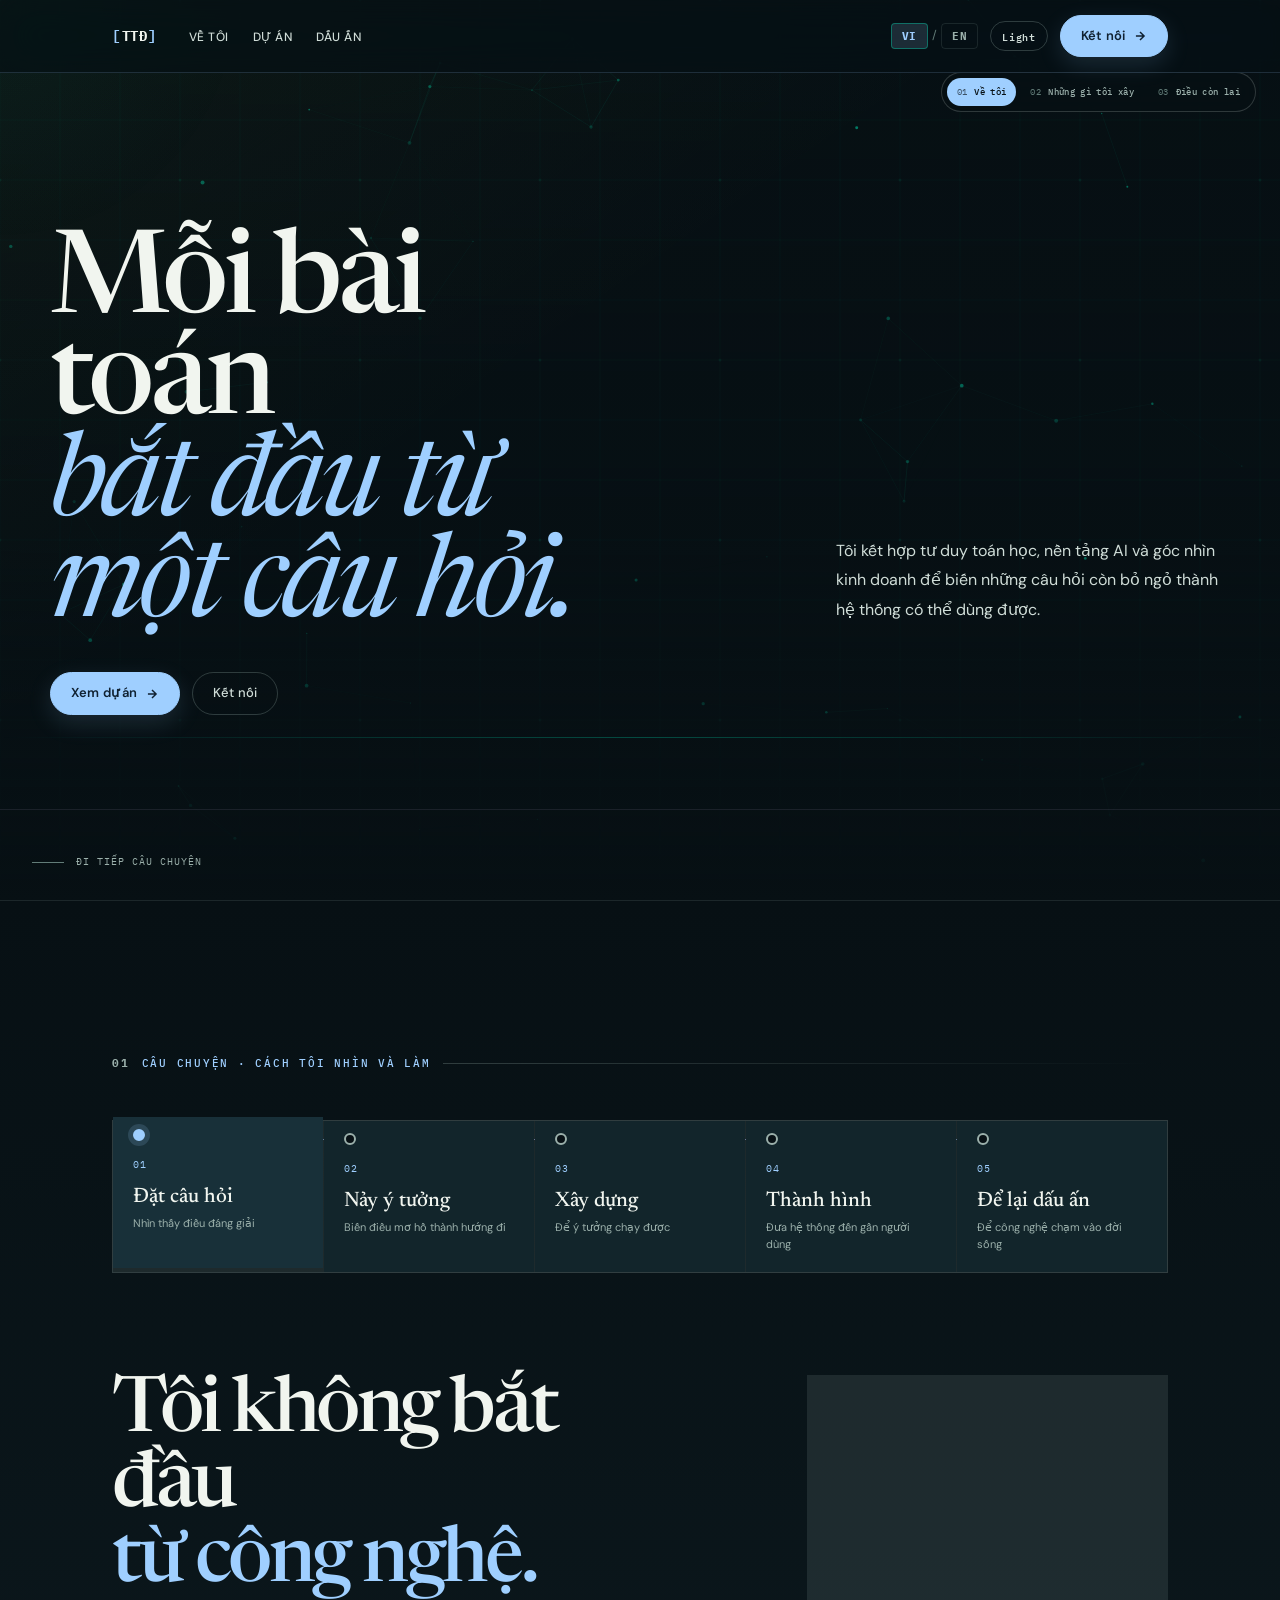
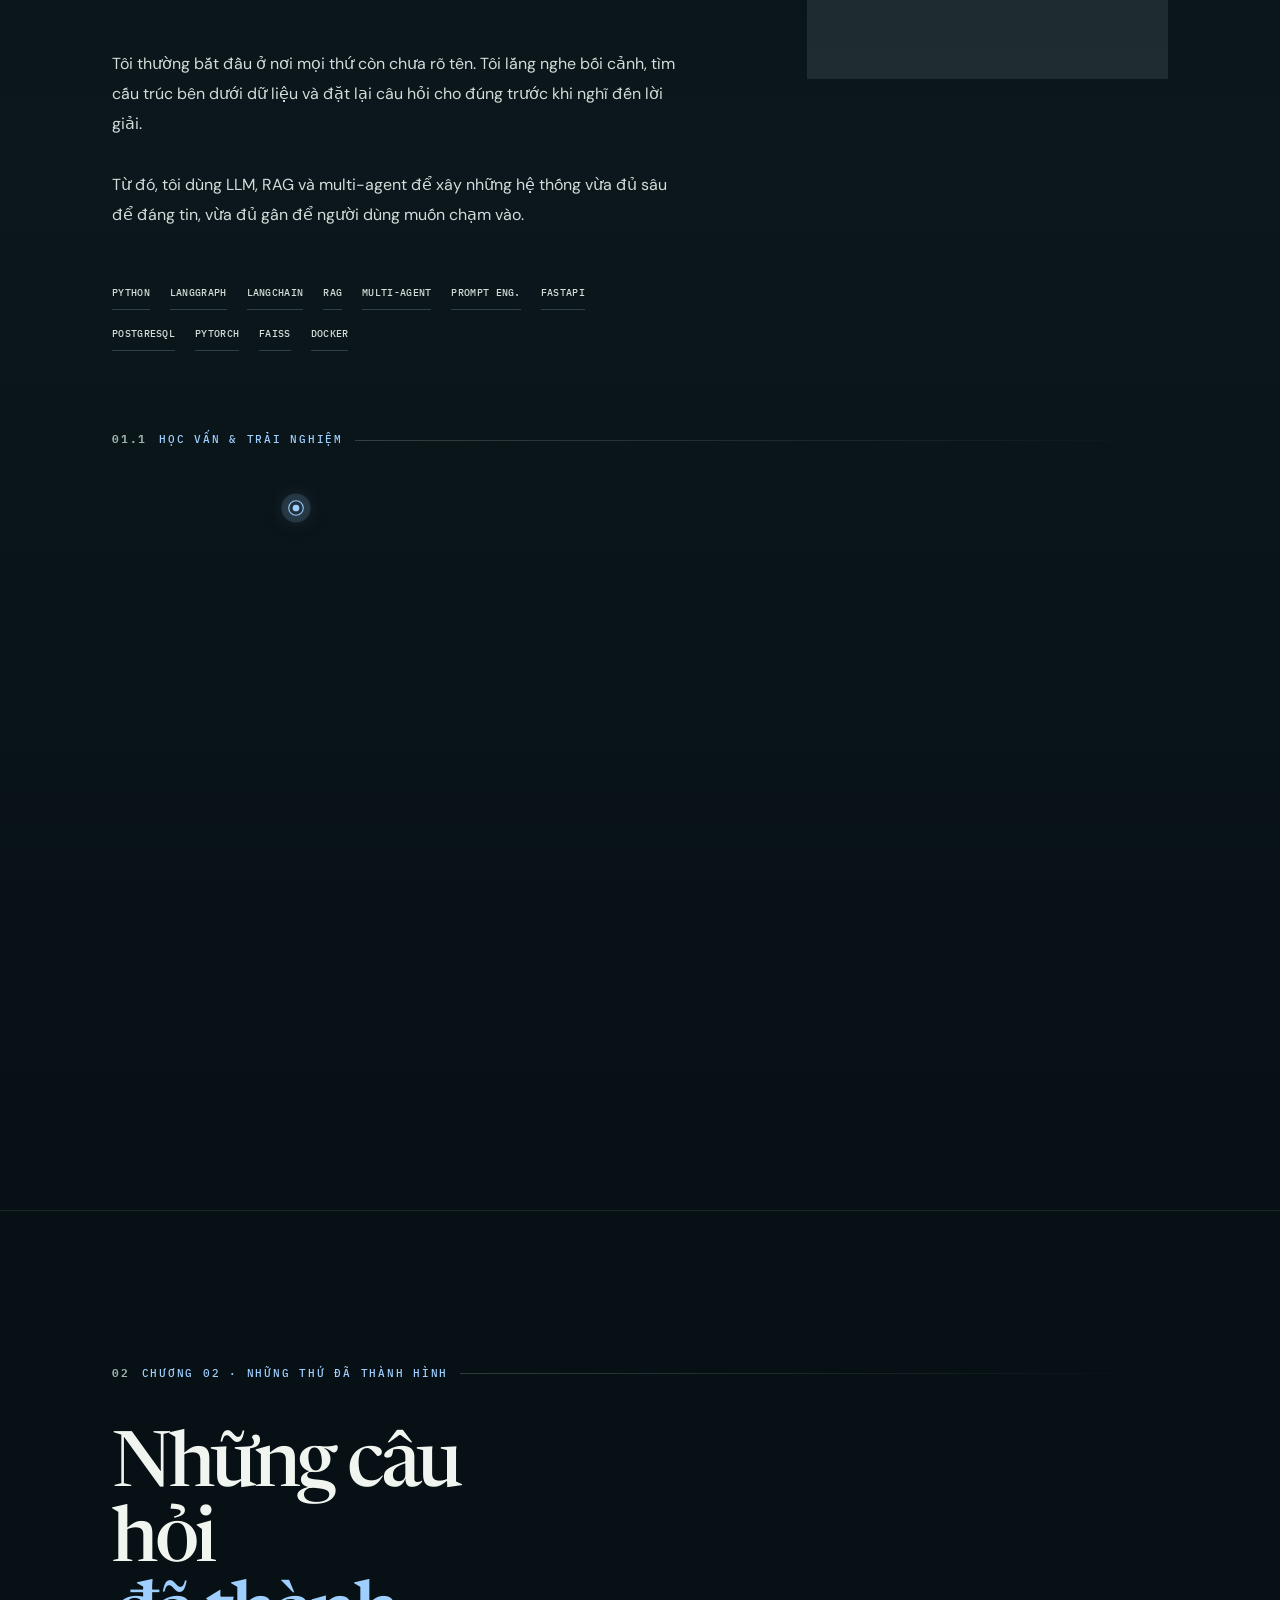
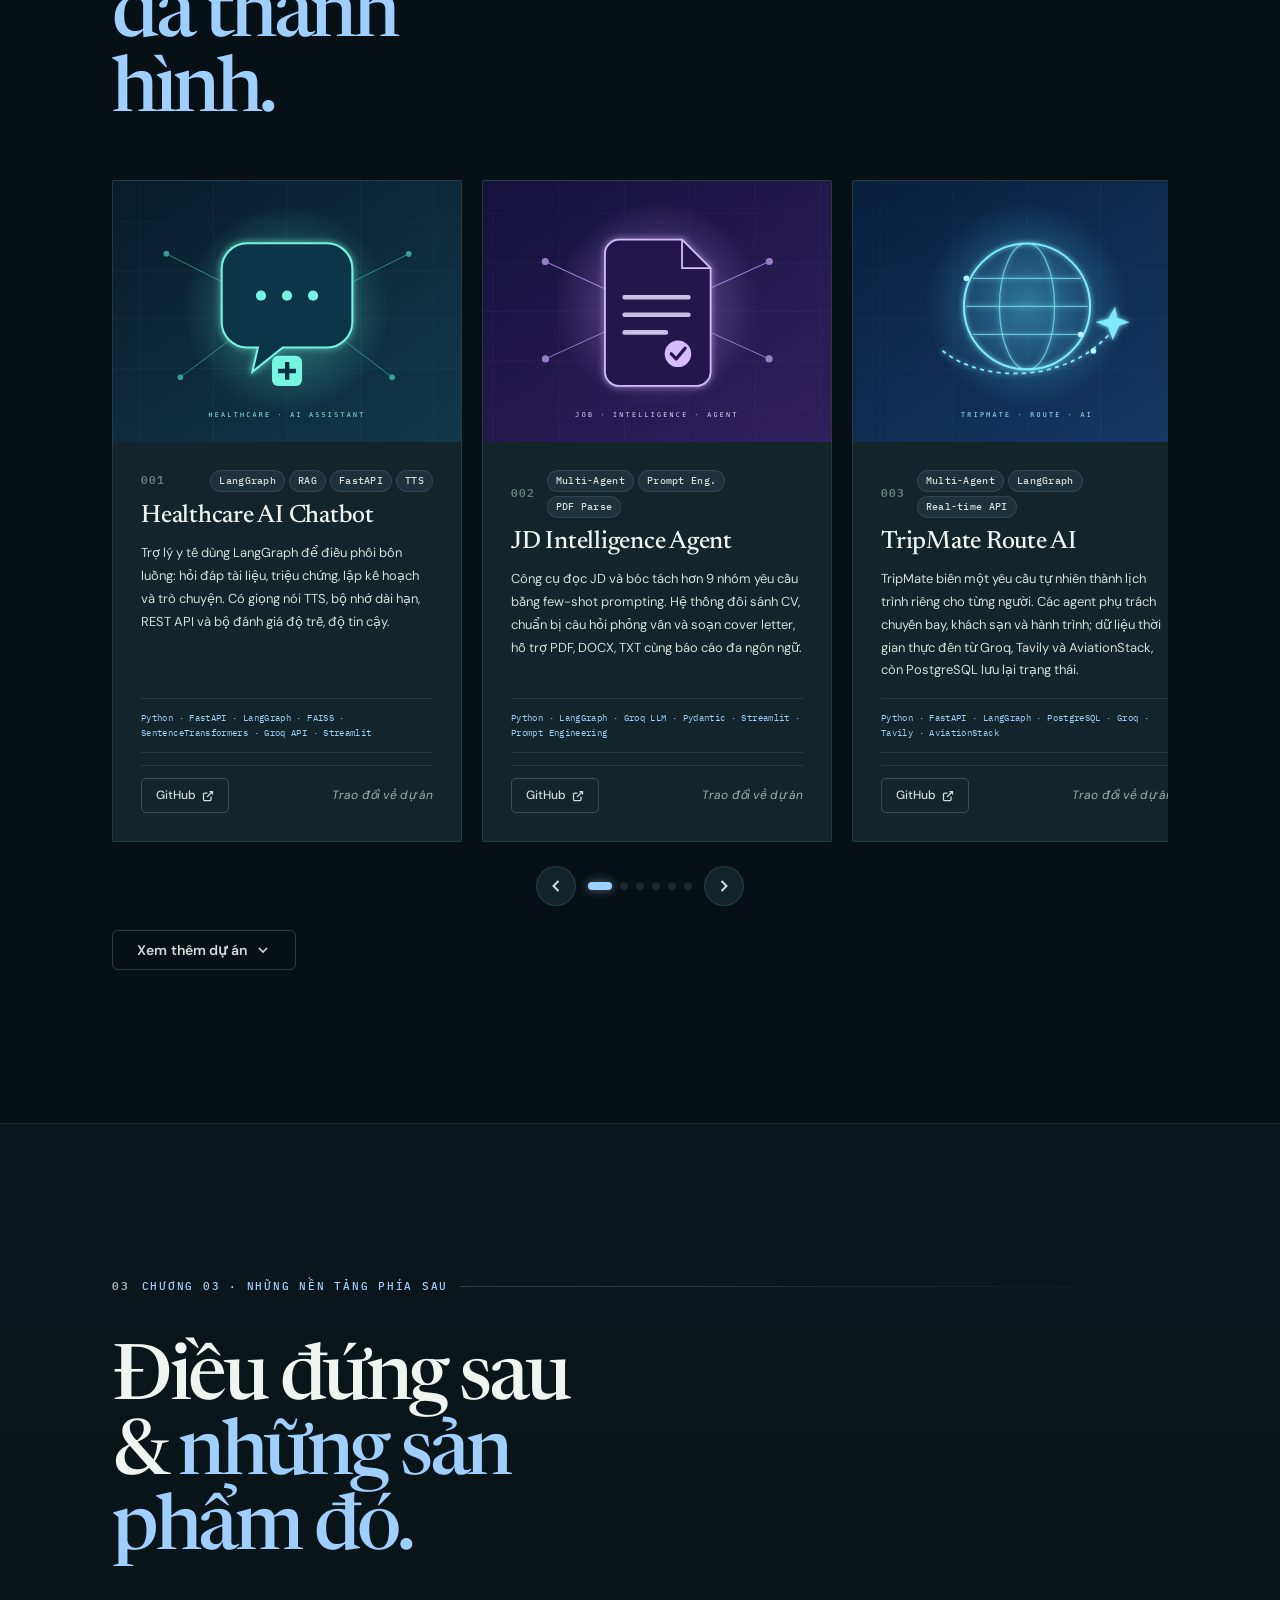
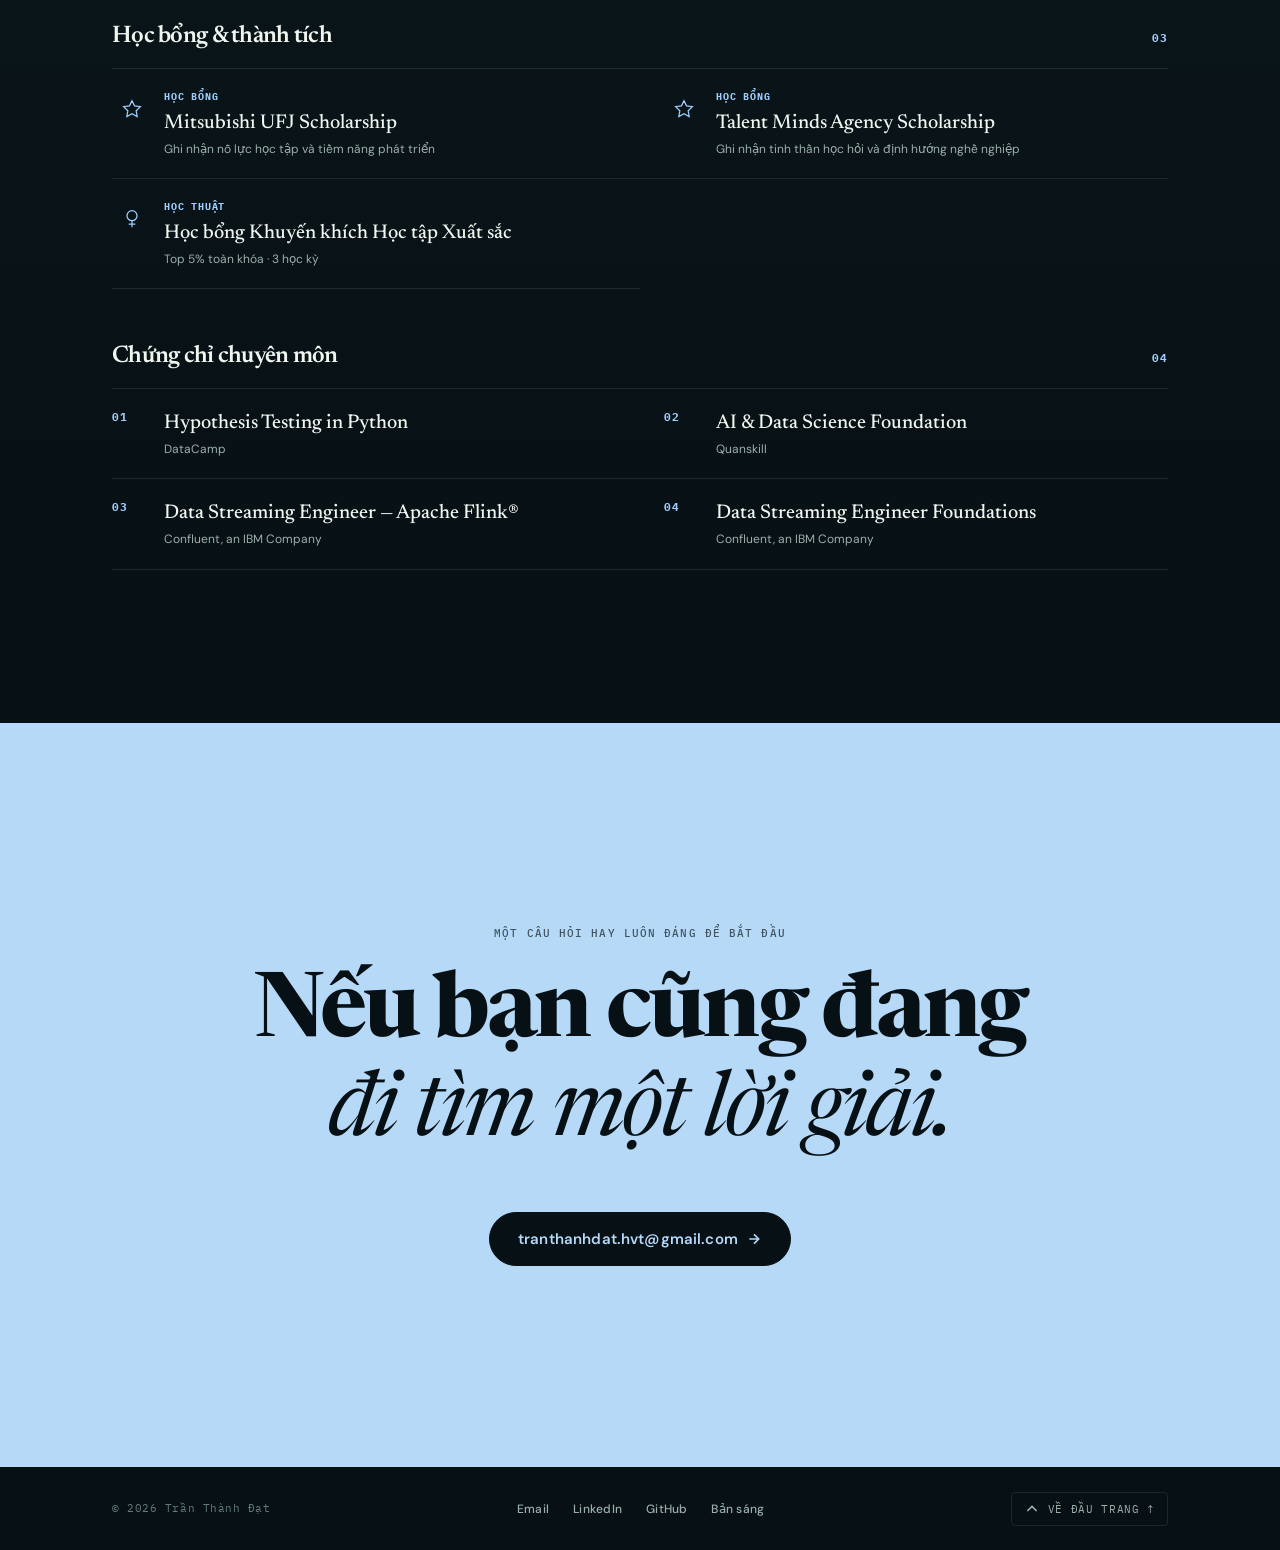
==== dark.html @ eae0ea0d "feat: make light CV the default page" ====
<!doctype html>
<html lang="vi" data-theme="dark">
  <head>
    <meta charset="UTF-8" />
    <meta name="viewport" content="width=device-width, initial-scale=1.0" />
    <meta name="description" content="Trần Thành Đạt — AI Engineer & Quantitative Researcher. Portfolio." />
    <title>Trần Thành Đạt — AI Engineer</title>
    <link rel="preconnect" href="https://fonts.googleapis.com" />
    <link rel="preconnect" href="https://fonts.gstatic.com" crossorigin />
    <link href="https://fonts.googleapis.com/css2?family=DM+Sans:wght@400;500;600;700&family=Newsreader:opsz,wght@6..72,400;6..72,500;6..72,600&family=IBM+Plex+Mono:wght@400;500;600;700&display=swap" rel="stylesheet" />
    <link rel="stylesheet" href="styles.css" />
  </head>
  <body>
    <!--
      THESIS: Một portfolio có thể được nhớ như một câu chuyện, không chỉ như một bảng thành tích.
      OWN-WORLD: Sân khấu đêm với các đường chân trời dữ liệu, chữ sáng rõ và những nhịp chuyển có chủ đích.
      STORY: Người xem đi từ câu hỏi, qua tư duy và hệ thống, đến bằng chứng rồi chủ động kết nối.
      FIRST VIEWPORT: Câu mở đầu lớn ở trung tâm, CTA rõ ràng và đường dây ba nhịp Hỏi đúng / Xây chắc / Tạo ích ngay bên dưới.
      FORM: Experience / story-led horizon, seed 5c033070.
      FINISH: unreviewed and undocumented is unfinished; this build ends with the finish review, the verdict, and DESIGN.md
    -->

    <!-- Background canvas -->
    <canvas id="bgCanvas" aria-hidden="true"></canvas>
    <div class="cursor-glow" id="cursorGlow" aria-hidden="true"></div>

    <!-- Navigation -->
    <nav class="nav" id="nav" role="navigation" aria-label="Main navigation">
      <div class="nav-inner">
        <a class="nav-logo" href="#top" aria-label="Trần Thành Đạt — trang chủ">
          <span class="logo-bracket" aria-hidden="true">[</span>
          <span class="logo-text">TTĐ</span>
          <span class="logo-bracket" aria-hidden="true">]</span>
        </a>
        <ul class="nav-links" role="list">
          <li><a class="nav-link" href="#about" data-i18n="navAbout">Về tôi</a></li>
          <li><a class="nav-link" href="#projects" data-i18n="navProjects">Dự án</a></li>
          <li><a class="nav-link" href="#recognition" data-i18n="navRecognition">Dấu ấn</a></li>
        </ul>
        <div class="nav-actions">
          <div class="language-switcher" aria-label="Language selector">
            <button class="lang-btn active" data-lang="vi" aria-pressed="true">VI</button>
            <span class="lang-sep" aria-hidden="true">/</span>
            <button class="lang-btn" data-lang="en" aria-pressed="false">EN</button>
          </div>
          <a class="theme-link" href="index.html" data-i18n="lightMode" aria-label="Mở phiên bản nền sáng">Light</a>
          <a class="btn-primary" href="mailto:tranthanhdat.hvt@gmail.com" aria-label="Liên hệ qua email">
            <span data-i18n="headerCta">Kết nối</span>
            <svg width="14" height="14" viewBox="0 0 24 24" fill="none" stroke="currentColor" stroke-width="2.5" aria-hidden="true"><path d="M5 12h14M12 5l7 7-7 7"/></svg>
          </a>
        </div>
      </div>
    </nav>
    <div class="nav-story-progress" aria-label="Vị trí trong câu chuyện">
      <a href="#about" class="story-progress-item active" data-progress-target="about"><span>01</span><strong data-i18n="progressAbout">Về tôi</strong></a>
      <a href="#projects" class="story-progress-item" data-progress-target="projects"><span>02</span><strong data-i18n="progressProjects">Những gì tôi xây</strong></a>
      <a href="#recognition" class="story-progress-item" data-progress-target="recognition"><span>03</span><strong data-i18n="progressRecognition">Điều còn lại</strong></a>
    </div>

    <!-- Hero -->
    <section class="hero" id="top" aria-labelledby="heroHeading">
      <div class="hero-inner">
        <h1 class="hero-title reveal" id="heroHeading">
          <span data-i18n-html="heroTitle">Mỗi bài toán<br><em>bắt đầu từ một câu hỏi.</em></span>
        </h1>
        <p class="hero-desc reveal" data-i18n="heroDescription">Tôi học song song Toán – Tin (GPA 9.14) và Quản trị Kinh doanh (GPA 3.55) tại VNUHCM-US và NEU. Tôi xây hệ thống AI từ LLM, RAG đến multi-agent, để dữ liệu trở thành những quyết định sáng rõ hơn.</p>
        <div class="hero-cta reveal">
          <a class="btn-primary" href="#projects" aria-label="Xem dự án">
            <span data-i18n="viewProjects">Xem dự án</span>
            <svg width="14" height="14" viewBox="0 0 24 24" fill="none" stroke="currentColor" stroke-width="2.5" aria-hidden="true"><path d="M5 12h14M12 5l7 7-7 7"/></svg>
          </a>
          <a class="btn-ghost" href="mailto:tranthanhdat.hvt@gmail.com">
            <span data-i18n="headerCta">Liên hệ</span>
          </a>
        </div>
      </div>
      <div class="hero-scroll" aria-hidden="true">
        <div class="scroll-line"></div>
        <span class="scroll-text" data-i18n="scroll">Đi tiếp câu chuyện</span>
      </div>
    </section>

    <!-- About -->
    <section class="about section" id="about" aria-labelledby="aboutHeading">
      <div class="container">
        <div class="section-label reveal">
          <span class="label-num" aria-hidden="true">01</span>
          <span data-i18n="aboutLabel">Câu chuyện · Cách tôi nhìn và làm</span>
        </div>
        <div class="integrated-story reveal" aria-label="Các chặng trong câu chuyện">
          <div class="integrated-story-line" aria-hidden="true"></div>
          <article class="integrated-step integrated-step--active">
            <span class="integrated-step-index">01</span>
            <h3 data-i18n="storyQuestion">Đặt câu hỏi</h3>
            <p data-i18n="storyQuestionDetail">Nhìn thấy điều đáng giải</p>
          </article>
          <article class="integrated-step">
            <span class="integrated-step-index">02</span>
            <h3 data-i18n="storyIdea">Nảy ý tưởng</h3>
            <p data-i18n="storyIdeaDetail">Biến điều mơ hồ thành hướng đi</p>
          </article>
          <article class="integrated-step">
            <span class="integrated-step-index">03</span>
            <h3 data-i18n="storyBuild">Xây dựng</h3>
            <p data-i18n="storyBuildDetail">Để ý tưởng chạy được</p>
          </article>
          <article class="integrated-step">
            <span class="integrated-step-index">04</span>
            <h3 data-i18n="storyProduct">Thành hình</h3>
            <p data-i18n="storyProductDetail">Đưa hệ thống đến gần người dùng</p>
          </article>
          <article class="integrated-step">
            <span class="integrated-step-index">05</span>
            <h3 data-i18n="storyImpact">Để lại dấu ấn</h3>
            <p data-i18n="storyImpactDetail">Để công nghệ chạm vào đời sống</p>
          </article>
        </div>
        <div class="about-grid">
          <div class="about-text">
            <h2 class="section-heading reveal" id="aboutHeading" data-i18n-html="aboutHeading">Tôi không bắt đầu<br><span>từ công nghệ.</span></h2>
            <p class="about-para reveal" data-i18n="aboutText1">Tôi học Toán – Khoa học máy tính cùng Quản trị Kinh doanh để nhìn một bài toán trọn vẹn hơn: từ dữ liệu, thuật toán đến giá trị tạo ra cho con người và tổ chức.</p>
            <p class="about-para reveal" data-i18n="aboutText2">Tôi theo đuổi AI Engineering và Quantitative Research, tập trung vào những hệ thống LLM mạch lạc, RAG đáng tin cậy và multi-agent giải quyết được việc thật.</p>
            <div class="tech-stack reveal" aria-label="Tech stack">
              <span class="tech-tag">Python</span>
              <span class="tech-tag">LangGraph</span>
              <span class="tech-tag">LangChain</span>
              <span class="tech-tag">RAG</span>
              <span class="tech-tag">Multi-Agent</span>
              <span class="tech-tag">Prompt Eng.</span>
              <span class="tech-tag">FastAPI</span>
              <span class="tech-tag">PostgreSQL</span>
              <span class="tech-tag">PyTorch</span>
              <span class="tech-tag">FAISS</span>
              <span class="tech-tag">Docker</span>
            </div>
          </div>
          <div class="stats-grid reveal">
            <div class="stat-card">
              <span class="stat-value">4</span>
              <span class="stat-label" data-i18n="statAgents">Agent phối hợp để tạo một hành trình</span>
            </div>
            <div class="stat-card">
              <span class="stat-value">9+</span>
              <span class="stat-label" data-i18n="statDimensions">Tín hiệu được đọc từ một JD</span>
            </div>
            <div class="stat-card">
              <span class="stat-value">3</span>
              <span class="stat-label" data-i18n="statBba">Luồng xử lý trong trợ lý tài chính</span>
            </div>
            <div class="stat-card">
              <span class="stat-value">1→1</span>
              <span class="stat-label" data-i18n="statLlms">Biến câu hỏi thành hướng giải quyết</span>
            </div>
          </div>
        </div>

        <!-- Education & Experience -->
        <div class="section-label reveal" style="margin-top: 80px;">
          <span class="label-num" aria-hidden="true">01.1</span>
          <span data-i18n="educationLabel">Học vấn & trải nghiệm</span>
        </div>
        <div class="timeline reveal">
          <div class="timeline-item">
            <div class="timeline-dot active" aria-hidden="true"></div>
            <div class="timeline-content">
              <div class="timeline-meta">
                <span class="timeline-year">3/2026 — 5/2026</span>
                <span class="timeline-org" data-i18n="consultingOrg">VinaSoftware Co., Ltd. (VNS)</span>
              </div>
              <h3 class="timeline-title" data-i18n="roleConsulting">Software Consulting Intern</h3>
              <p class="timeline-desc" data-i18n="consultingText">Tôi hỗ trợ tư vấn website doanh nghiệp, landing page và hệ thống quản lý. Công việc bắt đầu từ việc nghe đúng nhu cầu, làm rõ yêu cầu rồi đưa chúng về một giải pháp kỹ thuật khả thi.</p>
            </div>
          </div>
          <div class="timeline-item">
            <div class="timeline-dot" aria-hidden="true"></div>
            <div class="timeline-content">
              <div class="timeline-meta">
                <span class="timeline-year">2022 — 2026</span>
                <span class="timeline-org" data-i18n="vnuhcm">ĐH Khoa học Tự nhiên – ĐHQG TP.HCM</span>
                <span class="timeline-gpa">GPA 9.14 / 10.00</span>
              </div>
              <h3 class="timeline-title" data-i18n="degreeCs">Cử nhân Toán học & Khoa học máy tính</h3>
              <p class="timeline-desc" data-i18n="vnuhcmText">Nơi tôi đặt nền móng cho tư duy toán học và AI</p>
              <div class="coursework-tags" aria-label="Relevant coursework">
                <span class="course-tag" data-i18n="vnuhcmCourse1">Cấu trúc dữ liệu & Giải thuật</span>
                <span class="course-tag" data-i18n="vnuhcmCourse2">Cơ sở dữ liệu & Lập trình Web</span>
                <span class="course-tag" data-i18n="vnuhcmCourse3">Khai thác dữ liệu và ứng dụng</span>
                <span class="course-tag" data-i18n="vnuhcmCourse4">Machine Learning & Deep Learning</span>
              </div>
            </div>
          </div>
          <div class="timeline-item">
            <div class="timeline-dot" aria-hidden="true"></div>
            <div class="timeline-content">
              <div class="timeline-meta">
                <span class="timeline-year">2023 — <span data-i18n="present">NAY</span></span>
                <span class="timeline-org" data-i18n="neu">Đại học Kinh tế Quốc dân</span>
                <span class="timeline-gpa">GPA 3.55 / 4.00</span>
              </div>
              <h3 class="timeline-title" data-i18n="degreeBba">Cử nhân Quản trị Kinh doanh</h3>
              <p class="timeline-desc" data-i18n="neuText">Kinh doanh dạy tôi nhìn xa hơn lời giải kỹ thuật: công nghệ cần tạo ra giá trị mà người dùng có thể cảm nhận.</p>
              <div class="coursework-tags" aria-label="Relevant coursework">
                <span class="course-tag" data-i18n="neuCourse1">Toán cho các nhà kinh tế</span>
                <span class="course-tag" data-i18n="neuCourse2">Thống kê trong kinh doanh</span>
                <span class="course-tag" data-i18n="neuCourse3">Kinh tế vi mô & vĩ mô</span>
                <span class="course-tag" data-i18n="neuCourse4">Quản trị kinh doanh</span>
              </div>
            </div>
          </div>
        </div>
      </div>
    </section>

    <!-- Projects -->
    <section class="projects section" id="projects" aria-labelledby="projectsHeading">
      <div class="container">
        <div class="section-label reveal">
          <span class="label-num" aria-hidden="true">02</span>
          <span data-i18n="workLabel">Chương 02 · Những thứ đã thành hình</span>
        </div>
        <h2 class="section-heading reveal" id="projectsHeading" data-i18n-html="projectHeading">Những câu hỏi<br><span>đã thành hình.</span></h2>

        <div class="projects-carousel" id="projectsCarousel">
          <div class="projects-track" id="projectsTrack">
            <article class="project-card reveal" aria-labelledby="p1Title">
              <div class="project-image">
                <img src="assets/healthcare-chatbot.svg" alt="Healthcare AI Chatbot" loading="lazy" width="1536" height="1024" />
              </div>
              <div class="project-body">
                <div class="project-meta">
                  <span class="project-num" aria-hidden="true">001</span>
                  <div class="project-tags">
                    <span class="project-tag">LangGraph</span>
                    <span class="project-tag">RAG</span>
                    <span class="project-tag">FastAPI</span>
                    <span class="project-tag">TTS</span>
                  </div>
                </div>
                <h3 class="project-title" id="p1Title">Healthcare AI Chatbot</h3>
                <p class="project-desc" data-i18n="project1">Trợ lý y tế dùng LangGraph để điều phối bốn luồng: hỏi đáp tài liệu, triệu chứng, lập kế hoạch và trò chuyện. Có giọng nói TTS, bộ nhớ dài hạn, REST API và bộ đánh giá độ trễ, độ tin cậy.</p>
                <div class="project-stack" aria-hidden="true">
                  Python · FastAPI · LangGraph · FAISS · SentenceTransformers · Groq API · Streamlit
                </div>
                <div class="project-actions">
                  <a class="btn-ghost-sm" href="https://github.com/Dartrint/Healthcare-chatbot" target="_blank" rel="noopener noreferrer" aria-label="Xem Healthcare AI Chatbot trên GitHub">
                    GitHub
                    <svg width="12" height="12" viewBox="0 0 24 24" fill="none" stroke="currentColor" stroke-width="2.5" aria-hidden="true"><path d="M18 13v6a2 2 0 0 1-2 2H5a2 2 0 0 1-2-2V8a2 2 0 0 1 2-2h6M15 3h6v6M10 14 21 3"/></svg>
                  </a>
                  <span class="discuss-link" data-i18n="discuss">Cùng trao đổi</span>
                </div>
              </div>
            </article>

            <article class="project-card reveal" aria-labelledby="p2Title">
              <div class="project-image">
                <img src="assets/jd-agent.svg" alt="JD Intelligence Agent" loading="lazy" width="1536" height="1024" />
              </div>
              <div class="project-body">
                <div class="project-meta">
                  <span class="project-num" aria-hidden="true">002</span>
                  <div class="project-tags">
                    <span class="project-tag">Multi-Agent</span>
                    <span class="project-tag">Prompt Eng.</span>
                    <span class="project-tag">PDF Parse</span>
                  </div>
                </div>
                <h3 class="project-title" id="p2Title">JD Intelligence Agent</h3>
                <p class="project-desc" data-i18n="project2">Công cụ đọc JD và bóc tách hơn 9 nhóm yêu cầu bằng few-shot prompting. Hệ thống đối sánh CV, chuẩn bị câu hỏi phỏng vấn và soạn cover letter, hỗ trợ PDF, DOCX, TXT cùng báo cáo đa ngôn ngữ.</p>
                <div class="project-stack" aria-hidden="true">
                  Python · LangGraph · Groq LLM · Pydantic · Streamlit · Prompt Engineering
                </div>
                <div class="project-actions">
                  <a class="btn-ghost-sm" href="https://github.com/Dartrint/Job-Application-Agent" target="_blank" rel="noopener noreferrer" aria-label="Xem JD Agent trên GitHub">
                    GitHub
                    <svg width="12" height="12" viewBox="0 0 24 24" fill="none" stroke="currentColor" stroke-width="2.5" aria-hidden="true"><path d="M18 13v6a2 2 0 0 1-2 2H5a2 2 0 0 1-2-2V8a2 2 0 0 1 2-2h6M15 3h6v6M10 14 21 3"/></svg>
                  </a>
                  <span class="discuss-link" data-i18n="discuss">Cùng trao đổi</span>
                </div>
              </div>
            </article>

            <article class="project-card reveal" aria-labelledby="p3Title">
              <div class="project-image">
                <img src="assets/tripmate-ai.svg" alt="TripMate Route AI" loading="lazy" width="1536" height="1024" />
              </div>
              <div class="project-body">
                <div class="project-meta">
                  <span class="project-num" aria-hidden="true">003</span>
                  <div class="project-tags">
                    <span class="project-tag">Multi-Agent</span>
                    <span class="project-tag">LangGraph</span>
                    <span class="project-tag">Real-time API</span>
                  </div>
                </div>
                <h3 class="project-title" id="p3Title">TripMate Route AI</h3>
                <p class="project-desc" data-i18n="project3">TripMate biến một yêu cầu tự nhiên thành lịch trình riêng cho từng người. Các agent phụ trách chuyến bay, khách sạn và hành trình; dữ liệu thời gian thực đến từ Groq, Tavily và AviationStack, còn PostgreSQL lưu lại trạng thái.</p>
                <div class="project-stack" aria-hidden="true">
                  Python · FastAPI · LangGraph · PostgreSQL · Groq · Tavily · AviationStack
                </div>
                <div class="project-actions">
                  <a class="btn-ghost-sm" href="https://github.com/Dartrint/TripMate" target="_blank" rel="noopener noreferrer" aria-label="Xem TripMate AI trên GitHub">
                    GitHub
                    <svg width="12" height="12" viewBox="0 0 24 24" fill="none" stroke="currentColor" stroke-width="2.5" aria-hidden="true"><path d="M18 13v6a2 2 0 0 1-2 2H5a2 2 0 0 1-2-2V8a2 2 0 0 1 2-2h6M15 3h6v6M10 14 21 3"/></svg>
                  </a>
                  <span class="discuss-link" data-i18n="discuss">Cùng trao đổi</span>
                </div>
              </div>
            </article>

            <article class="project-card project-card--quant reveal" aria-labelledby="p4Title">
              <div class="project-image project-image--quant">
                <svg viewBox="0 0 1536 1024" preserveAspectRatio="xMidYMid slice" role="img" aria-label="MA Crossover Strategy quantitative chart">
                  <defs>
                    <linearGradient id="bgQ4" x1="0" y1="0" x2="0" y2="1">
                      <stop offset="0%" stop-color="#0d1219"/>
                      <stop offset="100%" stop-color="#080c10"/>
                    </linearGradient>
                    <linearGradient id="priceQ4" x1="0" y1="0" x2="0" y2="1">
                      <stop offset="0%" stop-color="#00d4aa" stop-opacity="0.35"/>
                      <stop offset="100%" stop-color="#00d4aa" stop-opacity="0"/>
                    </linearGradient>
                  </defs>
                  <rect width="1536" height="1024" fill="url(#bgQ4)"/>
                  <g opacity="0.06" stroke="#00d4aa" stroke-width="1">
                    <line x1="0" y1="256" x2="1536" y2="256"/>
                    <line x1="0" y1="512" x2="1536" y2="512"/>
                    <line x1="0" y1="768" x2="1536" y2="768"/>
                    <line x1="384" y1="0" x2="384" y2="1024"/>
                    <line x1="768" y1="0" x2="768" y2="1024"/>
                    <line x1="1152" y1="0" x2="1152" y2="1024"/>
                  </g>
                  <path d="M 60 720 L 180 680 L 300 700 L 420 600 L 540 580 L 660 520 L 780 540 L 900 420 L 1020 380 L 1140 320 L 1260 280 L 1380 240 L 1476 200 L 1476 760 L 60 760 Z" fill="url(#priceQ4)"/>
                  <path d="M 60 720 L 180 680 L 300 700 L 420 600 L 540 580 L 660 520 L 780 540 L 900 420 L 1020 380 L 1140 320 L 1260 280 L 1380 240 L 1476 200" fill="none" stroke="#00d4aa" stroke-width="2.5"/>
                  <path d="M 60 700 L 180 720 L 300 690 L 420 660 L 540 640 L 660 600 L 780 580 L 900 540 L 1020 510 L 1140 480 L 1260 440 L 1380 420 L 1476 400" fill="none" stroke="#7c6dfa" stroke-width="2" opacity="0.85" stroke-dasharray="6 4"/>
                  <circle cx="900" cy="420" r="6" fill="#00d4aa"/>
                  <circle cx="1020" cy="380" r="6" fill="#00d4aa"/>
                  <circle cx="540" cy="580" r="5" fill="#ff5c8a"/>
                  <circle cx="660" cy="520" r="5" fill="#ff5c8a"/>
                  <text x="80" y="940" fill="#6a7e94" font-family="IBM Plex Mono" font-size="22" font-weight="500">SMA_50</text>
                  <text x="1180" y="940" fill="#6a7e94" font-family="IBM Plex Mono" font-size="22" font-weight="500">SMA_200</text>
                  <text x="80" y="100" fill="#00d4aa" font-family="IBM Plex Mono" font-size="24" font-weight="700">+24.8%</text>
                  <text x="80" y="140" fill="#6a7e94" font-family="IBM Plex Mono" font-size="18">Sharpe 1.62 · MaxDD -11.3%</text>
                </svg>
              </div>
              <div class="project-body">
                <div class="project-meta">
                  <span class="project-num" aria-hidden="true">004</span>
                  <span class="project-category" data-i18n="catQuant">Quantitative Research</span>
                </div>
                <h3 class="project-title" id="p4Title">MA Crossover Backtester</h3>
                <p class="project-desc" data-i18n="project4">Bộ công cụ backtest Golden/Death Cross với engine vector hóa, chi phí giao dịch, walk-forward validation và sensitivity analysis. Từ OHLCV, hệ thống tạo tín hiệu rồi đo Sharpe, CAGR, Max Drawdown theo từng trạng thái thị trường.</p>
                <div class="project-stack" aria-hidden="true">
                  Python · pandas · NumPy · TA-Lib · yfinance · Streamlit · Plotly
                </div>
                <div class="project-actions">
                  <a class="btn-ghost-sm" href="https://github.com/Dartrint/ma-crossover-strategy" target="_blank" rel="noopener noreferrer" aria-label="Xem MA Crossover Strategy trên GitHub">
                    GitHub
                    <svg width="12" height="12" viewBox="0 0 24 24" fill="none" stroke="currentColor" stroke-width="2.5" aria-hidden="true"><path d="M18 13v6a2 2 0 0 1-2 2H5a2 2 0 0 1-2-2V8a2 2 0 0 1 2-2h6M15 3h6v6M10 14 21 3"/></svg>
                  </a>
                  <span class="discuss-link" data-i18n="discuss">Cùng trao đổi</span>
                </div>
              </div>
            </article>

            <article class="project-card project-card--quant reveal" aria-labelledby="p5Title">
              <div class="project-image project-image--quant">
                <svg viewBox="0 0 1536 1024" preserveAspectRatio="xMidYMid slice" role="img" aria-label="AI Financial Assistant architecture">
                  <defs>
                    <linearGradient id="bgQ5" x1="0" y1="0" x2="0" y2="1">
                      <stop offset="0%" stop-color="#0d1219"/>
                      <stop offset="100%" stop-color="#080c10"/>
                    </linearGradient>
                    <radialGradient id="nodeQ5" cx="50%" cy="50%" r="50%">
                      <stop offset="0%" stop-color="#7c6dfa" stop-opacity="0.25"/>
                      <stop offset="100%" stop-color="#7c6dfa" stop-opacity="0"/>
                    </radialGradient>
                  </defs>
                  <rect width="1536" height="1024" fill="url(#bgQ5)"/>
                  <g opacity="0.05" stroke="#7c6dfa" stroke-width="1">
                    <line x1="0" y1="256" x2="1536" y2="256"/>
                    <line x1="0" y1="512" x2="1536" y2="512"/>
                    <line x1="0" y1="768" x2="1536" y2="768"/>
                  </g>
                  <circle cx="768" cy="512" r="240" fill="url(#nodeQ5)"/>
                  <g font-family="IBM Plex Mono" font-weight="700" text-anchor="middle">
                    <rect x="200" y="200" width="240" height="80" rx="8" fill="#141c29" stroke="#7c6dfa" stroke-width="1.5"/>
                    <text x="320" y="248" fill="#a8b8cc" font-size="22">Query Router</text>
                    <rect x="1096" y="200" width="240" height="80" rx="8" fill="#141c29" stroke="#00d4aa" stroke-width="1.5"/>
                    <text x="1216" y="248" fill="#a8b8cc" font-size="22">vnstock · Yahoo</text>
                    <rect x="200" y="744" width="240" height="80" rx="8" fill="#141c29" stroke="#00d4aa" stroke-width="1.5"/>
                    <text x="320" y="792" fill="#a8b8cc" font-size="22">BGE + Qdrant</text>
                    <rect x="1096" y="744" width="240" height="80" rx="8" fill="#141c29" stroke="#ff5c8a" stroke-width="1.5"/>
                    <text x="1216" y="792" fill="#a8b8cc" font-size="22">EcoData · Macro</text>
                  </g>
                  <g stroke-width="2" fill="none" opacity="0.7">
                    <path d="M 440 240 L 648 472" stroke="#7c6dfa"/>
                    <path d="M 888 472 L 1096 240" stroke="#7c6dfa"/>
                    <path d="M 440 784 L 648 552" stroke="#7c6dfa"/>
                    <path d="M 888 552 L 1096 784" stroke="#7c6dfa"/>
                  </g>
                  <g>
                    <circle cx="768" cy="512" r="60" fill="#0d1219" stroke="#7c6dfa" stroke-width="2"/>
                    <text x="768" y="508" text-anchor="middle" fill="#f0f4f8" font-family="Be Vietnam Pro" font-size="20" font-weight="700">Groq</text>
                    <text x="768" y="532" text-anchor="middle" fill="#a8b8cc" font-family="IBM Plex Mono" font-size="14">LLM</text>
                  </g>
                  <text x="80" y="100" fill="#7c6dfa" font-family="IBM Plex Mono" font-size="24" font-weight="700">3 paths</text>
                  <text x="80" y="140" fill="#6a7e94" font-family="IBM Plex Mono" font-size="18">Market · RAG · Combined</text>
                </svg>
              </div>
              <div class="project-body">
                <div class="project-meta">
                  <span class="project-num" aria-hidden="true">005</span>
                  <span class="project-category" data-i18n="catQuant">Quantitative Research</span>
                </div>
                <h3 class="project-title" id="p5Title">AI Financial Assistant</h3>
                <p class="project-desc" data-i18n="project5">Trợ lý tài chính song ngữ với ba hướng xử lý: dữ liệu thị trường, Knowledge RAG và phân tích kết hợp. Query router tự chọn đường đi; ETL pipeline nạp báo cáo và kết nối vnstock, Yahoo Finance cùng dữ liệu vĩ mô EcoData.</p>
                <div class="project-stack" aria-hidden="true">
                  Python · FastAPI · Qdrant · BGE · Groq · DuckDB · LangChain
                </div>
                <div class="project-actions">
                  <a class="btn-ghost-sm" href="https://github.com/Dartrint/AI-Financial-Assistant" target="_blank" rel="noopener noreferrer" aria-label="Xem AI Financial Assistant trên GitHub">
                    GitHub
                    <svg width="12" height="12" viewBox="0 0 24 24" fill="none" stroke="currentColor" stroke-width="2.5" aria-hidden="true"><path d="M18 13v6a2 2 0 0 1-2 2H5a2 2 0 0 1-2-2V8a2 2 0 0 1 2-2h6M15 3h6v6M10 14 21 3"/></svg>
                  </a>
                  <span class="discuss-link" data-i18n="discuss">Cùng trao đổi</span>
                </div>
              </div>
            </article>

            <article class="project-card project-card--quant reveal" aria-labelledby="p6Title">
              <div class="project-image project-image--quant">
                <svg viewBox="0 0 1536 1024" preserveAspectRatio="xMidYMid slice" role="img" aria-label="SECOM anomaly detection scatter">
                  <defs>
                    <linearGradient id="bgQ6" x1="0" y1="0" x2="0" y2="1">
                      <stop offset="0%" stop-color="#0d1219"/>
                      <stop offset="100%" stop-color="#080c10"/>
                    </linearGradient>
                  </defs>
                  <rect width="1536" height="1024" fill="url(#bgQ6)"/>
                  <g opacity="0.06" stroke="#7c6dfa" stroke-width="1">
                    <line x1="0" y1="256" x2="1536" y2="256"/>
                    <line x1="0" y1="512" x2="1536" y2="512"/>
                    <line x1="0" y1="768" x2="1536" y2="768"/>
                    <line x1="384" y1="0" x2="384" y2="1024"/>
                    <line x1="1152" y1="0" x2="1152" y2="1024"/>
                  </g>
                  <ellipse cx="640" cy="560" rx="280" ry="180" fill="none" stroke="#7c6dfa" stroke-width="1.5" stroke-dasharray="6 6" opacity="0.6"/>
                  <g fill="#00d4aa" opacity="0.7">
                    <circle cx="500" cy="480" r="4"/><circle cx="560" cy="520" r="4"/><circle cx="620" cy="600" r="4"/>
                    <circle cx="680" cy="540" r="4"/><circle cx="720" cy="620" r="4"/><circle cx="580" cy="640" r="4"/>
                    <circle cx="640" cy="500" r="4"/><circle cx="540" cy="560" r="4"/><circle cx="700" cy="580" r="4"/>
                    <circle cx="600" cy="460" r="4"/><circle cx="660" cy="700" r="4"/><circle cx="760" cy="540" r="4"/>
                    <circle cx="520" cy="620" r="4"/><circle cx="480" cy="540" r="4"/><circle cx="780" cy="600" r="4"/>
                    <circle cx="620" cy="680" r="4"/><circle cx="540" cy="420" r="4"/><circle cx="700" cy="460" r="4"/>
                  </g>
                  <g fill="#ff5c8a">
                    <circle cx="1080" cy="280" r="7"/><circle cx="1200" cy="340" r="7"/>
                    <circle cx="1320" cy="380" r="7"/><circle cx="1140" cy="220" r="7"/>
                    <circle cx="1280" cy="260" r="7"/><circle cx="1360" cy="300" r="7"/>
                  </g>
                  <g stroke="#ff5c8a" stroke-width="1" fill="none" opacity="0.5">
                    <line x1="1080" y1="280" x2="1200" y2="340"/>
                    <line x1="1200" y1="340" x2="1280" y2="260"/>
                  </g>
                  <text x="1080" y="200" fill="#ff5c8a" font-family="IBM Plex Mono" font-size="18" font-weight="700">ANOMALY</text>
                  <text x="440" y="780" fill="#00d4aa" font-family="IBM Plex Mono" font-size="20" font-weight="700">NORMAL</text>
                  <text x="80" y="100" fill="#f0f4f8" font-family="Be Vietnam Pro" font-size="24" font-weight="700">Isolation Forest · One-Class SVM</text>
                  <text x="80" y="140" fill="#6a7e94" font-family="IBM Plex Mono" font-size="18">Autoencoder (PyTorch) · SHAP explainability</text>
                </svg>
              </div>
              <div class="project-body">
                <div class="project-meta">
                  <span class="project-num" aria-hidden="true">006</span>
                  <span class="project-category" data-i18n="catQuant">Quantitative Research</span>
                </div>
                <h3 class="project-title" id="p6Title">SECOM Anomaly Detection</h3>
                <p class="project-desc" data-i18n="project6">Pipeline phát hiện bất thường trên dữ liệu cảm biến bán dẫn UCI SECOM. Dự án so sánh Isolation Forest, One-Class SVM và PyTorch Autoencoder, rồi dùng SHAP để chỉ ra yếu tố khiến một điểm dữ liệu trở nên khác thường.</p>
                <div class="project-stack" aria-hidden="true">
                  Python · PyTorch · scikit-learn · SHAP · pandas · Streamlit
                </div>
                <div class="project-actions">
                  <a class="btn-ghost-sm" href="https://github.com/Dartrint/secom_project" target="_blank" rel="noopener noreferrer" aria-label="Xem SECOM Project trên GitHub">
                    GitHub
                    <svg width="12" height="12" viewBox="0 0 24 24" fill="none" stroke="currentColor" stroke-width="2.5" aria-hidden="true"><path d="M18 13v6a2 2 0 0 1-2 2H5a2 2 0 0 1-2-2V8a2 2 0 0 1 2-2h6M15 3h6v6M10 14 21 3"/></svg>
                  </a>
                  <span class="discuss-link" data-i18n="discuss">Cùng trao đổi</span>
                </div>
              </div>
            </article>
          </div>

          <div class="carousel-nav" aria-label="Carousel navigation">
            <button class="carousel-btn carousel-prev" id="carouselPrev" aria-label="Previous project">
              <svg width="20" height="20" viewBox="0 0 24 24" fill="none" stroke="currentColor" stroke-width="2.5"><path d="M15 18l-6-6 6-6"/></svg>
            </button>
            <div class="carousel-dots" id="carouselDots" role="tablist" aria-label="Project slides"></div>
            <button class="carousel-btn carousel-next" id="carouselNext" aria-label="Next project">
              <svg width="20" height="20" viewBox="0 0 24 24" fill="none" stroke="currentColor" stroke-width="2.5"><path d="M9 18l6-6-6-6"/></svg>
            </button>
          </div>
        </div>

        <button class="btn-view-more reveal" id="viewMoreBtn" aria-label="Xem thêm dự án">
          <span class="view-more-text" data-i18n="viewMore">Xem thêm dự án</span>
          <svg class="view-more-icon" width="16" height="16" viewBox="0 0 24 24" fill="none" stroke="currentColor" stroke-width="2.5" aria-hidden="true"><path d="M6 9l6 6 6-6"/></svg>
        </button>
      </div>
    </section>

    <!-- Recognition -->
    <section class="recognition section" id="recognition" aria-labelledby="recognitionHeading">
      <div class="container">
        <div class="section-label reveal">
          <span class="label-num" aria-hidden="true">03</span>
          <span data-i18n="recognitionLabel">Chương 03 · Những nền tảng phía sau</span>
        </div>
          <h2 class="section-heading reveal" id="recognitionHeading" data-i18n-html="recognitionHeading">Điều đứng sau<br>&amp; <span>những sản phẩm đó.</span></h2>

        <div class="awards-block reveal" aria-labelledby="awardsHeading">
          <div class="awards-header">
            <h3 class="awards-heading" id="awardsHeading" data-i18n="awardsHeading">Học bổng &amp; học thuật</h3>
            <span class="awards-count" aria-hidden="true">03</span>
          </div>
          <div class="awards-grid" role="list">
          <div class="award-card reveal" role="listitem">
            <div class="award-icon" aria-hidden="true">
              <svg width="20" height="20" viewBox="0 0 24 24" fill="none" stroke="currentColor" stroke-width="1.5"><path d="M12 2l3.09 6.26L22 9.27l-5 4.87 1.18 6.88L12 17.77l-6.18 3.25L7 14.14 2 9.27l6.91-1.01L12 2z"/></svg>
            </div>
            <div class="award-content">
              <span class="award-label" data-i18n="awardLabel">Học bổng</span>
              <p class="award-name" data-i18n="award1">Mitsubishi UFJ Scholarship</p>
              <p class="award-sub" data-i18n="award1sub">Ghi nhận thành tích học tập và tiềm năng phát triển</p>
            </div>
          </div>
          <div class="award-card reveal" role="listitem">
            <div class="award-icon" aria-hidden="true">
              <svg width="20" height="20" viewBox="0 0 24 24" fill="none" stroke="currentColor" stroke-width="1.5"><path d="M12 2l3.09 6.26L22 9.27l-5 4.87 1.18 6.88L12 17.77l-6.18 3.25L7 14.14 2 9.27l6.91-1.01L12 2z"/></svg>
            </div>
            <div class="award-content">
              <span class="award-label" data-i18n="awardLabel">Học bổng</span>
              <p class="award-name" data-i18n="award2">Talent Minds Agency Scholarship</p>
              <p class="award-sub" data-i18n="award2sub">Ghi nhận thái độ học tập và định hướng nghề nghiệp</p>
            </div>
          </div>
          <div class="award-card reveal" role="listitem">
            <div class="award-icon" aria-hidden="true">
              <svg width="20" height="20" viewBox="0 0 24 24" fill="none" stroke="currentColor" stroke-width="1.5"><circle cx="12" cy="8" r="6"/><path d="M12 14v8M8 18h8"/></svg>
            </div>
            <div class="award-content">
              <span class="award-label" data-i18n="academicLabel">Học thuật</span>
              <p class="award-name" data-i18n="award3">Học bổng Khuyến khích Học tập Xuất sắc</p>
              <p class="award-sub" data-i18n="award3sub">Top 5% toàn khóa · 3 học kỳ</p>
            </div>
          </div>
        </div>
        </div>
        <div class="credentials-block reveal" aria-labelledby="credentialsHeading">
          <div class="credentials-header">
            <h3 class="credentials-heading" id="credentialsHeading" data-i18n="credentialsHeading">Chứng chỉ chuyên môn</h3>
            <span class="credentials-count" aria-hidden="true">04</span>
          </div>
          <div class="credentials-grid" role="list">
            <article class="credential-item" role="listitem"><span class="credential-index" aria-hidden="true">01</span><div class="credential-content"><p class="credential-name" data-i18n="credential1">Hypothesis Testing in Python</p><p class="credential-issuer" data-i18n="credential1Issuer">DataCamp</p></div></article>
            <article class="credential-item" role="listitem"><span class="credential-index" aria-hidden="true">02</span><div class="credential-content"><p class="credential-name" data-i18n="credential2">AI &amp; Data Science Foundation</p><p class="credential-issuer" data-i18n="credential2Issuer">Quanskill</p></div></article>
            <article class="credential-item" role="listitem"><span class="credential-index" aria-hidden="true">03</span><div class="credential-content"><p class="credential-name" data-i18n="credential3">Data Streaming Engineer — Apache Flink®</p><p class="credential-issuer" data-i18n="credential3Issuer">Confluent, an IBM Company</p></div></article>
            <article class="credential-item" role="listitem"><span class="credential-index" aria-hidden="true">04</span><div class="credential-content"><p class="credential-name" data-i18n="credential4">Data Streaming Engineer Foundations</p><p class="credential-issuer" data-i18n="credential4Issuer">Confluent, an IBM Company</p></div></article>
          </div>
        </div>
      </div>
    </section>

    <!-- Contact CTA -->
    <section class="contact section" id="contact" aria-labelledby="contactHeading">
      <div class="container">
        <div class="contact-inner reveal">
          <p class="contact-eyebrow" data-i18n="contactEyebrow">Một câu hỏi hay luôn đáng để bắt đầu</p>
          <h2 class="contact-heading" id="contactHeading" data-i18n-html="contactHeading">Nếu bạn cũng đang<br><em>đi tìm một lời giải.</em></h2>
          <div class="contact-links">
            <a class="btn-primary btn-large" href="mailto:tranthanhdat.hvt@gmail.com">
              tranthanhdat.hvt@gmail.com
              <svg width="16" height="16" viewBox="0 0 24 24" fill="none" stroke="currentColor" stroke-width="2.5" aria-hidden="true"><path d="M5 12h14M12 5l7 7-7 7"/></svg>
            </a>
          </div>
        </div>
      </div>
    </section>

    <!-- Footer -->
    <footer class="footer" role="contentinfo">
      <div class="container footer-inner">
        <p class="footer-copy">© 2026 Trần Thành Đạt</p>
        <nav class="footer-links" aria-label="Social links">
          <a href="mailto:tranthanhdat.hvt@gmail.com" target="_blank" rel="noopener noreferrer">Email</a>
          <a href="https://www.linkedin.com/in/%C4%91%E1%BA%A1t-tr%E1%BA%A7n-958337251" target="_blank" rel="noopener noreferrer">LinkedIn</a>
          <a href="https://github.com/Dartrint" target="_blank" rel="noopener noreferrer">GitHub</a>
          <a href="index.html">Bản sáng</a>
        </nav>
        <button class="back-to-top" id="backToTop" aria-label="Lên đầu trang">
          <svg width="16" height="16" viewBox="0 0 24 24" fill="none" stroke="currentColor" stroke-width="2.5" aria-hidden="true"><path d="M5 15l7-7 7 7"/></svg>
          <span data-i18n="backToTop">Lên đầu trang ↑</span>
        </button>
      </div>
    </footer>

    <script src="script.js"></script>
  </body>
</html>
---- styles.css ----
/* ============================================
   DESIGN SYSTEM — Trần Thành Đạt Portfolio
   Visual world: Mathematical precision meets AI
   Dark, grid-based, intellectually grounded
   ============================================ */

:root {
  /* Core palette */
  --bg-0:        #080c10;
  --bg-1:        #0d1219;
  --bg-2:        #111822;
  --bg-surface:  #141c29;
  --bg-raised:   #1a2333;
  --border:      rgba(255,255,255,0.07);
  --border-mid:  rgba(255,255,255,0.12);
  --border-hi:   rgba(255,255,255,0.2);

  /* Text */
  --text-0:      #f0f4f8;
  --text-1:      #a8b8cc;
  --text-2:      #6a7e94;
  --text-3:      #3a4a5e;

  /* Accent — electric teal */
  --accent:      #00d4aa;
  --accent-dim:  rgba(0, 212, 170, 0.15);
  --accent-glow: rgba(0, 212, 170, 0.08);

  /* Secondary accent — violet */
  --violet:      #7c6dfa;
  --violet-dim:  rgba(124, 109, 250, 0.12);

  /* Grid aesthetic */
  --grid-color:  rgba(0, 212, 170, 0.04);

  /* Typography */
  --font-display: 'Be Vietnam Pro', sans-serif;
  --font-body:    'Be Vietnam Pro', sans-serif;
  --font-mono:    'IBM Plex Mono', monospace;

  /* Spacing scale */
  --space-1: 4px;
  --space-2: 8px;
  --space-3: 12px;
  --space-4: 16px;
  --space-5: 24px;
  --space-6: 32px;
  --space-7: 48px;
  --space-8: 64px;
  --space-9: 96px;
  --space-10: 128px;

  /* Motion */
  --ease-out:    cubic-bezier(0.16, 1, 0.3, 1);
  --ease-in-out: cubic-bezier(0.45, 0, 0.55, 1);
  --dur-fast:    160ms;
  --dur-med:     300ms;
  --dur-slow:    600ms;
}

/* ---- Reset ---- */
*, *::before, *::after { box-sizing: border-box; margin: 0; padding: 0; }
html { scroll-behavior: smooth; font-size: 16px; }

@media (prefers-reduced-motion: reduce) {
  html { scroll-behavior: auto; }
  *, *::before, *::after {
    animation-duration: 0.01ms !important;
    animation-iteration-count: 1 !important;
    transition-duration: 0.01ms !important;
  }
}

body {
  background: var(--bg-0);
  color: var(--text-0);
  font-family: var(--font-body);
  font-size: 1rem;
  line-height: 1.6;
  overflow-x: hidden;
  min-height: 100vh;
  -webkit-font-smoothing: antialiased;
}

img, svg { display: block; }
a { color: inherit; text-decoration: none; }
ul { list-style: none; }
button { font-family: inherit; cursor: pointer; border: none; background: none; }

::selection { background: var(--accent); color: var(--bg-0); }
:focus-visible { outline: 2px solid var(--accent); outline-offset: 3px; border-radius: 3px; }

/* ---- Background Canvas ---- */
#bgCanvas {
  position: fixed;
  inset: 0;
  z-index: -2;
  width: 100%;
  height: 100%;
  pointer-events: none;
}

/* ---- Cursor Glow ---- */
.cursor-glow {
  position: fixed;
  width: 500px;
  height: 500px;
  border-radius: 50%;
  background: radial-gradient(circle, rgba(0, 212, 170, 0.04) 0%, transparent 70%);
  transform: translate(-50%, -50%);
  pointer-events: none;
  z-index: -1;
  transition: left 0.08s linear, top 0.08s linear;
}

/* ---- Container ---- */
.container {
  width: 100%;
  max-width: 1120px;
  margin: 0 auto;
  padding: 0 var(--space-6);
}

@media (max-width: 768px) {
  .container { padding: 0 var(--space-5); }
}

/* ============================================
   NAVIGATION
   ============================================ */
.nav {
  position: fixed;
  top: 0;
  left: 0;
  right: 0;
  z-index: 900;
  background: rgba(8, 12, 16, 0.85);
  backdrop-filter: blur(20px) saturate(180%);
  -webkit-backdrop-filter: blur(20px) saturate(180%);
  border-bottom: 1px solid var(--border);
  transition: background var(--dur-med) var(--ease-out);
}

.nav.scrolled {
  background: rgba(8, 12, 16, 0.96);
  border-bottom-color: var(--border-mid);
}

.nav-inner {
  max-width: 1120px;
  margin: 0 auto;
  padding: 0 var(--space-6);
  height: 64px;
  display: flex;
  align-items: center;
  gap: var(--space-6);
}

.nav-logo {
  display: flex;
  align-items: center;
  gap: 1px;
  font-family: var(--font-mono);
  font-size: 15px;
  font-weight: 700;
  color: var(--text-0);
  letter-spacing: -0.01em;
  transition: color var(--dur-fast);
  flex-shrink: 0;
}
.nav-logo:hover { color: var(--accent); }
.logo-bracket { color: var(--accent); }
.logo-text { color: var(--text-0); transition: color var(--dur-fast); }
.nav-logo:hover .logo-text { color: var(--accent); }

.nav-links {
  display: flex;
  align-items: center;
  gap: var(--space-5);
  flex: 1;
}

.nav-link {
  font-size: 13px;
  font-weight: 500;
  color: var(--text-1);
  letter-spacing: 0.01em;
  transition: color var(--dur-fast);
  position: relative;
}
.nav-link::after {
  content: '';
  position: absolute;
  bottom: -4px;
  left: 0;
  right: 0;
  height: 1px;
  background: var(--accent);
  transform: scaleX(0);
  transform-origin: left;
  transition: transform var(--dur-med) var(--ease-out);
}
.nav-link:hover { color: var(--text-0); }
.nav-link:hover::after { transform: scaleX(1); }

.nav-actions {
  display: flex;
  align-items: center;
  gap: var(--space-3);
  margin-left: auto;
}

.language-switcher {
  display: flex;
  align-items: center;
  gap: var(--space-1);
}
.lang-sep {
  color: var(--text-3);
  font-size: 12px;
}
.lang-btn {
  padding: 5px 10px;
  border: 1px solid var(--border);
  background: transparent;
  color: var(--text-2);
  font-family: var(--font-mono);
  font-size: 11px;
  font-weight: 700;
  letter-spacing: 0.05em;
  border-radius: 4px;
  transition: all var(--dur-fast);
}
.lang-btn:hover { color: var(--text-0); border-color: var(--border-mid); }
.lang-btn.active,
.lang-btn[aria-pressed="true"] {
  color: var(--accent);
  border-color: rgba(0, 212, 170, 0.4);
  background: var(--accent-dim);
}

/* ============================================
   BUTTONS
   ============================================ */
.btn-primary {
  display: inline-flex;
  align-items: center;
  gap: var(--space-2);
  padding: 10px 20px;
  background: var(--accent);
  color: var(--bg-0);
  font-family: var(--font-body);
  font-size: 13px;
  font-weight: 600;
  letter-spacing: 0.01em;
  border-radius: 6px;
  border: 1px solid var(--accent);
  transition: all var(--dur-fast) var(--ease-out);
  white-space: nowrap;
}
.btn-primary:hover {
  background: #00f0c4;
  border-color: #00f0c4;
  box-shadow: 0 0 20px rgba(0, 212, 170, 0.3);
  transform: translateY(-1px);
}
.btn-primary:focus-visible { outline-color: var(--accent); }

.btn-primary.btn-large {
  padding: 14px 28px;
  font-size: 15px;
}

.btn-ghost {
  display: inline-flex;
  align-items: center;
  gap: var(--space-2);
  padding: 10px 20px;
  background: transparent;
  color: var(--text-1);
  font-family: var(--font-body);
  font-size: 13px;
  font-weight: 500;
  letter-spacing: 0.01em;
  border-radius: 6px;
  border: 1px solid var(--border-mid);
  transition: all var(--dur-fast) var(--ease-out);
  white-space: nowrap;
}
.btn-ghost:hover {
  color: var(--text-0);
  border-color: var(--border-hi);
  background: rgba(255,255,255,0.04);
}

.btn-ghost-sm {
  display: inline-flex;
  align-items: center;
  gap: 6px;
  padding: 7px 14px;
  background: transparent;
  color: var(--text-1);
  font-family: var(--font-body);
  font-size: 12px;
  font-weight: 500;
  border-radius: 5px;
  border: 1px solid var(--border-mid);
  transition: all var(--dur-fast) var(--ease-out);
}
.btn-ghost-sm:hover {
  color: var(--accent);
  border-color: rgba(0, 212, 170, 0.4);
  background: var(--accent-dim);
}

/* ============================================
   SECTION COMMON
   ============================================ */
.section {
  padding: var(--space-10) 0;
}

.section-label {
  display: flex;
  align-items: center;
  gap: var(--space-3);
  margin-bottom: var(--space-6);
  font-family: var(--font-mono);
  font-size: 11px;
  font-weight: 500;
  letter-spacing: 0.12em;
  text-transform: uppercase;
  color: var(--text-2);
}
.label-num {
  color: var(--accent);
  font-weight: 700;
}
.section-label::after {
  content: '';
  flex: 1;
  height: 1px;
  background: var(--border);
}

.section-heading {
  font-family: var(--font-display);
  font-size: clamp(2rem, 4vw, 3rem);
  font-weight: 700;
  line-height: 1.15;
  letter-spacing: -0.02em;
  color: var(--text-0);
  margin-bottom: var(--space-7);
}
.section-heading span {
  color: var(--accent);
}
.section-heading em {
  font-style: italic;
  color: var(--text-1);
}

/* ============================================
   REVEAL ANIMATION
   ============================================ */
.reveal {
  opacity: 0;
  transform: translateY(24px);
  transition: opacity var(--dur-slow) var(--ease-out), transform var(--dur-slow) var(--ease-out);
}
.reveal.visible {
  opacity: 1;
  transform: translateY(0);
}

/* ============================================
   HERO
   ============================================ */
.hero {
  position: relative;
  min-height: 100vh;
  display: flex;
  flex-direction: column;
  justify-content: center;
  padding: 120px var(--space-6) var(--space-9);
  isolation: isolate;
  overflow: hidden;
  background:
    linear-gradient(180deg, rgba(8, 12, 16, 0.15) 0%, rgba(8, 12, 16, 0.55) 72%, var(--bg-0) 100%),
    linear-gradient(168deg, transparent 0 48%, rgba(0, 212, 170, 0.06) 48.1%, transparent 48.3%),
    linear-gradient(180deg, transparent 0 68%, rgba(124, 109, 250, 0.06) 68.1%, transparent 68.3%);
}
.hero::before {
  content: '';
  position: absolute;
  z-index: -1;
  inset: 18% -10% 12%;
  border-top: 1px solid rgba(0, 212, 170, 0.18);
  border-bottom: 1px solid rgba(124, 109, 250, 0.12);
  transform: perspective(800px) rotateX(58deg);
  transform-origin: center bottom;
  pointer-events: none;
}
.hero::after {
  content: '';
  position: absolute;
  z-index: -1;
  left: 0;
  right: 0;
  bottom: 18%;
  height: 1px;
  background: linear-gradient(90deg, transparent, rgba(0, 212, 170, 0.3), transparent);
  pointer-events: none;
}

.hero-inner {
  max-width: 1120px;
  margin: 0 auto;
  width: 100%;
}

.hero-eyebrow {
  display: inline-flex;
  align-items: center;
  gap: var(--space-2);
  font-family: var(--font-mono);
  font-size: 12px;
  font-weight: 500;
  letter-spacing: 0.06em;
  color: var(--text-2);
  margin-bottom: var(--space-5);
  text-transform: uppercase;
}

.status-dot {
  width: 8px;
  height: 8px;
  border-radius: 50%;
  background: var(--accent);
  box-shadow: 0 0 8px rgba(0, 212, 170, 0.6);
  animation: pulse 2.5s ease-in-out infinite;
  flex-shrink: 0;
}
@keyframes pulse {
  0%, 100% { box-shadow: 0 0 8px rgba(0, 212, 170, 0.6); transform: scale(1); }
  50% { box-shadow: 0 0 16px rgba(0, 212, 170, 0.9); transform: scale(1.1); }
}

.hero-title {
  font-family: var(--font-display);
  font-size: clamp(2.8rem, 7vw, 5.5rem);
  font-weight: 700;
  line-height: 1.1;
  letter-spacing: -0.03em;
  color: var(--text-0);
  margin-bottom: var(--space-5);
  max-width: 14ch;
}
.hero-title em {
  font-style: italic;
  color: var(--accent);
}

.hero-desc {
  font-size: clamp(15px, 1.8vw, 17px);
  line-height: 1.7;
  color: var(--text-1);
  max-width: 52ch;
  margin-bottom: var(--space-7);
}

.hero-cta {
  display: flex;
  align-items: center;
  gap: var(--space-3);
  flex-wrap: wrap;
}

/* Storyline: the portfolio's thesis in three beats. */
.hero-storyline {
  display: grid;
  grid-template-columns: repeat(3, minmax(0, 1fr));
  max-width: 860px;
  margin-top: var(--space-8);
  border-top: 1px solid var(--border-mid);
  position: relative;
}
.hero-storyline::before {
  content: '';
  position: absolute;
  top: -1px;
  left: 0;
  width: 33.33%;
  height: 2px;
  background: var(--accent);
}
.story-beat {
  display: grid;
  grid-template-columns: auto 1fr;
  column-gap: var(--space-3);
  row-gap: 2px;
  padding: var(--space-4) var(--space-5) 0 0;
  min-height: 76px;
}
.story-index {
  grid-row: span 2;
  font-family: var(--font-mono);
  font-size: 10px;
  color: var(--accent);
  letter-spacing: 0.08em;
}
.story-word {
  font-family: var(--font-display);
  font-size: 15px;
  font-weight: 700;
  color: var(--text-0);
  line-height: 1.2;
}
.story-detail {
  font-size: 11px;
  color: var(--text-2);
  line-height: 1.4;
}

/* Hero metrics bar */
.hero-metrics {
  display: flex;
  align-items: center;
  gap: 0;
  margin-top: var(--space-8);
  padding: var(--space-5) var(--space-6);
  background: var(--bg-surface);
  border: 1px solid var(--border);
  border-radius: 10px;
  width: fit-content;
  max-width: 100%;
}

.hero-metric {
  display: flex;
  flex-direction: column;
  gap: 4px;
  padding: 0 var(--space-6);
}
.hero-metric:first-child { padding-left: 0; }
.hero-metric:last-child { padding-right: 0; }

.metric-value {
  font-family: var(--font-display);
  font-size: 1.9rem;
  font-weight: 700;
  color: var(--accent);
  line-height: 1;
  letter-spacing: -0.03em;
}

.metric-label {
  font-size: 11px;
  font-weight: 500;
  color: var(--text-2);
  letter-spacing: 0.03em;
  white-space: nowrap;
}

.hero-metric-sep {
  width: 1px;
  height: 40px;
  background: var(--border);
  flex-shrink: 0;
}

@media (max-width: 640px) {
  .hero-storyline {
    grid-template-columns: 1fr;
    margin-top: var(--space-7);
  }
  .hero-storyline::before {
    width: 56px;
  }
  .story-beat {
    min-height: 0;
    padding: var(--space-3) 0 0;
  }
  .hero-metrics {
    flex-wrap: wrap;
    gap: var(--space-4);
    padding: var(--space-4) var(--space-5);
  }
  .hero-metric { padding: 0; }
  .hero-metric-sep { display: none; }
}

.hero-scroll {
  position: absolute;
  bottom: var(--space-7);
  left: var(--space-6);
  display: flex;
  align-items: center;
  gap: var(--space-3);
  font-family: var(--font-mono);
  font-size: 10px;
  letter-spacing: 0.1em;
  text-transform: uppercase;
  color: var(--text-3);
}
.scroll-line {
  width: 32px;
  height: 1px;
  background: var(--text-3);
  position: relative;
  overflow: hidden;
}
.scroll-line::after {
  content: '';
  position: absolute;
  inset: 0;
  background: var(--accent);
  transform: translateX(-100%);
  animation: scanLine 2.5s ease-in-out infinite;
}
@keyframes scanLine {
  0% { transform: translateX(-100%); }
  50% { transform: translateX(0); }
  100% { transform: translateX(100%); }
}

/* ============================================
   ABOUT
   ============================================ */
.about {
  border-top: 1px solid var(--border);
  background: linear-gradient(180deg, transparent 0%, var(--bg-1) 40%, transparent 100%);
}

.about-grid {
  display: grid;
  grid-template-columns: 1fr 1fr;
  gap: var(--space-9);
  align-items: start;
}

.about-para {
  color: var(--text-1);
  line-height: 1.8;
  font-size: 15px;
  margin-bottom: var(--space-6);
}

.tech-stack {
  display: flex;
  flex-wrap: wrap;
  gap: var(--space-2);
}
.tech-tag {
  padding: 5px 12px;
  background: var(--bg-raised);
  color: var(--text-1);
  font-family: var(--font-mono);
  font-size: 11px;
  font-weight: 500;
  border: 1px solid var(--border);
  border-radius: 4px;
  letter-spacing: 0.03em;
  transition: all var(--dur-fast);
}
.tech-tag:hover {
  border-color: rgba(0, 212, 170, 0.3);
  color: var(--accent);
  background: var(--accent-dim);
}

.stats-grid {
  display: grid;
  grid-template-columns: 1fr 1fr;
  gap: var(--space-3);
}

.stat-card {
  padding: var(--space-5) var(--space-5);
  background: var(--bg-surface);
  border: 1px solid var(--border);
  border-radius: 8px;
  display: flex;
  flex-direction: column;
  gap: var(--space-2);
  transition: border-color var(--dur-fast), background var(--dur-fast);
  position: relative;
  overflow: hidden;
}
.stat-card::before {
  content: '';
  position: absolute;
  top: 0;
  left: 0;
  right: 0;
  height: 2px;
  background: linear-gradient(90deg, var(--accent), var(--violet));
  opacity: 0;
  transition: opacity var(--dur-fast);
}
.stat-card:hover {
  border-color: var(--border-mid);
  background: var(--bg-raised);
}
.stat-card:hover::before { opacity: 1; }

.stat-value {
  font-family: var(--font-display);
  font-size: 2.2rem;
  font-weight: 700;
  color: var(--accent);
  line-height: 1;
  letter-spacing: -0.03em;
}

.stat-label {
  font-size: 11px;
  font-weight: 500;
  color: var(--text-2);
  letter-spacing: 0.03em;
  line-height: 1.4;
}

/* Timeline */
.timeline {
  display: flex;
  flex-direction: column;
  gap: 0;
  position: relative;
  --timeline-progress: 0%;
}
.timeline::before {
  content: '';
  position: absolute;
  left: 11px;
  top: 12px;
  bottom: 12px;
  width: 1px;
  background: linear-gradient(180deg, var(--accent) 0%, var(--border) 100%);
}
.timeline::after {
  content: '';
  position: absolute;
  left: 10px;
  top: 12px;
  width: 3px;
  height: var(--timeline-progress);
  max-height: calc(100% - 24px);
  background: var(--accent);
  box-shadow: 0 0 12px var(--accent-dim);
  transform-origin: top;
  transition: height 500ms var(--ease-out);
  pointer-events: none;
}

.timeline-item {
  display: flex;
  gap: var(--space-5);
  padding-bottom: var(--space-7);
  position: relative;
  opacity: 0.58;
  transform: translateX(0);
  transition: opacity 500ms var(--ease-out), transform 500ms var(--ease-out);
}
.timeline-item.is-visible { opacity: 0.82; }
.timeline-item.is-current { opacity: 1; transform: translateX(8px); }
.timeline-item:last-child { padding-bottom: 0; }

.timeline-dot {
  width: 24px;
  height: 24px;
  flex-shrink: 0;
  border-radius: 50%;
  border: 2px solid var(--border-mid);
  background: var(--bg-1);
  margin-top: 4px;
  position: relative;
  z-index: 1;
  transition: all var(--dur-fast);
}
.timeline-dot.active {
  border-color: var(--accent);
  background: var(--accent-dim);
  box-shadow: 0 0 12px rgba(0, 212, 170, 0.25);
}
.timeline-dot::after {
  content: '';
  position: absolute;
  inset: 4px;
  border-radius: 50%;
  background: var(--border-mid);
}
.timeline-dot.active::after {
  background: var(--accent);
}
.timeline-item.is-current .timeline-dot {
  border-color: var(--accent);
  background: var(--accent-dim);
  box-shadow: 0 0 0 6px var(--accent-dim), 0 0 20px rgba(159, 207, 255, 0.35);
  transform: scale(1.12);
}
.timeline-item.is-current .timeline-dot::after { background: var(--accent); }
.timeline-item.is-current .timeline-year { color: var(--text-0); }
.timeline.reduced-motion .timeline-item { transition: none; }
.timeline.reduced-motion .timeline-dot { transition: none; }

.timeline-content {
  flex: 1;
  padding-top: 2px;
}

.timeline-meta {
  display: flex;
  align-items: center;
  gap: var(--space-3);
  margin-bottom: var(--space-2);
  flex-wrap: wrap;
}

.timeline-year {
  font-family: var(--font-mono);
  font-size: 11px;
  font-weight: 500;
  color: var(--accent);
  letter-spacing: 0.05em;
}

.timeline-org {
  font-size: 12px;
  color: var(--text-2);
  letter-spacing: 0.02em;
}

.timeline-title {
  font-family: var(--font-display);
  font-size: 17px;
  font-weight: 600;
  color: var(--text-0);
  margin-bottom: var(--space-2);
  letter-spacing: -0.01em;
}

.timeline-desc {
  font-size: 14px;
  color: var(--text-1);
  line-height: 1.7;
  margin-bottom: var(--space-3);
}

.coursework-tags {
  display: flex;
  flex-wrap: wrap;
  gap: var(--space-2);
}
.course-tag {
  padding: 3px 10px;
  background: var(--violet-dim);
  color: var(--violet);
  font-size: 11px;
  font-weight: 500;
  border: 1px solid rgba(124, 109, 250, 0.2);
  border-radius: 3px;
  letter-spacing: 0.02em;
}

/* ============================================
    PROJECTS
    ============================================ */
.projects {
  border-top: 1px solid var(--border);
}

.projects-carousel {
  overflow: hidden;
  position: relative;
  width: 100%;
}

.projects-track {
  display: flex;
  gap: 24px;
  transition: transform 0.6s cubic-bezier(0.16, 1, 0.3, 1);
  will-change: transform;
}

.project-card {
  flex: 0 0 320px;
  max-width: 320px;
  background: var(--bg-surface);
  border: 1px solid var(--border);
  border-radius: 12px;
  overflow: hidden;
  display: flex;
  flex-direction: column;
  transition: border-color var(--dur-med) var(--ease-out), transform var(--dur-med) var(--ease-out), box-shadow var(--dur-med) var(--ease-out);
}
.project-card:hover {
  border-color: var(--border-mid);
  transform: translateY(-4px);
  box-shadow: 0 20px 60px rgba(0, 0, 0, 0.4), 0 0 30px rgba(0, 212, 170, 0.04);
}

.project-image {
  width: 100%;
  aspect-ratio: 16/9;
  overflow: hidden;
  background: var(--bg-0);
  flex-shrink: 0;
}
.project-image img {
  width: 100%;
  height: 100%;
  object-fit: cover;
  transition: transform var(--dur-slow) var(--ease-out);
}
.project-card:hover .project-image img {
  transform: scale(1.03);
}

.project-body {
  padding: var(--space-5);
  display: flex;
  flex-direction: column;
  gap: var(--space-3);
  flex: 1;
}

.project-meta {
  display: flex;
  align-items: center;
  justify-content: space-between;
  gap: var(--space-3);
}

.project-num {
  font-family: var(--font-mono);
  font-size: 11px;
  font-weight: 700;
  color: var(--text-3);
  letter-spacing: 0.08em;
}

.project-tags {
  display: flex;
  flex-wrap: wrap;
  gap: var(--space-1);
}
.project-tag {
  padding: 2px 8px;
  background: var(--bg-raised);
  color: var(--text-2);
  font-family: var(--font-mono);
  font-size: 10px;
  font-weight: 500;
  border: 1px solid var(--border);
  border-radius: 3px;
  letter-spacing: 0.03em;
}

.project-title {
  font-family: var(--font-display);
  font-size: 18px;
  font-weight: 700;
  color: var(--text-0);
  letter-spacing: -0.01em;
  line-height: 1.3;
}

.project-desc {
  font-size: 13px;
  color: var(--text-1);
  line-height: 1.7;
  flex: 1;
}

.project-stack {
  font-family: var(--font-mono);
  font-size: 10px;
  color: var(--text-3);
  letter-spacing: 0.04em;
  line-height: 1.6;
  padding: var(--space-3) 0;
  border-top: 1px solid var(--border);
  border-bottom: 1px solid var(--border);
}

.project-actions {
  display: flex;
  align-items: center;
  justify-content: space-between;
  gap: var(--space-3);
  padding-top: var(--space-3);
  border-top: 1px solid var(--border);
  margin-top: auto;
}

.discuss-link {
  font-size: 12px;
  color: var(--text-2);
  font-style: italic;
  letter-spacing: 0.01em;
}

/* ---- Carousel navigation ---- */
.carousel-nav {
  display: flex;
  align-items: center;
  justify-content: center;
  gap: var(--space-3);
  margin-top: var(--space-5);
}

.carousel-btn {
  display: inline-flex;
  align-items: center;
  justify-content: center;
  width: 40px;
  height: 40px;
  border: 1px solid var(--border);
  background: var(--bg-surface);
  color: var(--text-1);
  border-radius: 8px;
  cursor: pointer;
  transition: all var(--dur-fast) var(--ease-out);
}
.carousel-btn:hover {
  color: var(--accent);
  border-color: rgba(0, 212, 170, 0.4);
  background: var(--accent-dim);
}
.carousel-btn:focus-visible { outline-color: var(--accent); }

.carousel-dots {
  display: flex;
  align-items: center;
  gap: 8px;
}

.carousel-dot {
  width: 8px;
  height: 8px;
  border-radius: 50%;
  border: none;
  background: var(--border);
  cursor: pointer;
  padding: 0;
  transition: all var(--dur-fast);
}
.carousel-dot:hover {
  background: var(--text-2);
}
.carousel-dot.active {
  background: var(--accent);
  box-shadow: 0 0 8px rgba(0, 212, 170, 0.5);
  width: 24px;
  border-radius: 4px;
}

/* ---- View more button ---- */
.btn-view-more {
  display: inline-flex;
  align-items: center;
  gap: var(--space-2);
  padding: 10px 24px;
  margin: var(--space-5) auto 0;
  background: transparent;
  color: var(--text-1);
  font-family: var(--font-body);
  font-size: 14px;
  font-weight: 600;
  letter-spacing: 0.01em;
  border: 1px solid var(--border-mid);
  border-radius: 6px;
  cursor: pointer;
  transition: all var(--dur-fast) var(--ease-out);
}
.btn-view-more:hover {
  color: var(--accent);
  border-color: rgba(0, 212, 170, 0.4);
  background: var(--accent-dim);
}
.btn-view-more:focus-visible { outline-color: var(--accent); }
.btn-view-more .view-more-icon {
  transition: transform var(--dur-med) var(--ease-out);
}
.btn-view-more.active .view-more-icon {
  transform: rotate(180deg);
}

/* ---- Expanded state: show all cards in grid ---- */
.projects-carousel.expanded .projects-track {
  display: grid;
  grid-template-columns: repeat(3, 1fr);
  transform: none !important;
  gap: 24px;
}
.projects-carousel.expanded .projects-track .project-card {
  flex: 1 1 0;
  max-width: none;
}
.projects-carousel.expanded .carousel-nav {
  display: none;
}

/* Quantitative project variant */
.project-card--quant {
  background: linear-gradient(180deg, var(--bg-surface) 0%, var(--bg-1) 100%);
  border-color: rgba(124, 109, 250, 0.18);
}
.project-card--quant:hover {
  border-color: rgba(124, 109, 250, 0.45);
  box-shadow: 0 20px 60px rgba(0, 0, 0, 0.4), 0 0 30px rgba(124, 109, 250, 0.08);
}
.project-card--quant::before {
  content: '';
  display: block;
  height: 2px;
  background: linear-gradient(90deg, transparent, var(--violet), transparent);
}
.project-card--quant .project-title {
  display: flex;
  align-items: center;
  gap: 8px;
}
.project-card--quant .project-title::before {
  content: 'ƒ';
  font-family: var(--font-display);
  font-style: italic;
  font-size: 18px;
  color: var(--violet);
  width: 22px;
  height: 22px;
  display: inline-flex;
  align-items: center;
  justify-content: center;
  border: 1px solid rgba(124, 109, 250, 0.4);
  border-radius: 4px;
  background: var(--violet-dim);
  flex-shrink: 0;
}

.project-image--quant {
  background: var(--bg-0);
}
.project-image--quant svg {
  width: 100%;
  height: 100%;
  display: block;
}

.project-category {
  display: inline-flex;
  align-items: center;
  gap: 6px;
  padding: 3px 9px;
  font-family: var(--font-mono);
  font-size: 10px;
  font-weight: 600;
  letter-spacing: 0.08em;
  text-transform: uppercase;
  color: var(--violet);
  background: var(--violet-dim);
  border: 1px solid rgba(124, 109, 250, 0.25);
  border-radius: 3px;
}
.project-category::before {
  content: '';
  width: 5px;
  height: 5px;
  border-radius: 50%;
  background: var(--violet);
  box-shadow: 0 0 6px var(--violet);
}

/* ============================================
   RECOGNITION
   ============================================ */
.recognition {
  border-top: 1px solid var(--border);
  background: linear-gradient(180deg, transparent 0%, var(--bg-1) 40%, transparent 100%);
}

.awards-block, .credentials-block {
  margin-top: var(--space-7);
}

.awards-header, .credentials-header {
  display: flex;
  align-items: baseline;
  justify-content: space-between;
  gap: var(--space-4);
  margin-bottom: var(--space-3);
}

.awards-heading, .credentials-heading {
  margin: 0;
  color: var(--text-0);
  font-family: var(--font-display);
  font-size: clamp(1.25rem, 2vw, 1.5rem);
  font-weight: 600;
  letter-spacing: -0.03em;
}

.awards-count, .credentials-count, .credential-index {
  color: var(--accent);
  font-family: var(--font-mono);
  font-size: 11px;
  font-weight: 700;
  letter-spacing: 0.08em;
}

.awards-grid, .credentials-grid {
  display: grid;
  grid-template-columns: repeat(2, minmax(0, 1fr));
  border-top: 1px solid var(--border);
}

.award-card, .credential-item {
  display: grid;
  grid-template-columns: 2.5rem minmax(0, 1fr);
  gap: var(--space-3);
  min-width: 0;
  padding: var(--space-4) 0;
  background: transparent;
  border: 0;
  border-bottom: 1px solid var(--border);
  border-radius: 0;
  transition: border-color var(--dur-fast) var(--ease-out);
}

.award-card:nth-child(odd), .credential-item:nth-child(odd) { padding-right: var(--space-5); }
.award-card:nth-child(even), .credential-item:nth-child(even) { padding-left: var(--space-5); }
.award-card::after { display: none; }
.award-card:hover, .credential-item:hover { border-color: rgba(0, 212, 170, 0.45); }
.credential-item:hover .credential-index { color: var(--text-0); }

.award-icon {
  display: grid;
  width: 2.5rem;
  height: 2.5rem;
  place-items: center;
  color: var(--accent);
  background: transparent;
  border: 0;
  border-radius: 0;
}

.award-content, .credential-content { min-width: 0; }
.award-label { display: block; margin-bottom: var(--space-1); color: var(--accent); font-family: var(--font-mono); font-size: 10px; font-weight: 700; letter-spacing: 0.08em; text-transform: uppercase; }
.award-name, .credential-name { margin: 0; color: var(--text-0); font-size: 15px; font-weight: 600; line-height: 1.4; }
.award-sub, .credential-issuer { margin: var(--space-1) 0 0; color: var(--text-2); font-size: 12px; line-height: 1.45; }

/* ============================================
   CONTACT
   ============================================ */
.contact {
  border-top: 1px solid var(--border);
  text-align: center;
}

.contact-inner {
  padding: var(--space-7) 0;
}

.contact-eyebrow {
  font-family: var(--font-mono);
  font-size: 11px;
  font-weight: 500;
  letter-spacing: 0.1em;
  text-transform: uppercase;
  color: var(--text-2);
  margin-bottom: var(--space-5);
}

.contact-heading {
  font-family: var(--font-display);
  font-size: clamp(2.5rem, 6vw, 4.5rem);
  font-weight: 700;
  line-height: 1.1;
  letter-spacing: -0.03em;
  color: var(--text-0);
  margin-bottom: var(--space-7);
}
.contact-heading em {
  font-style: italic;
  color: var(--accent);
}

.contact-links {
  display: flex;
  justify-content: center;
  gap: var(--space-4);
}

/* ============================================
   FOOTER
   ============================================ */
.footer {
  border-top: 1px solid var(--border);
  padding: var(--space-5) 0;
  background: var(--bg-1);
}

.footer-inner {
  display: flex;
  align-items: center;
  justify-content: space-between;
  gap: var(--space-5);
  flex-wrap: wrap;
}

.footer-copy {
  font-family: var(--font-mono);
  font-size: 11px;
  color: var(--text-3);
  letter-spacing: 0.05em;
}

.footer-links {
  display: flex;
  gap: var(--space-5);
}
.footer-links a {
  font-size: 12px;
  font-weight: 500;
  color: var(--text-2);
  transition: color var(--dur-fast);
  letter-spacing: 0.02em;
}
.footer-links a:hover { color: var(--accent); }
.footer-links a:focus-visible { outline-color: var(--accent); }

.back-to-top {
  display: flex;
  align-items: center;
  gap: var(--space-2);
  font-family: var(--font-mono);
  font-size: 11px;
  color: var(--text-2);
  letter-spacing: 0.06em;
  text-transform: uppercase;
  transition: color var(--dur-fast);
  border: 1px solid var(--border);
  padding: var(--space-2) var(--space-3);
  border-radius: 4px;
}
.back-to-top:hover {
  color: var(--accent);
  border-color: rgba(0, 212, 170, 0.3);
}
.back-to-top:focus-visible { outline-color: var(--accent); }

/* ============================================
   JOURNEY PAGE
   ============================================ */
.journey-body .nav-link.active {
  color: var(--accent);
}

.journey-hero {
  min-height: 90vh;
  display: flex;
  align-items: center;
  position: relative;
  overflow: hidden;
  border-bottom: 1px solid var(--border);
  background:
    linear-gradient(180deg, rgba(8, 12, 16, 0.15), var(--bg-0) 88%),
    linear-gradient(108deg, transparent 0 61%, rgba(0, 212, 170, 0.08) 61.1%, transparent 61.3%),
    linear-gradient(180deg, transparent 0 72%, rgba(124, 109, 250, 0.08) 72.1%, transparent 72.3%);
}
.journey-hero::after {
  content: '';
  position: absolute;
  left: 0;
  right: 0;
  bottom: 15%;
  height: 1px;
  background: linear-gradient(90deg, transparent, rgba(0, 212, 170, 0.4), transparent);
  pointer-events: none;
}
.journey-hero-inner {
  width: min(1120px, 100%);
  margin: 0 auto;
  padding: 140px var(--space-6) 96px;
  display: grid;
  grid-template-columns: minmax(0, 1fr) minmax(280px, 0.72fr);
  align-items: center;
  gap: var(--space-9);
}
.journey-label {
  margin-bottom: var(--space-5);
  color: var(--accent);
  font-family: var(--font-mono);
  font-size: 11px;
  font-weight: 600;
  letter-spacing: 0.12em;
  text-transform: uppercase;
}
.journey-title {
  max-width: 10ch;
  margin-bottom: var(--space-5);
  color: var(--text-0);
  font-family: var(--font-display);
  font-size: clamp(3rem, 7vw, 6rem);
  font-weight: 700;
  letter-spacing: -0.04em;
  line-height: 1.02;
}
.journey-title em { color: var(--accent); font-style: italic; }
.journey-description {
  max-width: 48ch;
  margin-bottom: var(--space-7);
  color: var(--text-1);
  font-size: clamp(15px, 1.8vw, 18px);
  line-height: 1.7;
}
.journey-map {
  min-height: 330px;
  position: relative;
  border: 1px solid var(--border-mid);
  background: rgba(13, 18, 25, 0.62);
  overflow: hidden;
}
.journey-map::before {
  content: '';
  position: absolute;
  inset: 0;
  background: linear-gradient(90deg, transparent 49.8%, var(--border) 50%, transparent 50.2%), linear-gradient(180deg, transparent 49.8%, var(--border) 50%, transparent 50.2%);
  opacity: 0.7;
}
.map-route { position: absolute; left: 12%; right: 12%; top: 50%; height: 1px; background: linear-gradient(90deg, var(--accent), var(--violet), var(--accent)); opacity: 0.7; }
.map-route::after { content: ''; position: absolute; inset: -3px 0; background: linear-gradient(90deg, transparent, rgba(0, 212, 170, 0.8), transparent); animation: routeScan 3.5s ease-in-out infinite; }
.map-node {
  position: absolute;
  display: grid;
  width: 74px;
  height: 74px;
  place-content: center;
  gap: 2px;
  border: 1px solid var(--accent);
  border-radius: 50%;
  background: var(--bg-1);
  color: var(--text-0);
  text-align: center;
  box-shadow: 0 0 0 8px rgba(0, 212, 170, 0.05), 0 0 32px rgba(0, 212, 170, 0.12);
  animation: mapFloat 5s ease-in-out infinite;
}
.map-node span { color: var(--accent); font-family: var(--font-mono); font-size: 10px; }
.map-node strong { font-size: 11px; letter-spacing: 0.12em; }
.map-node--one { top: 18%; left: 12%; }
.map-node--two { top: 35%; left: 30%; animation-delay: -1s; border-color: var(--violet); box-shadow: 0 0 0 8px rgba(124, 109, 250, 0.05), 0 0 32px rgba(124, 109, 250, 0.12); }
.map-node--three { top: 55%; left: 48%; animation-delay: -2s; }
.map-node--four { top: 32%; right: 24%; animation-delay: -3s; border-color: var(--violet); box-shadow: 0 0 0 8px rgba(124, 109, 250, 0.05), 0 0 32px rgba(124, 109, 250, 0.12); }
.map-node--five { right: 8%; bottom: 12%; animation-delay: -4s; }
.map-caption { position: absolute; left: 20px; bottom: 18px; color: var(--text-2); font-family: var(--font-mono); font-size: 10px; letter-spacing: 0.1em; }
@keyframes mapFloat { 0%, 100% { transform: translateY(0); } 50% { transform: translateY(-8px); } }
@keyframes routeScan { 0% { transform: translateX(-100%); opacity: 0; } 25%, 75% { opacity: 1; } 100% { transform: translateX(100%); opacity: 0; } }

.journey-intro { border-bottom: 1px solid var(--border); background: var(--bg-1); }
.journey-intro-grid { display: grid; grid-template-columns: 0.7fr 1.3fr; gap: var(--space-9); }
.journey-intro-grid .section-label { align-self: start; }
.journey-intro-copy { max-width: 70ch; }
.journey-layers { border-bottom: 1px solid var(--border); }
.layer-controls { display: grid; grid-template-columns: repeat(5, minmax(0, 1fr)); border-top: 1px solid var(--border-mid); }
.layer-tab { display: grid; grid-template-columns: auto 1fr; gap: var(--space-3); padding: var(--space-4) var(--space-5); color: var(--text-2); text-align: left; border-bottom: 2px solid transparent; transition: color var(--dur-fast), border-color var(--dur-fast), background var(--dur-fast); }
.layer-tab + .layer-tab { border-left: 1px solid var(--border); }
.layer-tab span { color: var(--text-3); font-family: var(--font-mono); font-size: 11px; }
.layer-tab strong { color: inherit; font-size: 14px; font-weight: 600; }
.layer-tab:hover, .layer-tab.active { color: var(--text-0); background: var(--bg-surface); border-bottom-color: var(--accent); }
.layer-tab.active span { color: var(--accent); }
.layer-panels { min-height: 250px; margin-top: var(--space-5); }
.layer-panel { display: grid; grid-template-columns: 100px 1fr; align-items: center; gap: var(--space-7); min-height: 250px; padding: var(--space-7); background: var(--bg-surface); border: 1px solid var(--border-mid); animation: panelIn var(--dur-med) var(--ease-out); }
.layer-panel-mark { color: var(--accent); font-family: var(--font-display); font-size: 6rem; font-weight: 700; line-height: 1; }
.layer-panel h3 { margin-bottom: var(--space-3); color: var(--text-0); font-family: var(--font-display); font-size: 1.6rem; }
.layer-panel p { max-width: 58ch; color: var(--text-1); font-size: 15px; line-height: 1.8; }
.layer-tech { display: inline-flex; margin-top: var(--space-5); padding-top: var(--space-3); border-top: 1px solid var(--border); color: var(--accent); font-family: var(--font-mono); font-size: 10px; letter-spacing: 0.05em; line-height: 1.6; text-transform: uppercase; }
@keyframes panelIn { from { opacity: 0; transform: translateY(12px); } to { opacity: 1; transform: translateY(0); } }

.journey-proof { border-bottom: 1px solid var(--border); background: linear-gradient(180deg, transparent, var(--bg-1)); }
.proof-grid { display: grid; grid-template-columns: repeat(3, 1fr); gap: var(--space-5); }
.proof-card { overflow: hidden; border: 1px solid var(--border); background: var(--bg-surface); transition: transform var(--dur-med) var(--ease-out), border-color var(--dur-med) var(--ease-out); }
.proof-card:hover { border-color: var(--border-mid); transform: translateY(-6px); }
.proof-card-image { aspect-ratio: 16 / 9; overflow: hidden; background: var(--bg-0); }
.proof-card-image img { width: 100%; height: 100%; object-fit: cover; transition: transform var(--dur-slow) var(--ease-out); }
.proof-card:hover img { transform: scale(1.04); }
.proof-card-body { padding: var(--space-5); }
.proof-index { color: var(--accent); font-family: var(--font-mono); font-size: 10px; letter-spacing: 0.1em; }
.proof-card h3 { min-height: 2.6em; margin: var(--space-3) 0 var(--space-2); color: var(--text-0); font-size: 17px; line-height: 1.3; }
.proof-card p { min-height: 5.2em; color: var(--text-1); font-size: 13px; line-height: 1.7; }
.proof-link { display: inline-flex; gap: var(--space-2); margin-top: var(--space-5); color: var(--accent); font-family: var(--font-mono); font-size: 11px; letter-spacing: 0.04em; }
.proof-link:hover { color: var(--text-0); }
.journey-end { text-align: center; }
.journey-end-inner { max-width: 760px; margin: 0 auto; padding: var(--space-7) 0; }
.journey-end-text { max-width: 56ch; margin: 0 auto var(--space-7); color: var(--text-1); font-size: 15px; line-height: 1.8; }

@media (max-width: 768px) {
  .journey-hero-inner { grid-template-columns: 1fr; gap: var(--space-7); padding: 112px var(--space-5) 72px; }
  .journey-map { min-height: 280px; }
  .map-node { width: 62px; height: 62px; }
  .map-node--one { top: 12%; left: 7%; }
  .map-node--two { top: 31%; left: 27%; }
  .map-node--three { top: 54%; left: 44%; }
  .map-node--four { top: 32%; right: 18%; }
  .map-node--five { right: 4%; bottom: 10%; }
  .journey-intro-grid { grid-template-columns: 1fr; gap: var(--space-5); }
  .layer-panel { grid-template-columns: 54px 1fr; gap: var(--space-4); padding: var(--space-5); }
  .layer-panel-mark { font-size: 4rem; }
  .proof-grid { grid-template-columns: 1fr; }
  .proof-card h3, .proof-card p { min-height: 0; }
}

@media (max-width: 480px) {
  .journey-title { font-size: clamp(2.8rem, 13vw, 4rem); }
  .layer-controls { grid-template-columns: 1fr; }
  .layer-tab + .layer-tab { border-left: 0; border-top: 1px solid var(--border); }
  .layer-tab.active { border-bottom-color: transparent; border-left: 2px solid var(--accent); }
}

/* ============================================
   RESPONSIVE
   ============================================ */
@media (max-width: 1024px) {
  .projects-carousel.expanded .projects-track {
    grid-template-columns: repeat(2, 1fr);
  }
  .projects-track { gap: 20px; }
  .project-card { flex: 0 0 300px; max-width: 300px; }
  .awards-grid { grid-template-columns: repeat(2, 1fr); }
}

@media (max-width: 768px) {
  .projects-carousel.expanded .projects-track {
    grid-template-columns: 1fr;
  }
  .section { padding: var(--space-9) 0; }

  .nav-inner { padding: 0 var(--space-5); height: 56px; }
  .nav-links { display: none; }

  .hero { padding: 100px var(--space-5) var(--space-8); }
  .hero-scroll { left: var(--space-5); }

  .about-grid { grid-template-columns: 1fr; gap: var(--space-7); }
  .stats-grid { grid-template-columns: 1fr 1fr; }

  .projects-track { gap: 20px; }
  .project-card { flex: 0 0 100%; max-width: 100%; }
  .projects-grid { grid-template-columns: 1fr; }
  .awards-grid, .credentials-grid { grid-template-columns: 1fr; gap: 0; }
  .award-card, .award-card:nth-child(odd), .award-card:nth-child(even),
  .credential-item, .credential-item:nth-child(odd), .credential-item:nth-child(even) { padding-left: 0; padding-right: 0; }

  .contact-links { flex-direction: column; align-items: center; }

  .footer-inner { flex-direction: column; align-items: flex-start; gap: var(--space-4); }
  .back-to-top { align-self: flex-end; }
}

@media (max-width: 480px) {
  .nav-actions .btn-primary span { display: none; }
  .nav-actions .btn-primary svg { display: block; }

  .hero-title { font-size: clamp(2.2rem, 10vw, 3rem); }

  .stats-grid { grid-template-columns: 1fr 1fr; }
  .stat-value { font-size: 1.8rem; }

  .awards-grid { grid-template-columns: 1fr; }
}

/* ============================================
   STORY-LED VISUAL PASS
   ============================================ */
:root {
  --bg-0: #071014;
  --bg-1: #0b171c;
  --bg-2: #10232a;
  --bg-surface: #12252b;
  --bg-raised: #183039;
  --border: rgba(211, 239, 230, 0.1);
  --border-mid: rgba(211, 239, 230, 0.2);
  --border-hi: rgba(211, 239, 230, 0.34);
  --text-0: #f1f5ef;
  --text-1: #d0ddd8;
  --text-2: #9bb0ab;
  --text-3: #627c78;
  --accent: #d2ee86;
  --accent-dim: rgba(210, 238, 134, 0.14);
  --accent-glow: rgba(210, 238, 134, 0.08);
  --violet: #d9b9e8;
  --violet-dim: rgba(217, 185, 232, 0.14);
  --font-display: 'Newsreader', Georgia, serif;
  --font-body: 'DM Sans', sans-serif;
  --font-mono: 'IBM Plex Mono', monospace;
}

body { background: var(--bg-0); }
::selection { background: var(--accent); color: var(--bg-0); }
.nav { background: rgba(7, 16, 20, 0.72); border-bottom-color: rgba(184, 243, 91, 0.12); }
.nav.scrolled { background: rgba(7, 16, 20, 0.94); border-bottom-color: var(--border-mid); }
.nav-inner { height: 72px; }
.nav-logo { font-size: 14px; letter-spacing: 0.04em; }
.nav-link { font-size: 12px; letter-spacing: 0.04em; text-transform: uppercase; }
.btn-primary { border-radius: 999px; background: var(--accent); border-color: var(--accent); color: #102008; box-shadow: 0 8px 24px rgba(184, 243, 91, 0.12); }
.btn-primary:hover { background: #d1ff86; border-color: #d1ff86; box-shadow: 0 12px 32px rgba(184, 243, 91, 0.2); }
.btn-ghost { border-radius: 999px; }
.theme-link {
  display: inline-flex;
  align-items: center;
  min-height: 30px;
  padding: 6px 11px;
  border: 1px solid var(--border-mid);
  border-radius: 999px;
  color: var(--text-1);
  font-family: var(--font-mono);
  font-size: 10px;
  font-weight: 600;
  letter-spacing: 0.08em;
  transition: color var(--dur-fast), border-color var(--dur-fast), background var(--dur-fast);
}
.theme-link:hover { color: var(--accent); border-color: var(--accent); background: var(--accent-dim); }
.nav-story-progress {
  position: fixed;
  top: 72px;
  right: 24px;
  z-index: 850;
  display: flex;
  align-items: center;
  gap: 4px;
  padding: 5px;
  border: 1px solid rgba(208, 221, 216, 0.16);
  border-radius: 999px;
  background: rgba(7, 16, 20, 0.82);
  backdrop-filter: blur(14px);
}
.story-progress-item { display: inline-flex; align-items: center; gap: 7px; padding: 7px 10px; border-radius: 999px; color: var(--text-2); font-family: var(--font-mono); font-size: 9px; letter-spacing: 0.04em; transition: color var(--dur-fast), background var(--dur-fast); }
.story-progress-item span { color: var(--text-3); }
.story-progress-item strong { font-weight: 500; }
.story-progress-item:hover, .story-progress-item.active { color: var(--bg-0); background: var(--accent); }
.story-progress-item.active span { color: rgba(7, 16, 20, 0.65); }
.section { padding: clamp(88px, 12vw, 160px) 0; }
.section-label { margin-bottom: var(--space-7); color: var(--accent); letter-spacing: 0.16em; }
.section-label::after { background: linear-gradient(90deg, var(--border-mid), transparent); }
.label-num { color: var(--text-2); }
.section-heading { max-width: 11ch; font-size: clamp(2.7rem, 6vw, 5.4rem); font-weight: 500; line-height: 0.98; letter-spacing: -0.045em; }
.section-heading span { color: var(--accent); }
.section-heading em { font-family: var(--font-display); }
.reveal { transform: translateY(32px); filter: blur(4px); transition: opacity 800ms var(--ease-out), transform 800ms var(--ease-out), filter 800ms var(--ease-out); }
.reveal.visible { filter: blur(0); }

.hero { min-height: 100svh; padding: 150px var(--space-6) 84px; background: linear-gradient(180deg, rgba(7, 16, 20, 0) 0%, rgba(7, 16, 20, 0.22) 60%, var(--bg-0) 100%), linear-gradient(145deg, rgba(184, 243, 91, 0.04), transparent 42%); }
.hero::before { inset: 20% -12% 10%; border-top-color: rgba(184, 243, 91, 0.2); border-bottom-color: rgba(232, 167, 255, 0.16); }
.hero-inner { max-width: 1180px; display: grid; grid-template-columns: minmax(0, 0.92fr) minmax(280px, 0.55fr); column-gap: clamp(48px, 10vw, 150px); align-items: end; }
.hero-title { max-width: 8ch; margin-bottom: var(--space-6); font-size: clamp(4rem, 9vw, 8.7rem); font-weight: 500; line-height: 0.88; letter-spacing: -0.04em; }
.hero-title em { color: var(--accent); font-weight: 400; }
.hero-desc { max-width: 48ch; margin-bottom: var(--space-7); font-size: 16px; line-height: 1.85; color: var(--text-1); }
.hero-cta { margin-bottom: var(--space-4); }
.hero-storyline { grid-column: 1 / -1; width: 100%; max-width: none; margin-top: 100px; padding-top: 1px; border-top-color: var(--border-mid); grid-template-columns: repeat(5, minmax(0, 1fr)); }
.hero-storyline::before { width: 20%; background: var(--accent); }
.story-beat { min-height: 94px; padding: var(--space-4) var(--space-5) 0 0; border-right: 1px solid var(--border); }
.story-beat:last-child { border-right: 0; }
.story-word { font-family: var(--font-body); font-size: 13px; letter-spacing: 0.01em; }
.story-detail { max-width: 16ch; color: var(--text-2); }
.story-index { color: var(--accent); }
.hero-scroll { bottom: 30px; color: var(--text-2); }
.scroll-line { background: var(--text-3); }
.scroll-line::after { background: var(--accent); }

.about { background: linear-gradient(180deg, var(--bg-0), var(--bg-1) 45%, var(--bg-0)); border-top-color: var(--border); }
.integrated-story {
  position: relative;
  display: grid;
  grid-template-columns: repeat(5, minmax(0, 1fr));
  gap: 1px;
  margin-bottom: clamp(56px, 8vw, 104px);
  background: var(--border);
  border: 1px solid var(--border);
}
.integrated-story-line {
  position: absolute;
  top: 18px;
  left: 10%;
  right: 10%;
  height: 1px;
  background: linear-gradient(90deg, var(--accent), var(--violet), var(--accent));
  opacity: 0.5;
}
.integrated-step {
  position: relative;
  min-height: 150px;
  padding: 40px 20px 20px;
  background: var(--bg-surface);
  transition: background var(--dur-med) var(--ease-out), transform var(--dur-med) var(--ease-out);
}
.integrated-step:hover, .integrated-step--active { background: var(--bg-raised); transform: translateY(-4px); }
.integrated-step::before {
  content: '';
  position: absolute;
  top: 12px;
  left: 20px;
  width: 12px;
  height: 12px;
  border: 2px solid var(--text-2);
  border-radius: 50%;
  background: var(--bg-0);
  z-index: 1;
}
.integrated-step--active::before, .integrated-step:hover::before { border-color: var(--accent); background: var(--accent); box-shadow: 0 0 0 5px var(--accent-dim); }
.integrated-step-index { display: block; margin-bottom: 14px; color: var(--accent); font-family: var(--font-mono); font-size: 10px; letter-spacing: 0.1em; }
.integrated-step h3 { margin-bottom: 6px; color: var(--text-0); font-family: var(--font-display); font-size: 21px; font-weight: 500; line-height: 1.05; }
.integrated-step p { color: var(--text-2); font-size: 11px; line-height: 1.5; }
.about-grid { grid-template-columns: minmax(0, 1.1fr) minmax(280px, 0.7fr); gap: clamp(48px, 10vw, 150px); }
.about-text { max-width: 64ch; }
.about-para { font-size: 16px; line-height: 1.85; color: var(--text-1); }
.tech-stack { gap: 8px; margin-top: var(--space-7); }
.tech-tag { border: 0; border-bottom: 1px solid var(--border-mid); border-radius: 0; padding: 8px 0; margin-right: 12px; background: transparent; color: var(--text-1); font-size: 10px; text-transform: uppercase; }
.tech-tag:hover { color: var(--accent); background: transparent; border-color: var(--accent); }
.stats-grid { gap: 1px; background: var(--border); border: 1px solid var(--border); }
.stat-card { min-height: 150px; justify-content: space-between; padding: var(--space-5); border: 0; border-radius: 0; background: var(--bg-surface); }
.stat-card::before { display: none; }
.stat-card:hover { background: var(--bg-raised); }
.stat-value { color: var(--accent); font-size: 2.5rem; }
.stat-label { color: var(--text-1); }

.timeline { max-width: 880px; margin-left: auto; padding-left: 24px; }
.timeline::before { left: 0; background: linear-gradient(180deg, var(--accent), var(--violet), transparent); }
.timeline-item { padding-bottom: 64px; }
.timeline-dot { width: 14px; height: 14px; margin-left: -31px; border: 1px solid var(--text-2); background: var(--bg-0); }
.timeline-dot::after { inset: 3px; }
.timeline-dot.active { border-color: var(--accent); background: var(--accent-dim); box-shadow: 0 0 18px rgba(184, 243, 91, 0.28); }
.timeline-title { font-size: 22px; font-weight: 500; }
.timeline-desc { max-width: 65ch; font-size: 15px; color: var(--text-1); }
.course-tag { border-radius: 999px; color: var(--violet); background: var(--violet-dim); border-color: rgba(232, 167, 255, 0.22); }

.projects { background: var(--bg-0); border-top-color: var(--border); }
.projects .section-heading { max-width: 9ch; }
.projects-carousel { overflow: clip; }
.projects-track { gap: 20px; }
.project-card { flex-basis: 350px; max-width: 350px; border: 1px solid var(--border); border-radius: 2px; background: var(--bg-surface); }
.project-card:hover { border-color: var(--accent); transform: translateY(-10px) rotate(-0.5deg); box-shadow: 0 24px 70px rgba(0, 0, 0, 0.35), 0 0 36px rgba(184, 243, 91, 0.08); }
.project-image { aspect-ratio: 4 / 3; }
.project-body { padding: 28px; }
.project-title { font-family: var(--font-display); font-size: 25px; font-weight: 500; line-height: 1.05; }
.project-desc { color: var(--text-1); line-height: 1.75; }
.project-stack { color: var(--accent); border-color: var(--border); font-size: 9px; }
.project-tag { border-radius: 999px; color: var(--text-1); background: rgba(184, 243, 91, 0.06); }
.project-card--quant { background: linear-gradient(180deg, #171528, var(--bg-surface)); border-color: rgba(232, 167, 255, 0.18); }
.project-card--quant .project-title::before { color: var(--violet); border-color: rgba(232, 167, 255, 0.35); background: var(--violet-dim); }
.carousel-btn { border-radius: 50%; background: var(--bg-surface); }
.carousel-btn:hover { color: var(--accent); border-color: var(--accent); background: var(--accent-dim); }
.carousel-dot.active { background: var(--accent); box-shadow: 0 0 10px rgba(184, 243, 91, 0.45); }

.recognition { background: linear-gradient(180deg, var(--bg-1), var(--bg-0)); }
.award-card, .credential-item { padding-top: 20px; padding-bottom: 20px; }
.award-name, .credential-name { font-family: var(--font-display); font-size: 20px; font-weight: 500; }
.award-label { color: var(--accent); }
.contact { background: var(--accent); border-top: 0; color: var(--bg-0); }
.contact-eyebrow { color: rgba(7, 16, 20, 0.66); }
.contact-heading { color: var(--bg-0); font-size: clamp(3rem, 7vw, 6rem); }
.contact-heading em { color: var(--bg-0); font-weight: 400; }
.contact .btn-primary { color: var(--accent); background: var(--bg-0); border-color: var(--bg-0); box-shadow: none; }
.contact .btn-primary:hover { color: var(--bg-0); background: var(--text-0); border-color: var(--text-0); }
.footer { background: var(--bg-0); border-top-color: rgba(7, 16, 20, 0.2); }

/* Journey inherits the same story world. */
.journey-hero { min-height: 100svh; background: linear-gradient(180deg, rgba(7, 16, 20, 0), var(--bg-0) 90%), linear-gradient(145deg, rgba(184, 243, 91, 0.04), transparent 48%); }
.journey-title { font-weight: 500; letter-spacing: -0.04em; }
.journey-title em { color: var(--accent); }
.journey-map { border-radius: 2px; border-color: var(--border-mid); background: rgba(18, 37, 43, 0.58); }
.journey-intro { background: var(--bg-1); }
.layer-controls { gap: 1px; background: var(--border); border-top: 0; }
.layer-tab { min-height: 78px; background: var(--bg-surface); border-bottom: 2px solid transparent; }
.layer-tab + .layer-tab { border-left: 0; }
.layer-tab:hover, .layer-tab.active { background: var(--bg-raised); border-bottom-color: var(--accent); }
.layer-panel { border-radius: 2px; background: var(--bg-surface); border-color: var(--border-mid); }
.layer-panel-mark { color: var(--accent); font-family: var(--font-display); font-weight: 400; }
.layer-tech { color: var(--accent); border-color: var(--border-mid); }
.proof-card { border-radius: 2px; background: var(--bg-surface); }
.proof-card:hover { border-color: var(--accent); transform: translateY(-8px) rotate(-0.5deg); }
.journey-end { background: var(--accent); color: var(--bg-0); }
.journey-end .journey-label, .journey-end .contact-heading, .journey-end .contact-heading em { color: var(--bg-0); }
.journey-end-text { color: rgba(7, 16, 20, 0.72); }
.journey-end .btn-primary { color: var(--accent); background: var(--bg-0); border-color: var(--bg-0); box-shadow: none; }

/* Blue light accent requested for the final CV palette. */
:root {
  --accent: #9fcfff;
  --accent-dim: rgba(159, 207, 255, 0.15);
  --accent-glow: rgba(159, 207, 255, 0.1);
  --violet: #c9b9f5;
  --violet-dim: rgba(201, 185, 245, 0.15);
}
.btn-primary { color: #102131; box-shadow: 0 8px 24px rgba(159, 207, 255, 0.14); }
.btn-primary:hover { background: #c1e1ff; border-color: #c1e1ff; box-shadow: 0 12px 32px rgba(159, 207, 255, 0.22); }
.nav { border-bottom-color: rgba(159, 207, 255, 0.16); }
.hero::before { border-top-color: rgba(159, 207, 255, 0.24); border-bottom-color: rgba(201, 185, 245, 0.18); }
.integrated-story-line { background: linear-gradient(90deg, var(--accent), var(--violet), var(--accent)); }
.timeline::before { background: linear-gradient(180deg, var(--accent), var(--violet), transparent); }
.timeline-dot.active { box-shadow: 0 0 18px rgba(159, 207, 255, 0.3); }
.timeline-gpa { color: var(--accent); font-family: var(--font-mono); font-size: 10px; font-weight: 600; letter-spacing: 0.05em; }
.project-card:hover, .proof-card:hover { border-color: var(--accent); box-shadow: 0 24px 70px rgba(0, 0, 0, 0.35), 0 0 36px rgba(159, 207, 255, 0.1); }
.project-tag { background: rgba(159, 207, 255, 0.08); }
.carousel-dot.active { box-shadow: 0 0 10px rgba(159, 207, 255, 0.5); }
.contact { background: #b5d9f7; }
.contact .btn-primary { color: #b5d9f7; }
.nav-story-progress { border-color: rgba(208, 221, 216, 0.2); }

/* ============================================
   LIGHT CV PAGE
   ============================================ */
.light-page {
  --light-ink: #193047;
  --light-muted: #60778a;
  --light-blue: #8fc4f0;
  --light-blue-deep: #4e8fca;
  --light-wash: #edf6fc;
  --light-paper: #ffffff;
  --light-line: rgba(25, 48, 71, 0.14);
  min-height: 100vh;
  overflow-x: hidden;
  color: var(--light-ink);
  background: var(--light-wash);
  font-family: 'DM Sans', sans-serif;
}
.light-page::selection { color: #fff; background: var(--light-blue-deep); }
.light-orbit { position: fixed; z-index: 0; width: 38vw; height: 38vw; border: 1px solid rgba(78, 143, 202, 0.13); border-radius: 50%; pointer-events: none; }
.light-orbit--one { top: -18vw; right: -10vw; }
.light-orbit--two { bottom: -24vw; left: -16vw; width: 48vw; height: 48vw; border-color: rgba(141, 190, 228, 0.16); }
.light-nav { position: relative; z-index: 5; display: flex; align-items: center; justify-content: space-between; width: min(1180px, calc(100% - 64px)); height: 78px; margin: 0 auto; border-bottom: 1px solid var(--light-line); }
.light-logo { color: var(--light-ink); font-family: 'IBM Plex Mono', monospace; font-size: 13px; font-weight: 700; letter-spacing: 0.06em; }
.light-logo span { margin-left: 12px; color: var(--light-muted); font-size: 9px; font-weight: 500; letter-spacing: 0.12em; }
.light-nav-links { display: flex; gap: 28px; margin-left: auto; margin-right: 30px; }
.light-nav-actions { display: flex; align-items: center; gap: 12px; }
.light-language-switcher { display: inline-flex; align-items: center; gap: 3px; color: var(--light-muted); font-family: 'IBM Plex Mono', monospace; font-size: 9px; }
.light-lang-btn { padding: 5px 6px; border: 1px solid transparent; border-radius: 999px; color: inherit; background: transparent; cursor: pointer; font: inherit; }
.light-lang-btn:hover, .light-lang-btn.active { color: var(--light-blue-deep); border-color: var(--light-blue); background: rgba(143, 196, 240, 0.12); }
.light-theme-link { padding: 8px 12px; border: 1px solid var(--light-line); border-radius: 999px; color: var(--light-muted); font-family: 'IBM Plex Mono', monospace; font-size: 10px; font-weight: 600; letter-spacing: 0.08em; text-decoration: none; transition: color 180ms ease, border-color 180ms ease, background 180ms ease; }
.light-theme-link:hover { color: var(--light-blue-deep); border-color: var(--light-blue); background: rgba(143, 196, 240, 0.12); }
.light-nav-links a, .light-contact { color: var(--light-muted); font-size: 12px; font-weight: 600; text-decoration: none; transition: color 180ms ease; }
.light-nav-links a:hover, .light-contact:hover { color: var(--light-blue-deep); }
.light-contact { padding: 9px 15px; border: 1px solid var(--light-line); border-radius: 999px; color: var(--light-ink); }
.light-hero, .light-story, .light-work, .light-education, .light-close { position: relative; z-index: 1; width: min(1180px, calc(100% - 64px)); margin: 0 auto; }
.light-hero { display: grid; grid-template-columns: minmax(0, 1.2fr) minmax(250px, 0.55fr); gap: 12vw; align-items: center; min-height: calc(100vh - 78px); padding: 100px 0 140px; }
.light-kicker, .light-note-index, .light-section-intro, .light-close > p { color: var(--light-blue-deep); font-family: 'IBM Plex Mono', monospace; font-size: 10px; font-weight: 600; letter-spacing: 0.13em; text-transform: uppercase; }
.light-hero h1 { max-width: 10ch; margin: 22px 0 28px; color: var(--light-ink); font-family: 'Newsreader', Georgia, serif; font-size: clamp(4rem, 8vw, 8.5rem); font-weight: 500; letter-spacing: -0.055em; line-height: 0.88; }
.light-hero h1 em, .light-story h2 em, .light-work-heading h2 em, .light-education h2 em, .light-close h2 em { color: var(--light-blue-deep); font-style: italic; font-weight: 400; }
.light-lead { max-width: 52ch; color: var(--light-muted); font-size: 16px; line-height: 1.8; }
.light-actions { display: flex; align-items: center; gap: 22px; margin-top: 34px; }
.light-button { display: inline-flex; align-items: center; gap: 16px; padding: 14px 20px; border-radius: 999px; color: #fff; background: var(--light-blue-deep); font-size: 12px; font-weight: 700; text-decoration: none; box-shadow: 0 10px 28px rgba(78, 143, 202, 0.22); transition: transform 180ms ease, background 180ms ease; }
.light-button:hover { background: var(--light-ink); transform: translateY(-3px); }
.light-text-link { color: var(--light-muted); font-size: 12px; font-weight: 600; text-decoration: none; }
.light-text-link:hover { color: var(--light-blue-deep); }
.light-hero-note { padding: 28px; border: 1px solid var(--light-line); background: rgba(255,255,255,0.54); box-shadow: 0 24px 80px rgba(55, 104, 140, 0.08); }
.light-hero-note p { margin: 70px 0 24px; color: var(--light-ink); font-family: 'Newsreader', Georgia, serif; font-size: 28px; line-height: 1.1; }
.light-note-line { display: block; width: 52px; height: 2px; margin-bottom: 12px; background: var(--light-blue-deep); }
.light-note-caption { color: var(--light-muted); font-size: 11px; }
.light-story, .light-work, .light-education { padding: 126px 0; border-top: 1px solid var(--light-line); }
.light-section-intro { display: flex; gap: 14px; align-items: center; margin-bottom: 50px; }
.light-section-intro span { color: var(--light-muted); }
.light-section-intro p { margin: 0; }
.light-story-content { max-width: 980px; margin-left: auto; }
.light-story h2, .light-work-heading h2, .light-education h2 { max-width: 11ch; margin: 0 0 28px; color: var(--light-ink); font-family: 'Newsreader', Georgia, serif; font-size: clamp(3rem, 6vw, 6rem); font-weight: 500; letter-spacing: -0.05em; line-height: 0.92; }
.light-story-content > p, .light-work-heading > p, .light-education-grid > div > p { max-width: 58ch; color: var(--light-muted); font-size: 15px; line-height: 1.85; }
.light-path { display: grid; grid-template-columns: repeat(5, 1fr); margin-top: 70px; border-top: 1px solid var(--light-line); }
.light-path > div { min-height: 126px; padding: 20px 14px 0 0; border-right: 1px solid var(--light-line); }
.light-path > div:not(:first-child) { padding-left: 14px; }
.light-path > div:last-child { border-right: 0; }
.light-path b { display: block; margin-bottom: 22px; color: var(--light-blue-deep); font-family: 'IBM Plex Mono', monospace; font-size: 10px; }
.light-path strong { display: block; color: var(--light-ink); font-family: 'Newsreader', Georgia, serif; font-size: 22px; font-weight: 500; }
.light-path small { display: block; margin-top: 8px; color: var(--light-muted); font-size: 10px; line-height: 1.4; }
.light-techs { display: flex; flex-wrap: wrap; gap: 9px 20px; margin-top: 48px; }
.light-techs span { padding-bottom: 7px; border-bottom: 1px solid var(--light-line); color: var(--light-muted); font-family: 'IBM Plex Mono', monospace; font-size: 10px; text-transform: uppercase; }
.light-work { background: rgba(255,255,255,0.32); }
.light-work-heading { display: flex; align-items: end; justify-content: space-between; gap: 40px; }
.light-projects { display: grid; grid-template-columns: repeat(3, 1fr); gap: 14px; margin-top: 60px; }
.light-project { min-height: 390px; padding: 24px; border: 1px solid var(--light-line); background: var(--light-paper); color: var(--light-ink); text-decoration: none; box-shadow: 0 12px 36px rgba(55, 104, 140, 0.05); transition: transform 240ms ease, box-shadow 240ms ease, border-color 240ms ease; }
.light-project.is-hidden { display: none; }
.light-project:hover { border-color: var(--light-blue); box-shadow: 0 24px 55px rgba(55, 104, 140, 0.14); transform: translateY(-8px); }
.light-project--blue { color: #fff; background: var(--light-blue-deep); border-color: var(--light-blue-deep); }
.light-project-number, .light-project-type { display: block; font-family: 'IBM Plex Mono', monospace; font-size: 10px; letter-spacing: 0.1em; }
.light-project-type { margin-top: 10px; color: var(--light-muted); }
.light-project--blue .light-project-type { color: rgba(255,255,255,0.72); }
.light-project h3 { margin: 92px 0 14px; font-family: 'Newsreader', Georgia, serif; font-size: 34px; font-weight: 500; line-height: 0.94; }
.light-project p { min-height: 66px; color: var(--light-muted); font-size: 13px; line-height: 1.6; }
.light-project--blue p { color: rgba(255,255,255,0.78); }
.light-project-arrow { display: block; margin-top: 24px; color: var(--light-blue-deep); font-family: 'IBM Plex Mono', monospace; font-size: 10px; }
.light-project--blue .light-project-arrow { color: #fff; }
.light-projects-toggle { display: inline-flex; align-items: center; gap: 14px; margin-top: 28px; padding: 12px 18px; border: 1px solid var(--light-line); border-radius: 999px; color: var(--light-ink); background: transparent; cursor: pointer; font: 600 11px 'DM Sans', sans-serif; transition: color 180ms ease, border-color 180ms ease, background 180ms ease; }
.light-projects-toggle:hover { color: var(--light-blue-deep); border-color: var(--light-blue); background: rgba(143, 196, 240, 0.12); }
.light-education-grid { display: grid; grid-template-columns: 1fr 0.8fr; gap: 12vw; align-items: start; }
.light-education-timeline { display: grid; gap: 0; max-width: 920px; margin: 86px 0 0 auto; border-top: 1px solid var(--light-line); }
.light-education-timeline article { display: grid; grid-template-columns: 180px 1fr; gap: 34px; padding: 25px 0; border-bottom: 1px solid var(--light-line); }
.light-education-timeline article > span { color: var(--light-blue-deep); font-family: 'IBM Plex Mono', monospace; font-size: 10px; letter-spacing: 0.06em; }
.light-education-timeline h3 { margin: 0 0 6px; color: var(--light-ink); font-family: 'Newsreader', Georgia, serif; font-size: 25px; font-weight: 500; line-height: 1.05; }
.light-education-timeline p { margin: 0 0 8px; color: var(--light-blue-deep); font-size: 12px; font-weight: 600; }
.light-education-timeline small { display: block; max-width: 58ch; color: var(--light-muted); font-size: 13px; line-height: 1.6; }
.light-credentials { display: grid; gap: 1px; background: var(--light-line); }
.light-credentials div { display: flex; align-items: baseline; justify-content: space-between; gap: 18px; padding: 20px; background: var(--light-paper); }
.light-credentials strong { color: var(--light-blue-deep); font-family: 'Newsreader', Georgia, serif; font-size: 34px; font-weight: 500; }
.light-credentials span { color: var(--light-muted); font-size: 11px; text-align: right; }
.light-close { width: 100%; padding: 150px 32px; text-align: center; background: var(--light-blue); }
.light-close h2 { max-width: none; margin: 24px auto 34px; color: var(--light-ink); font-family: 'Newsreader', Georgia, serif; font-size: clamp(3.2rem, 7vw, 7rem); font-weight: 500; letter-spacing: -0.055em; line-height: 0.9; }
.light-button--dark { background: var(--light-ink); box-shadow: none; }
.light-button--dark:hover { background: #fff; color: var(--light-ink); }
.light-footer { position: relative; z-index: 1; display: flex; justify-content: space-between; gap: 20px; width: min(1180px, calc(100% - 64px)); margin: 0 auto; padding: 28px 0; color: var(--light-muted); font-family: 'IBM Plex Mono', monospace; font-size: 10px; }
.light-footer a { color: var(--light-blue-deep); text-decoration: none; }
@media (max-width: 760px) {
  .light-nav, .light-hero, .light-story, .light-work, .light-education, .light-footer { width: min(100% - 40px, 600px); }
  .light-nav-links { display: none; }
  .light-hero { display: block; min-height: auto; padding: 80px 0 110px; }
  .light-hero h1 { font-size: clamp(3.5rem, 16vw, 6rem); }
  .light-hero-note { margin-top: 60px; }
  .light-path { grid-template-columns: 1fr 1fr; }
  .light-path > div:nth-child(2n) { border-right: 0; }
  .light-path > div:nth-child(n + 3) { border-top: 1px solid var(--light-line); }
  .light-work-heading, .light-education-grid { display: block; }
  .light-work-heading > p { margin-top: 24px; }
  .light-projects { grid-template-columns: 1fr; }
  .light-project { min-height: 330px; }
  .light-project h3 { margin-top: 60px; }
  .light-credentials { margin-top: 48px; }
  .light-education-timeline { margin-top: 60px; }
  .light-education-timeline article { grid-template-columns: 1fr; gap: 12px; }
  .light-footer { flex-wrap: wrap; }
}

@media (max-width: 900px) {
  .hero-inner { grid-template-columns: 1fr; }
  .hero-title { max-width: 9ch; }
  .hero-storyline { margin-top: 72px; }
  .about-grid { grid-template-columns: 1fr; gap: var(--space-7); }
  .stats-grid { width: 100%; }
  .integrated-story { grid-template-columns: repeat(3, minmax(0, 1fr)); }
  .integrated-story-line { display: none; }
}
@media (max-width: 640px) {
  .nav-inner { height: 60px; }
  .nav-story-progress { top: 60px; left: 16px; right: 16px; justify-content: space-between; }
  .story-progress-item { flex: 1; justify-content: center; padding: 6px 5px; }
  .story-progress-item strong { display: none; }
  .hero { padding-top: 108px; }
  .hero-title { font-size: clamp(3.5rem, 16vw, 5.5rem); }
  .hero-storyline { grid-template-columns: repeat(2, minmax(0, 1fr)); margin-top: 64px; }
  .story-beat { min-height: 76px; padding-right: 12px; }
  .story-beat:nth-child(2n) { border-right: 0; }
  .story-beat:nth-child(n + 3) { border-top: 1px solid var(--border); }
  .integrated-story { grid-template-columns: 1fr 1fr; }
  .integrated-step { min-height: 132px; padding: 36px 16px 16px; }
  .integrated-step::before { left: 16px; }
  .integrated-step h3 { font-size: 19px; }
  .integrated-step:last-child { grid-column: 1 / -1; }
  .journey-hero-inner { padding-top: 110px; }
  .journey-title { font-size: clamp(3.3rem, 15vw, 5rem); }
}
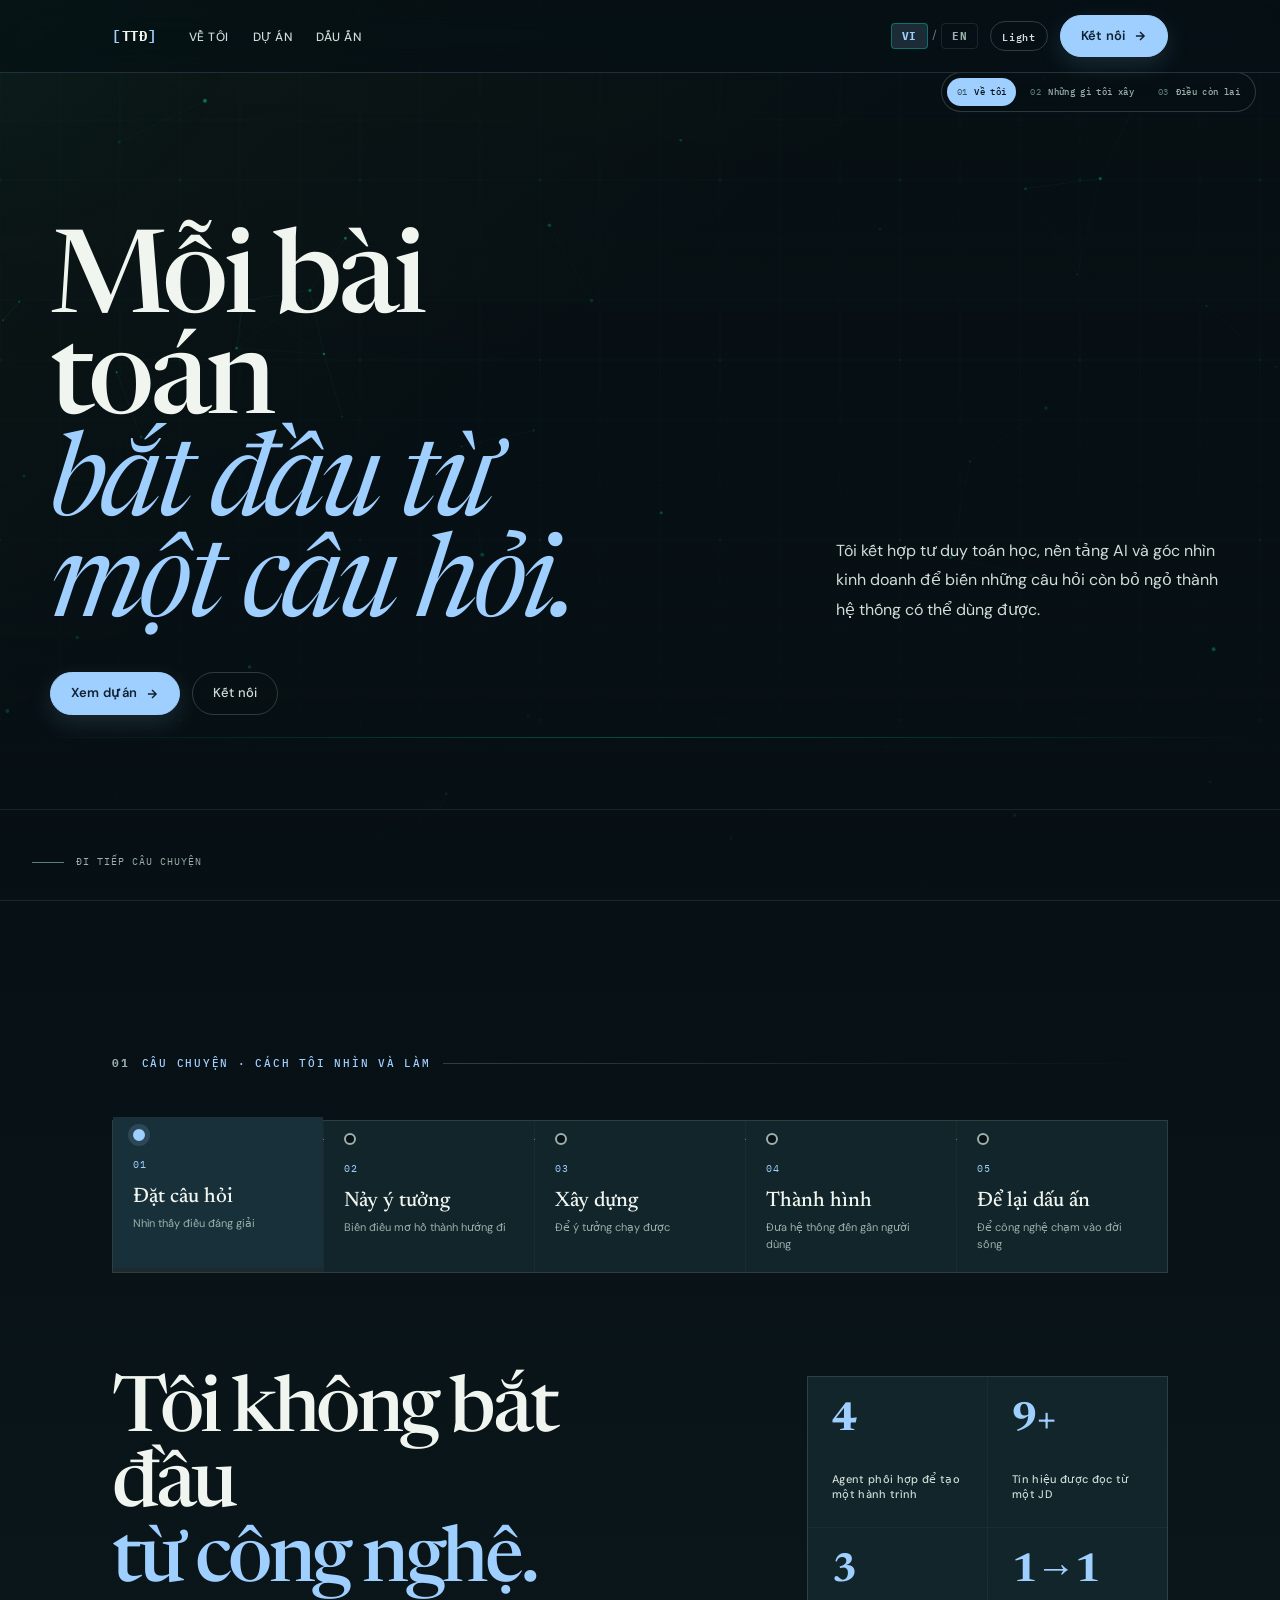
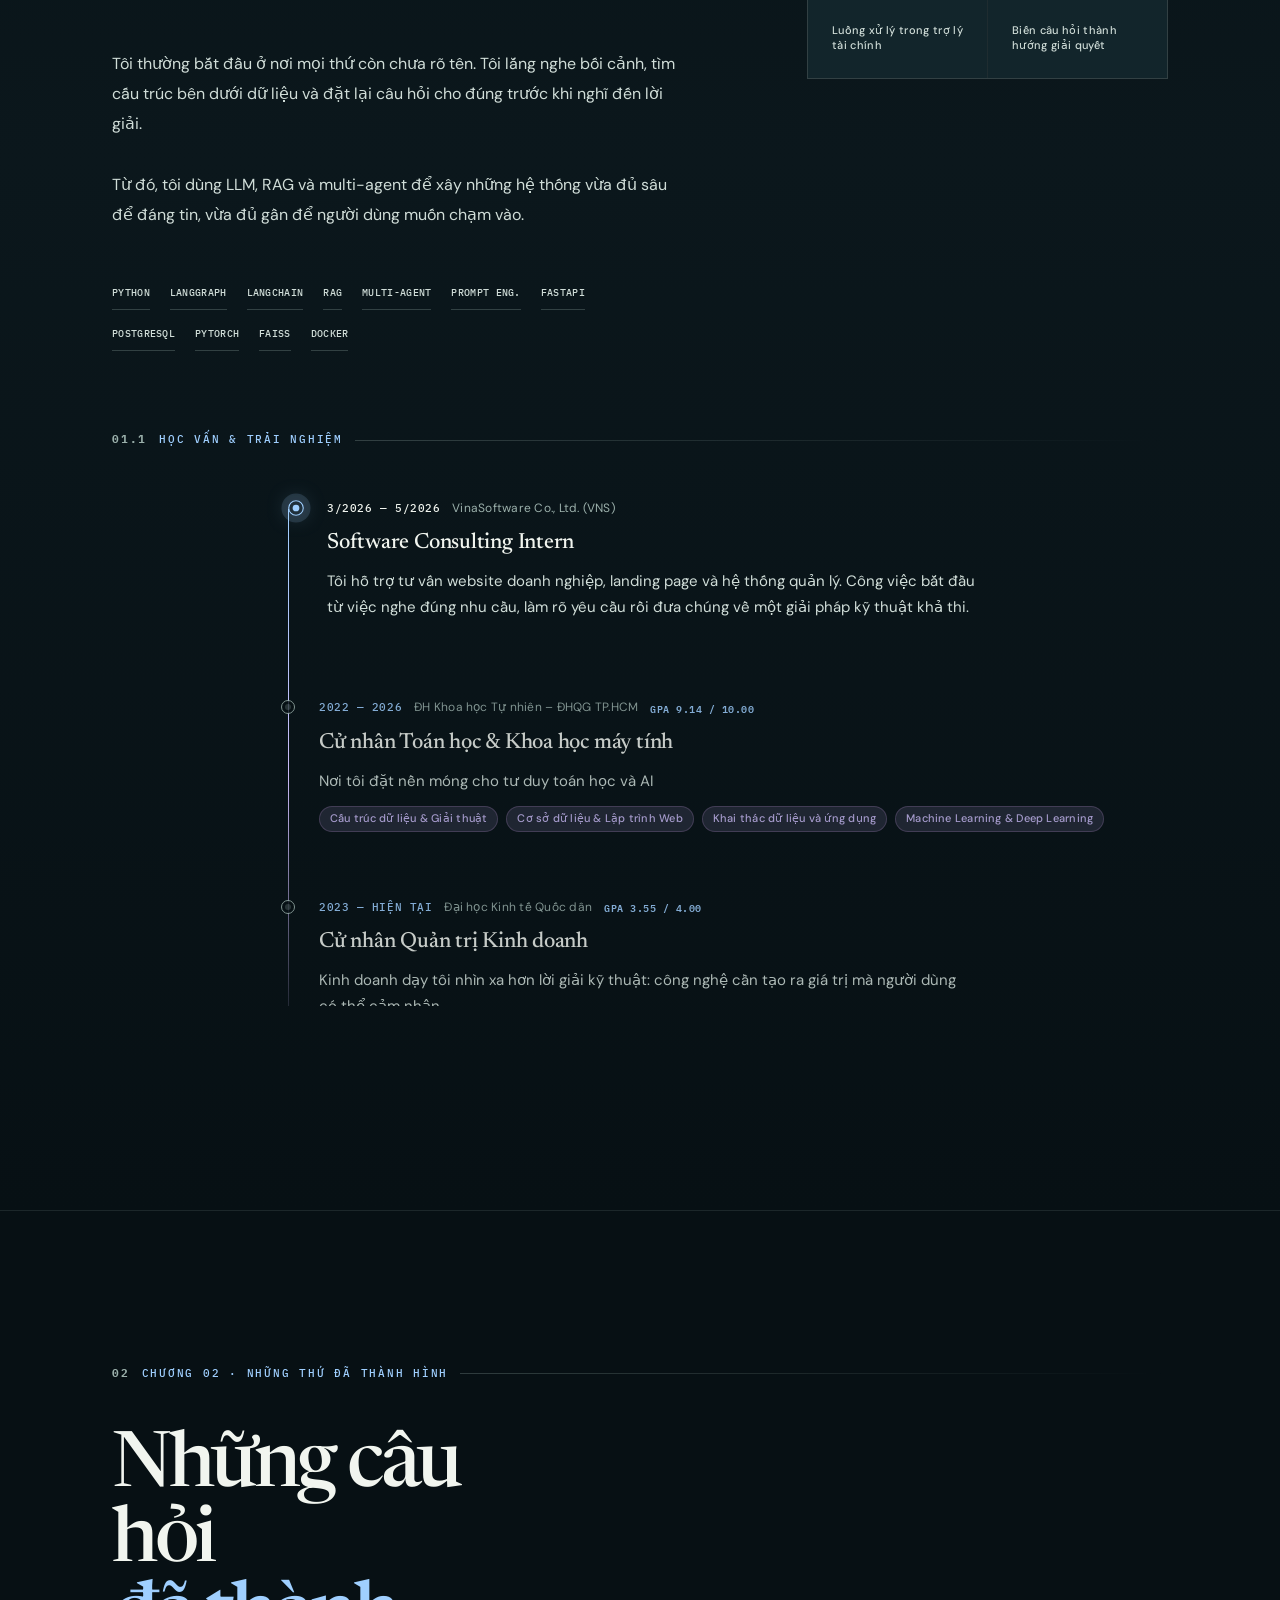
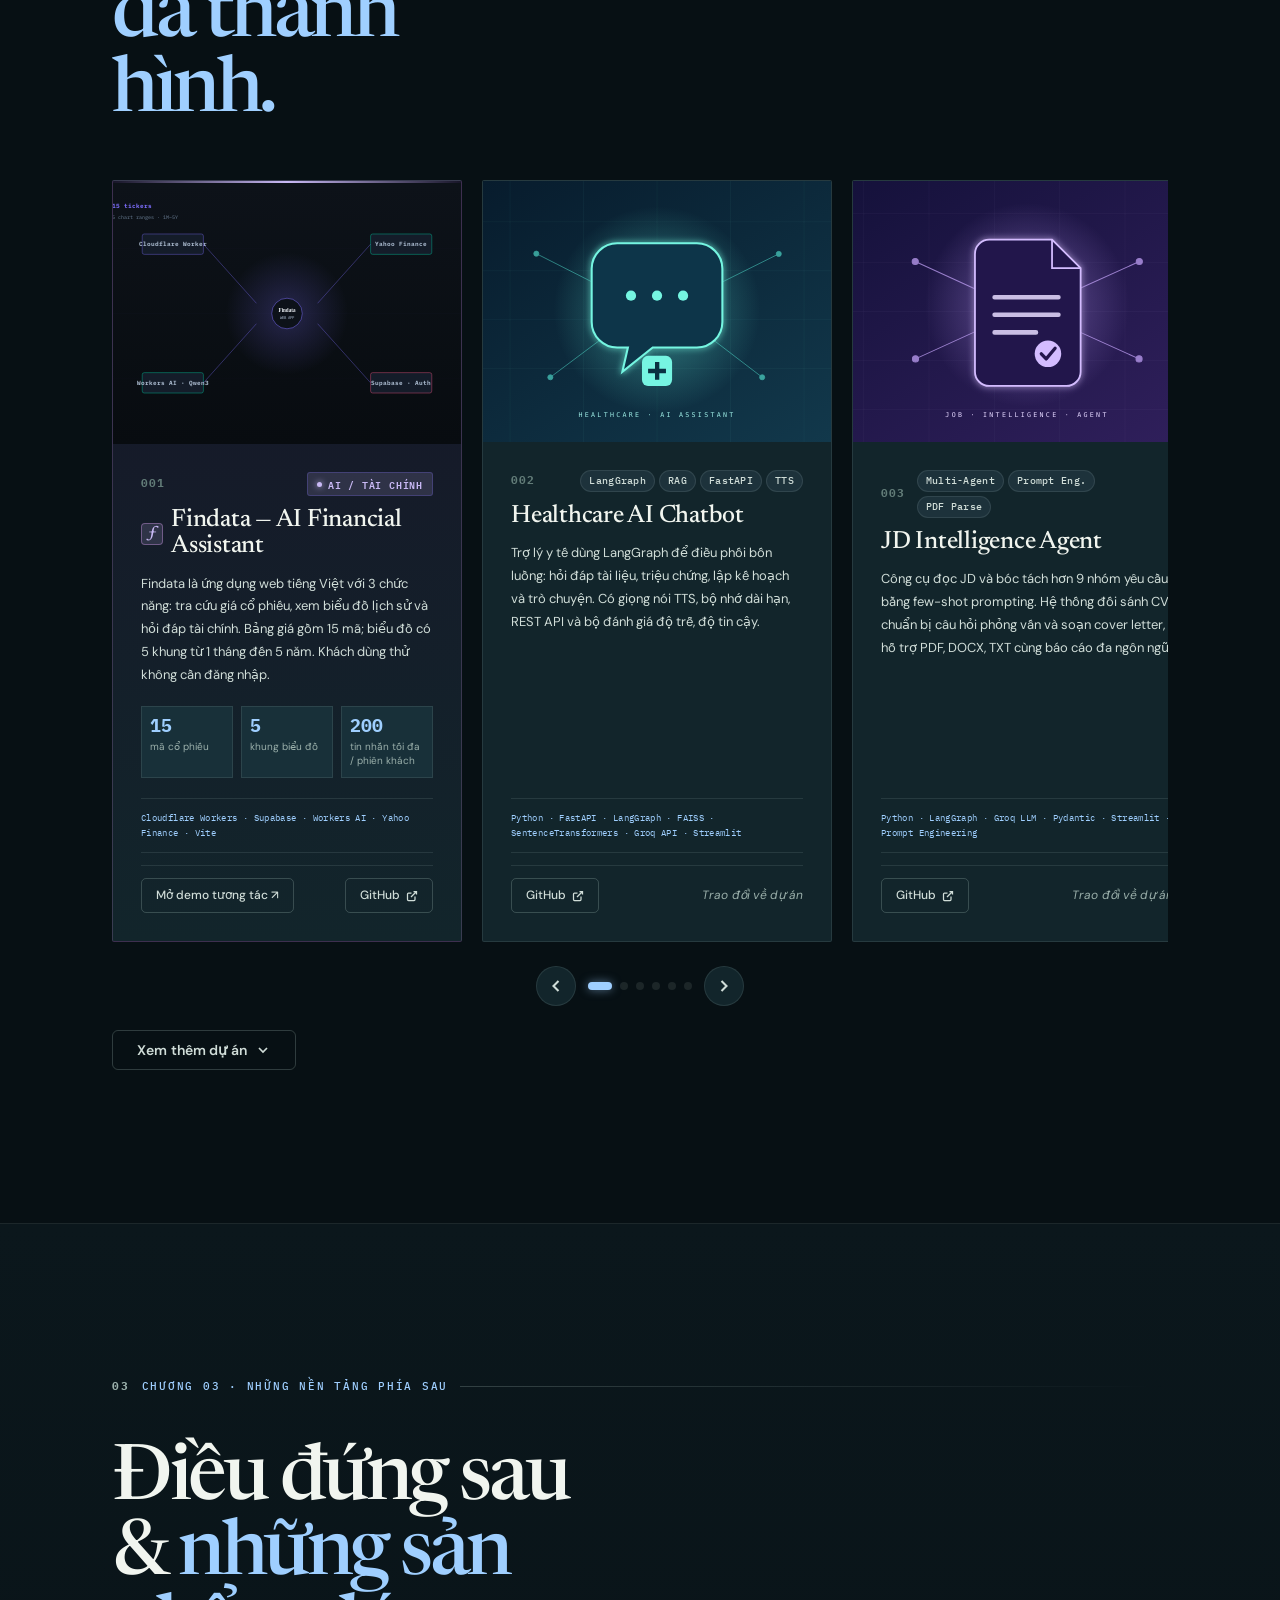
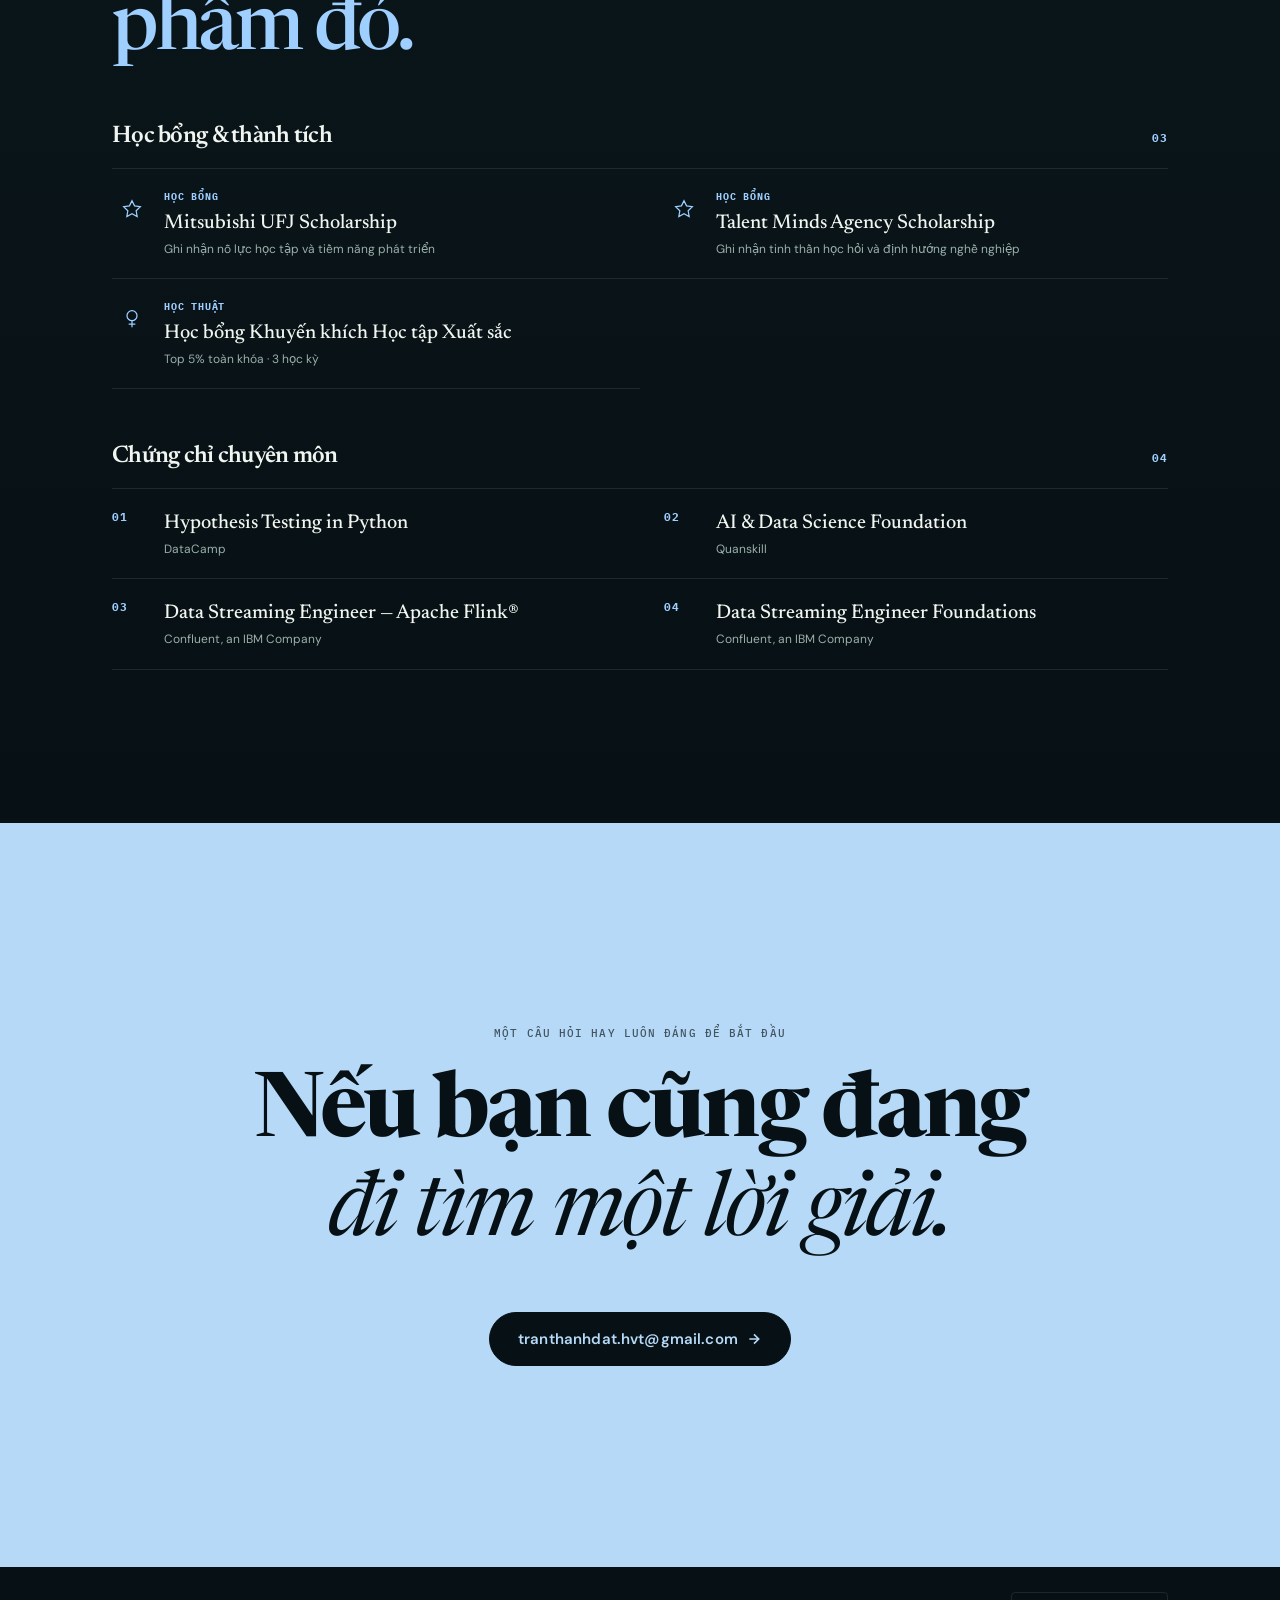
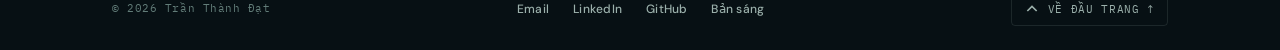
==== commit 5c17685b: "feat: prioritize portfolio projects with live demo Feature Findata first with its working demo, foll" ====
--- a/dark.html
+++ b/dark.html
@@ -222,13 +222,86 @@
 
         <div class="projects-carousel" id="projectsCarousel">
           <div class="projects-track" id="projectsTrack">
+            <article class="project-card project-card--quant reveal" aria-labelledby="p5Title">
+              <div class="project-image project-image--quant">
+                <svg viewBox="0 0 1536 1024" preserveAspectRatio="xMidYMid slice" role="img" aria-label="AI Financial Assistant architecture">
+                  <defs>
+                    <linearGradient id="bgQ5" x1="0" y1="0" x2="0" y2="1">
+                      <stop offset="0%" stop-color="#0d1219"/>
+                      <stop offset="100%" stop-color="#080c10"/>
+                    </linearGradient>
+                    <radialGradient id="nodeQ5" cx="50%" cy="50%" r="50%">
+                      <stop offset="0%" stop-color="#7c6dfa" stop-opacity="0.25"/>
+                      <stop offset="100%" stop-color="#7c6dfa" stop-opacity="0"/>
+                    </radialGradient>
+                  </defs>
+                  <rect width="1536" height="1024" fill="url(#bgQ5)"/>
+                  <g opacity="0.05" stroke="#7c6dfa" stroke-width="1">
+                    <line x1="0" y1="256" x2="1536" y2="256"/>
+                    <line x1="0" y1="512" x2="1536" y2="512"/>
+                    <line x1="0" y1="768" x2="1536" y2="768"/>
+                  </g>
+                  <circle cx="768" cy="512" r="240" fill="url(#nodeQ5)"/>
+                  <g font-family="IBM Plex Mono" font-weight="700" text-anchor="middle">
+                    <rect x="200" y="200" width="240" height="80" rx="8" fill="#141c29" stroke="#7c6dfa" stroke-width="1.5"/>
+                    <text x="320" y="248" fill="#a8b8cc" font-size="22">Cloudflare Worker</text>
+                    <rect x="1096" y="200" width="240" height="80" rx="8" fill="#141c29" stroke="#00d4aa" stroke-width="1.5"/>
+                    <text x="1216" y="248" fill="#a8b8cc" font-size="22">Yahoo Finance</text>
+                    <rect x="200" y="744" width="240" height="80" rx="8" fill="#141c29" stroke="#00d4aa" stroke-width="1.5"/>
+                    <text x="320" y="792" fill="#a8b8cc" font-size="22">Workers AI · Qwen3</text>
+                    <rect x="1096" y="744" width="240" height="80" rx="8" fill="#141c29" stroke="#ff5c8a" stroke-width="1.5"/>
+                    <text x="1216" y="792" fill="#a8b8cc" font-size="22">Supabase · Auth</text>
+                  </g>
+                  <g stroke-width="2" fill="none" opacity="0.7">
+                    <path d="M 440 240 L 648 472" stroke="#7c6dfa"/>
+                    <path d="M 888 472 L 1096 240" stroke="#7c6dfa"/>
+                    <path d="M 440 784 L 648 552" stroke="#7c6dfa"/>
+                    <path d="M 888 552 L 1096 784" stroke="#7c6dfa"/>
+                  </g>
+                  <g>
+                    <circle cx="768" cy="512" r="60" fill="#0d1219" stroke="#7c6dfa" stroke-width="2"/>
+                    <text x="768" y="508" text-anchor="middle" fill="#f0f4f8" font-family="Be Vietnam Pro" font-size="20" font-weight="700">Findata</text>
+                    <text x="768" y="532" text-anchor="middle" fill="#a8b8cc" font-family="IBM Plex Mono" font-size="14">WEB APP</text>
+                  </g>
+                  <text x="80" y="100" fill="#7c6dfa" font-family="IBM Plex Mono" font-size="24" font-weight="700">15 tickers</text>
+                  <text x="80" y="140" fill="#6a7e94" font-family="IBM Plex Mono" font-size="18">5 chart ranges · 1M–5Y</text>
+                </svg>
+              </div>
+              <div class="project-body">
+                <div class="project-meta">
+                  <span class="project-num" aria-hidden="true">001</span>
+                  <span class="project-category" data-i18n="project5Category">AI / Finance</span>
+                </div>
+                <h3 class="project-title" id="p5Title">Findata — AI Financial Assistant</h3>
+                <p class="project-desc" data-i18n="project5">Findata là ứng dụng web tiếng Việt với 3 chức năng: tra cứu giá cổ phiếu, xem biểu đồ lịch sử và hỏi đáp tài chính. Bảng giá gồm 15 mã; biểu đồ có 5 khung từ 1 tháng đến 5 năm. Khách dùng thử không cần đăng nhập.</p>
+                <div class="project-metrics">
+                  <div class="project-metric"><strong>15</strong><span data-i18n="metricTickers">mã cổ phiếu</span></div>
+                  <div class="project-metric"><strong>5</strong><span data-i18n="metricRanges">khung biểu đồ</span></div>
+                  <div class="project-metric"><strong>200</strong><span data-i18n="metricMessages">tin nhắn tối đa / phiên khách</span></div>
+                </div>
+                <div class="project-stack" aria-hidden="true">
+                  Cloudflare Workers · Supabase · Workers AI · Yahoo Finance · Vite
+                </div>
+                <div class="project-actions">
+                  <a class="btn-ghost-sm" href="https://ai-financial-assistant.nhattubut.workers.dev/" target="_blank" rel="noopener noreferrer" data-i18n="lightDemo">
+                    Mở demo tương tác
+                    <svg width="12" height="12" viewBox="0 0 24 24" fill="none" stroke="currentColor" stroke-width="2.5" aria-hidden="true"><path d="M18 13v6a2 2 0 0 1-2 2H5a2 2 0 0 1-2-2V8a2 2 0 0 1 2-2h6M15 3h6v6M10 14 21 3"/></svg>
+                  </a>
+                  <a class="btn-ghost-sm" href="https://github.com/Dartrint/AI-Financial-Assistant" target="_blank" rel="noopener noreferrer" aria-label="Xem AI Financial Assistant trên GitHub">
+                    GitHub
+                    <svg width="12" height="12" viewBox="0 0 24 24" fill="none" stroke="currentColor" stroke-width="2.5" aria-hidden="true"><path d="M18 13v6a2 2 0 0 1-2 2H5a2 2 0 0 1-2-2V8a2 2 0 0 1 2-2h6M15 3h6v6M10 14 21 3"/></svg>
+                  </a>
+                </div>
+              </div>
+            </article>
+
             <article class="project-card reveal" aria-labelledby="p1Title">
               <div class="project-image">
                 <img src="assets/healthcare-chatbot.svg" alt="Healthcare AI Chatbot" loading="lazy" width="1536" height="1024" />
               </div>
               <div class="project-body">
                 <div class="project-meta">
-                  <span class="project-num" aria-hidden="true">001</span>
+                  <span class="project-num" aria-hidden="true">002</span>
                   <div class="project-tags">
                     <span class="project-tag">LangGraph</span>
                     <span class="project-tag">RAG</span>
@@ -257,7 +330,7 @@
               </div>
               <div class="project-body">
                 <div class="project-meta">
-                  <span class="project-num" aria-hidden="true">002</span>
+                  <span class="project-num" aria-hidden="true">003</span>
                   <div class="project-tags">
                     <span class="project-tag">Multi-Agent</span>
                     <span class="project-tag">Prompt Eng.</span>
@@ -285,7 +358,7 @@
               </div>
               <div class="project-body">
                 <div class="project-meta">
-                  <span class="project-num" aria-hidden="true">003</span>
+                  <span class="project-num" aria-hidden="true">004</span>
                   <div class="project-tags">
                     <span class="project-tag">Multi-Agent</span>
                     <span class="project-tag">LangGraph</span>
@@ -344,7 +417,7 @@
               </div>
               <div class="project-body">
                 <div class="project-meta">
-                  <span class="project-num" aria-hidden="true">004</span>
+                  <span class="project-num" aria-hidden="true">005</span>
                   <span class="project-category" data-i18n="catQuant">Quantitative Research</span>
                 </div>
                 <h3 class="project-title" id="p4Title">MA Crossover Backtester</h3>
@@ -354,71 +427,6 @@
                 </div>
                 <div class="project-actions">
                   <a class="btn-ghost-sm" href="https://github.com/Dartrint/ma-crossover-strategy" target="_blank" rel="noopener noreferrer" aria-label="Xem MA Crossover Strategy trên GitHub">
-                    GitHub
-                    <svg width="12" height="12" viewBox="0 0 24 24" fill="none" stroke="currentColor" stroke-width="2.5" aria-hidden="true"><path d="M18 13v6a2 2 0 0 1-2 2H5a2 2 0 0 1-2-2V8a2 2 0 0 1 2-2h6M15 3h6v6M10 14 21 3"/></svg>
-                  </a>
-                  <span class="discuss-link" data-i18n="discuss">Cùng trao đổi</span>
-                </div>
-              </div>
-            </article>
-
-            <article class="project-card project-card--quant reveal" aria-labelledby="p5Title">
-              <div class="project-image project-image--quant">
-                <svg viewBox="0 0 1536 1024" preserveAspectRatio="xMidYMid slice" role="img" aria-label="AI Financial Assistant architecture">
-                  <defs>
-                    <linearGradient id="bgQ5" x1="0" y1="0" x2="0" y2="1">
-                      <stop offset="0%" stop-color="#0d1219"/>
-                      <stop offset="100%" stop-color="#080c10"/>
-                    </linearGradient>
-                    <radialGradient id="nodeQ5" cx="50%" cy="50%" r="50%">
-                      <stop offset="0%" stop-color="#7c6dfa" stop-opacity="0.25"/>
-                      <stop offset="100%" stop-color="#7c6dfa" stop-opacity="0"/>
-                    </radialGradient>
-                  </defs>
-                  <rect width="1536" height="1024" fill="url(#bgQ5)"/>
-                  <g opacity="0.05" stroke="#7c6dfa" stroke-width="1">
-                    <line x1="0" y1="256" x2="1536" y2="256"/>
-                    <line x1="0" y1="512" x2="1536" y2="512"/>
-                    <line x1="0" y1="768" x2="1536" y2="768"/>
-                  </g>
-                  <circle cx="768" cy="512" r="240" fill="url(#nodeQ5)"/>
-                  <g font-family="IBM Plex Mono" font-weight="700" text-anchor="middle">
-                    <rect x="200" y="200" width="240" height="80" rx="8" fill="#141c29" stroke="#7c6dfa" stroke-width="1.5"/>
-                    <text x="320" y="248" fill="#a8b8cc" font-size="22">Query Router</text>
-                    <rect x="1096" y="200" width="240" height="80" rx="8" fill="#141c29" stroke="#00d4aa" stroke-width="1.5"/>
-                    <text x="1216" y="248" fill="#a8b8cc" font-size="22">vnstock · Yahoo</text>
-                    <rect x="200" y="744" width="240" height="80" rx="8" fill="#141c29" stroke="#00d4aa" stroke-width="1.5"/>
-                    <text x="320" y="792" fill="#a8b8cc" font-size="22">BGE + Qdrant</text>
-                    <rect x="1096" y="744" width="240" height="80" rx="8" fill="#141c29" stroke="#ff5c8a" stroke-width="1.5"/>
-                    <text x="1216" y="792" fill="#a8b8cc" font-size="22">EcoData · Macro</text>
-                  </g>
-                  <g stroke-width="2" fill="none" opacity="0.7">
-                    <path d="M 440 240 L 648 472" stroke="#7c6dfa"/>
-                    <path d="M 888 472 L 1096 240" stroke="#7c6dfa"/>
-                    <path d="M 440 784 L 648 552" stroke="#7c6dfa"/>
-                    <path d="M 888 552 L 1096 784" stroke="#7c6dfa"/>
-                  </g>
-                  <g>
-                    <circle cx="768" cy="512" r="60" fill="#0d1219" stroke="#7c6dfa" stroke-width="2"/>
-                    <text x="768" y="508" text-anchor="middle" fill="#f0f4f8" font-family="Be Vietnam Pro" font-size="20" font-weight="700">Groq</text>
-                    <text x="768" y="532" text-anchor="middle" fill="#a8b8cc" font-family="IBM Plex Mono" font-size="14">LLM</text>
-                  </g>
-                  <text x="80" y="100" fill="#7c6dfa" font-family="IBM Plex Mono" font-size="24" font-weight="700">3 paths</text>
-                  <text x="80" y="140" fill="#6a7e94" font-family="IBM Plex Mono" font-size="18">Market · RAG · Combined</text>
-                </svg>
-              </div>
-              <div class="project-body">
-                <div class="project-meta">
-                  <span class="project-num" aria-hidden="true">005</span>
-                  <span class="project-category" data-i18n="catQuant">Quantitative Research</span>
-                </div>
-                <h3 class="project-title" id="p5Title">AI Financial Assistant</h3>
-                <p class="project-desc" data-i18n="project5">Trợ lý tài chính song ngữ với ba hướng xử lý: dữ liệu thị trường, Knowledge RAG và phân tích kết hợp. Query router tự chọn đường đi; ETL pipeline nạp báo cáo và kết nối vnstock, Yahoo Finance cùng dữ liệu vĩ mô EcoData.</p>
-                <div class="project-stack" aria-hidden="true">
-                  Python · FastAPI · Qdrant · BGE · Groq · DuckDB · LangChain
-                </div>
-                <div class="project-actions">
-                  <a class="btn-ghost-sm" href="https://github.com/Dartrint/AI-Financial-Assistant" target="_blank" rel="noopener noreferrer" aria-label="Xem AI Financial Assistant trên GitHub">
                     GitHub
                     <svg width="12" height="12" viewBox="0 0 24 24" fill="none" stroke="currentColor" stroke-width="2.5" aria-hidden="true"><path d="M18 13v6a2 2 0 0 1-2 2H5a2 2 0 0 1-2-2V8a2 2 0 0 1 2-2h6M15 3h6v6M10 14 21 3"/></svg>
                   </a>
--- a/styles.css
+++ b/styles.css
@@ -988,10 +988,41 @@
   display: flex;
   align-items: center;
   justify-content: space-between;
+  flex-wrap: wrap;
   gap: var(--space-3);
   padding-top: var(--space-3);
   border-top: 1px solid var(--border);
   margin-top: auto;
+}
+
+.project-metrics {
+  display: grid;
+  grid-template-columns: repeat(3, minmax(0, 1fr));
+  gap: 8px;
+  margin: var(--space-2) 0;
+}
+
+.project-metric {
+  display: flex;
+  min-width: 0;
+  flex-direction: column;
+  gap: 5px;
+  padding: 10px 8px;
+  border: 1px solid var(--border);
+  background: var(--bg-raised);
+}
+
+.project-metric strong {
+  color: var(--accent);
+  font-family: var(--font-mono);
+  font-size: 18px;
+  line-height: 1;
+}
+
+.project-metric span {
+  color: var(--text-2);
+  font-size: 10px;
+  line-height: 1.35;
 }
 
 .discuss-link {
@@ -1874,9 +1905,10 @@
 .light-work { background: rgba(255,255,255,0.32); }
 .light-work-heading { display: flex; align-items: end; justify-content: space-between; gap: 40px; }
 .light-projects { display: grid; grid-template-columns: repeat(3, 1fr); gap: 14px; margin-top: 60px; }
+.light-projects--featured { grid-template-columns: minmax(0, 520px); justify-content: center; }
 .light-project { min-height: 390px; padding: 24px; border: 1px solid var(--light-line); background: var(--light-paper); color: var(--light-ink); text-decoration: none; box-shadow: 0 12px 36px rgba(55, 104, 140, 0.05); transition: transform 240ms ease, box-shadow 240ms ease, border-color 240ms ease; }
-.light-project.is-hidden { display: none; }
 .light-project:hover { border-color: var(--light-blue); box-shadow: 0 24px 55px rgba(55, 104, 140, 0.14); transform: translateY(-8px); }
+.light-project:focus-within { outline: 2px solid var(--light-blue-deep); outline-offset: 4px; }
 .light-project--blue { color: #fff; background: var(--light-blue-deep); border-color: var(--light-blue-deep); }
 .light-project-number, .light-project-type { display: block; font-family: 'IBM Plex Mono', monospace; font-size: 10px; letter-spacing: 0.1em; }
 .light-project-type { margin-top: 10px; color: var(--light-muted); }
@@ -1884,10 +1916,14 @@
 .light-project h3 { margin: 92px 0 14px; font-family: 'Newsreader', Georgia, serif; font-size: 34px; font-weight: 500; line-height: 0.94; }
 .light-project p { min-height: 66px; color: var(--light-muted); font-size: 13px; line-height: 1.6; }
 .light-project--blue p { color: rgba(255,255,255,0.78); }
-.light-project-arrow { display: block; margin-top: 24px; color: var(--light-blue-deep); font-family: 'IBM Plex Mono', monospace; font-size: 10px; }
+.light-project-metrics { display: grid; grid-template-columns: repeat(3, minmax(0, 1fr)); gap: 12px; margin-top: 22px; padding: 16px 0; border-top: 1px solid rgba(255,255,255,0.22); border-bottom: 1px solid rgba(255,255,255,0.22); }
+.light-project-metrics span { display: flex; flex-direction: column; gap: 5px; }
+.light-project-metrics strong { font-family: 'IBM Plex Mono', monospace; font-size: 22px; font-weight: 500; }
+.light-project-metrics small { color: rgba(255,255,255,0.72); font-size: 10px; line-height: 1.35; }
+.light-project-actions { display: flex; flex-wrap: wrap; gap: 12px 24px; margin-top: 22px; }
+.light-project-arrow { display: block; color: var(--light-blue-deep); font-family: 'IBM Plex Mono', monospace; font-size: 10px; }
 .light-project--blue .light-project-arrow { color: #fff; }
-.light-projects-toggle { display: inline-flex; align-items: center; gap: 14px; margin-top: 28px; padding: 12px 18px; border: 1px solid var(--light-line); border-radius: 999px; color: var(--light-ink); background: transparent; cursor: pointer; font: 600 11px 'DM Sans', sans-serif; transition: color 180ms ease, border-color 180ms ease, background 180ms ease; }
-.light-projects-toggle:hover { color: var(--light-blue-deep); border-color: var(--light-blue); background: rgba(143, 196, 240, 0.12); }
+.light-project-arrow:focus-visible { outline: 2px solid currentColor; outline-offset: 4px; }
 .light-education-grid { display: grid; grid-template-columns: 1fr 0.8fr; gap: 12vw; align-items: start; }
 .light-education-timeline { display: grid; gap: 0; max-width: 920px; margin: 86px 0 0 auto; border-top: 1px solid var(--light-line); }
 .light-education-timeline article { display: grid; grid-template-columns: 180px 1fr; gap: 34px; padding: 25px 0; border-bottom: 1px solid var(--light-line); }
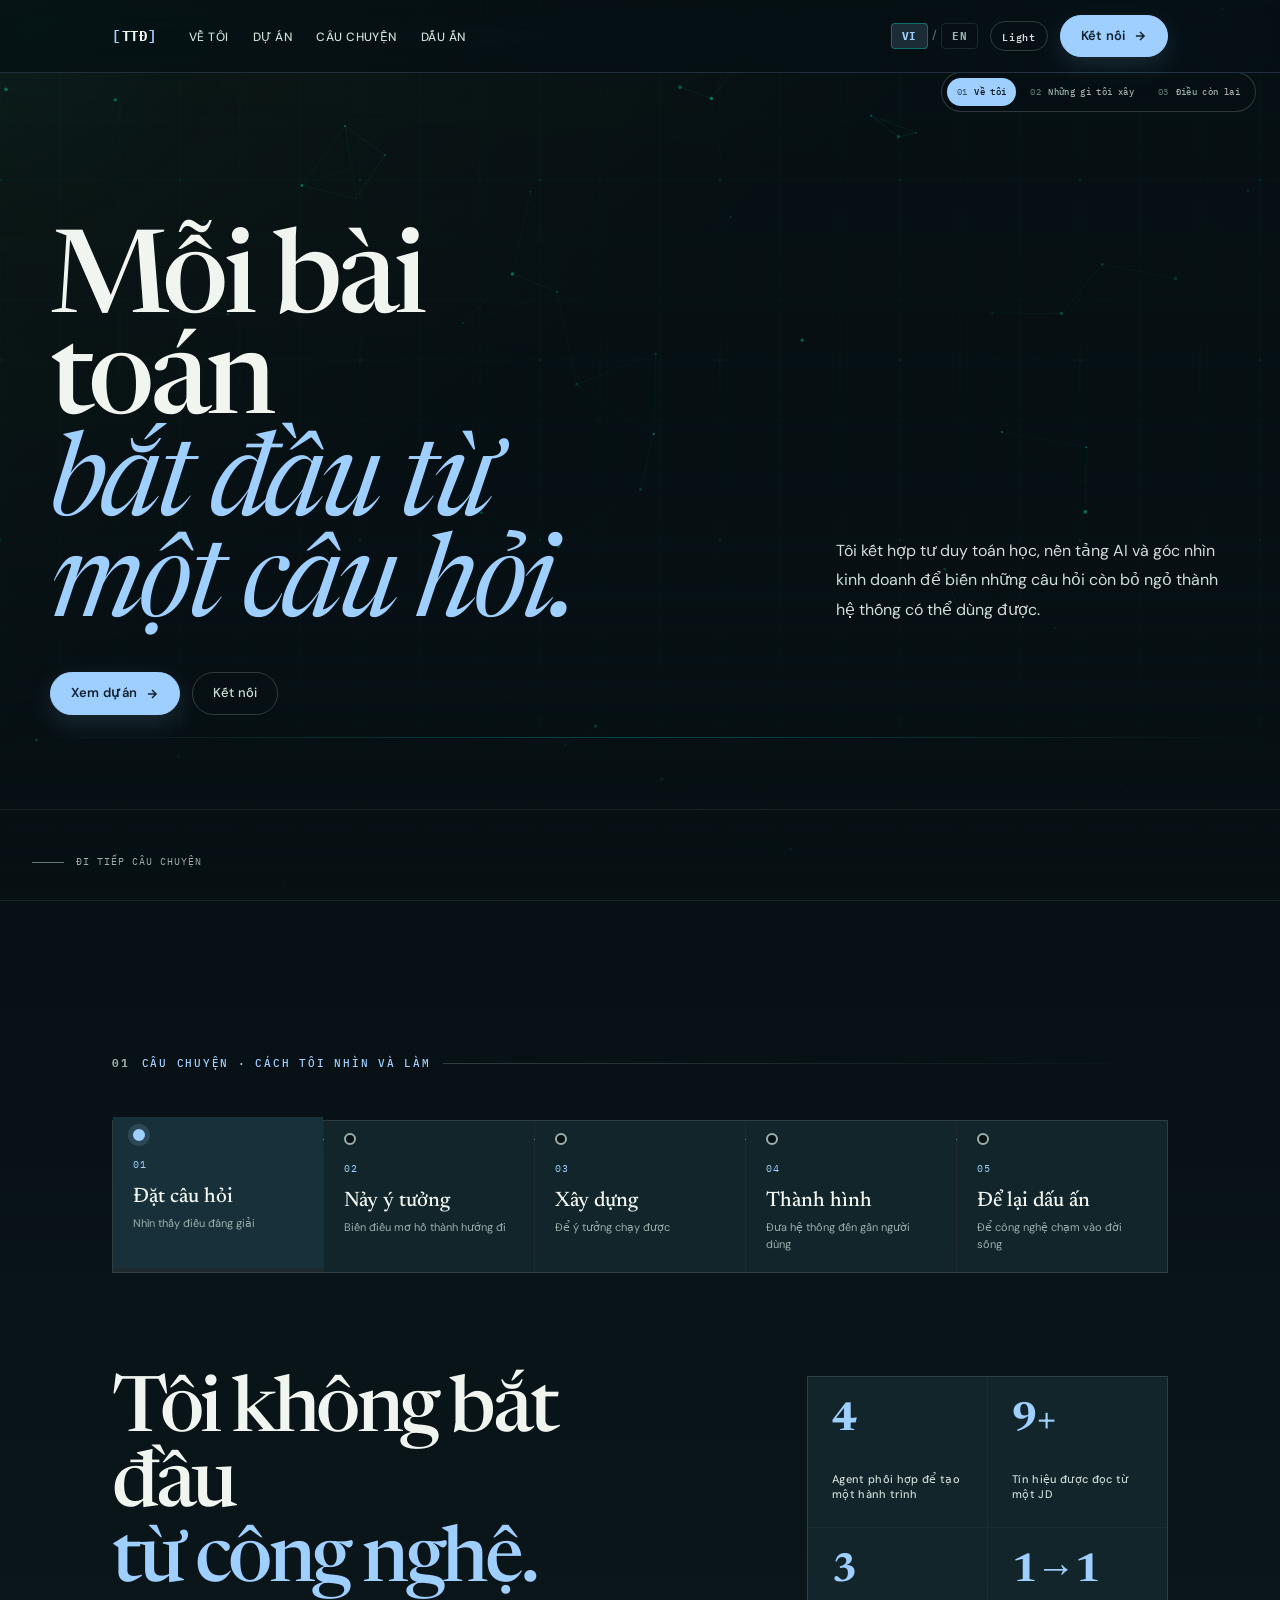
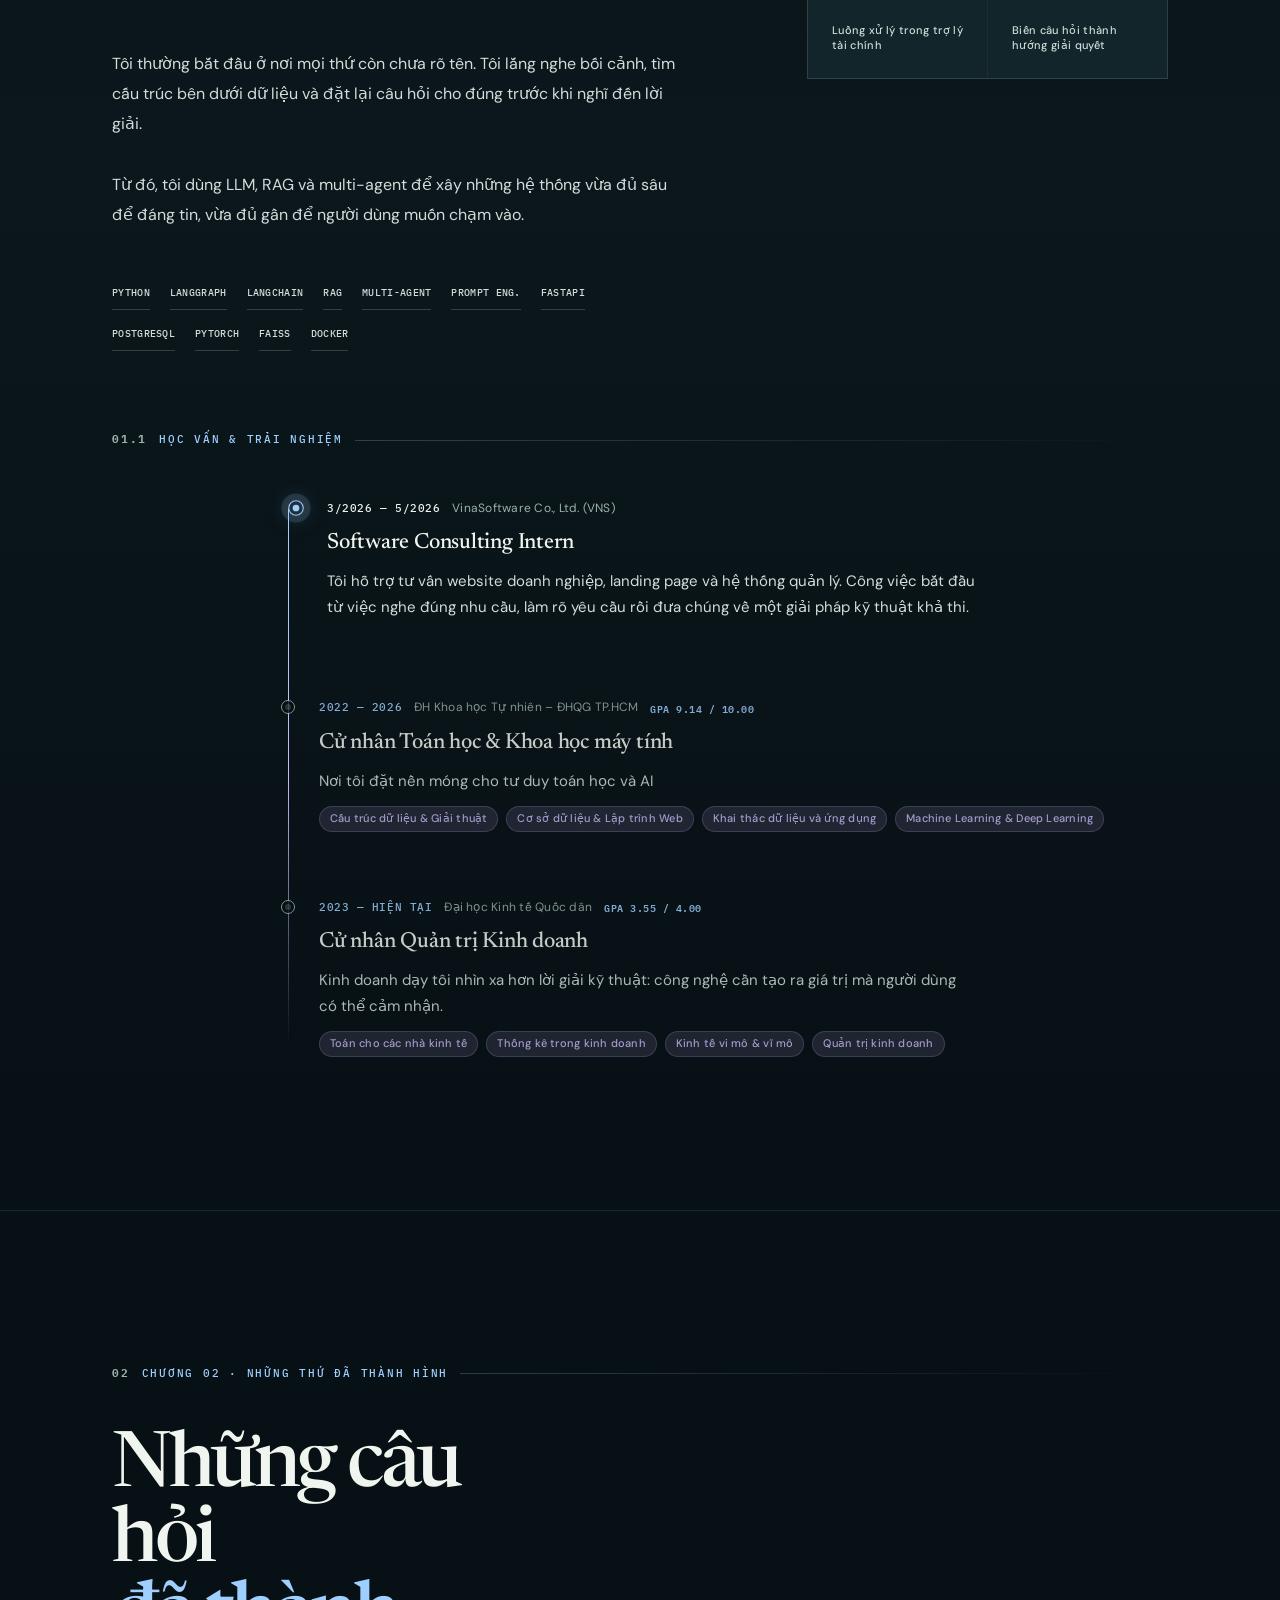
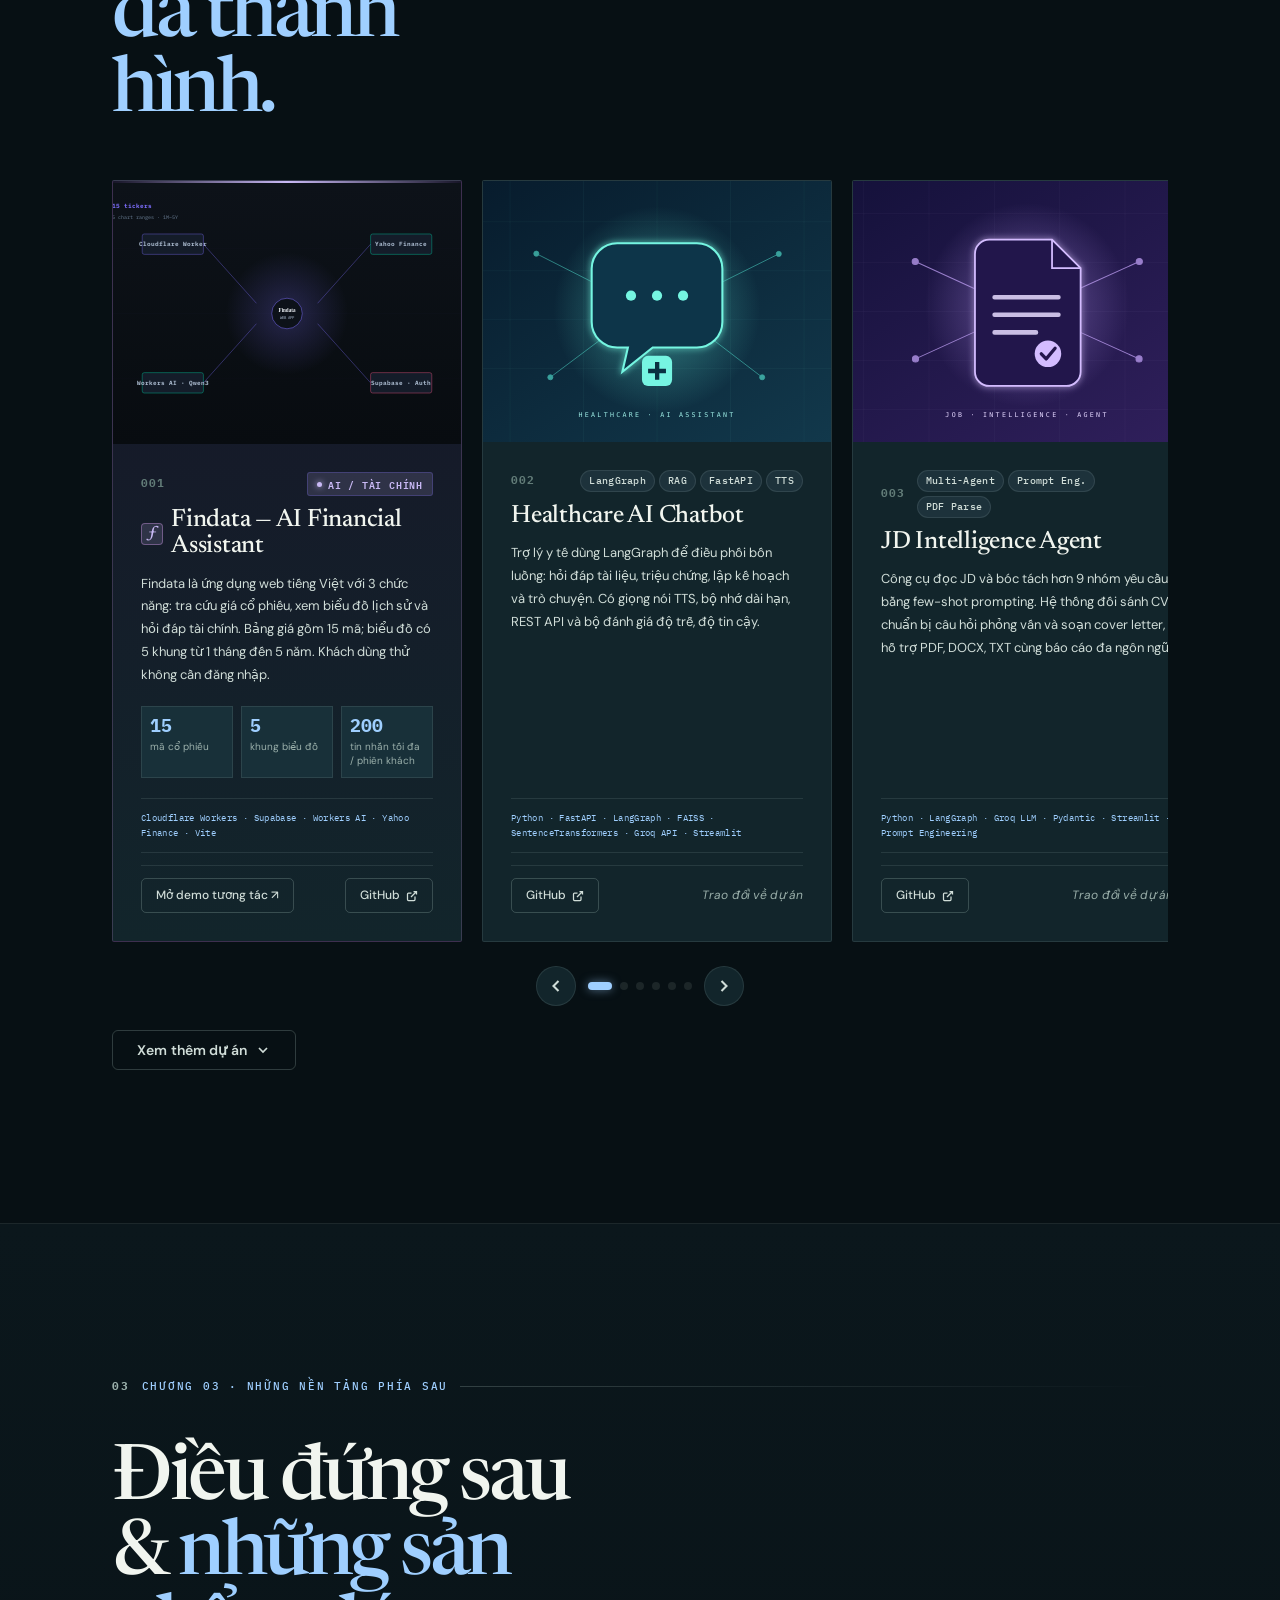
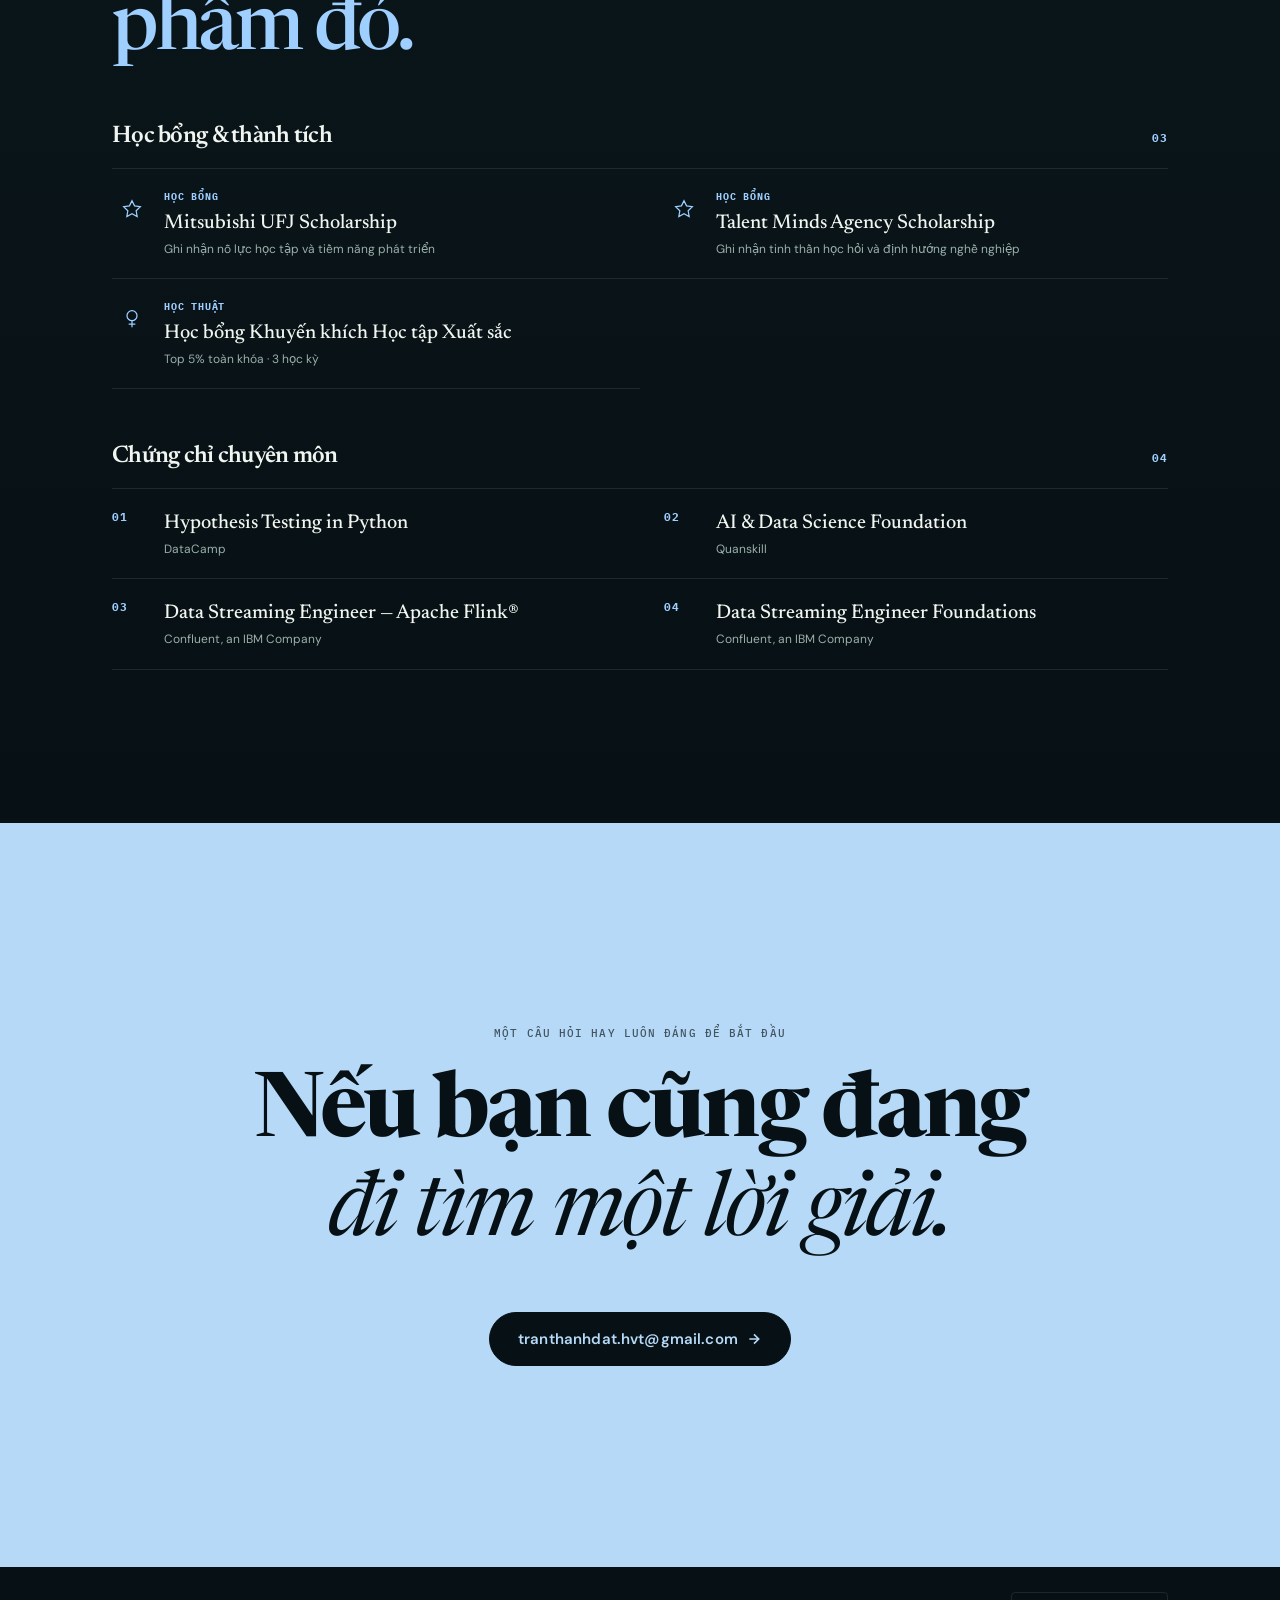
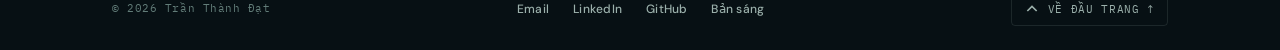
==== commit 442f86d1: "Complete bilingual portfolio experience Co-authored-by: Copilot <223556219+Copilot@users.noreply.git" ====
--- a/dark.html
+++ b/dark.html
@@ -3,8 +3,9 @@
   <head>
     <meta charset="UTF-8" />
     <meta name="viewport" content="width=device-width, initial-scale=1.0" />
-    <meta name="description" content="Trần Thành Đạt — AI Engineer & Quantitative Researcher. Portfolio." />
-    <title>Trần Thành Đạt — AI Engineer</title>
+    <meta name="description" content="Trần Thành Đạt — AI Engineer and quantitative researcher combining mathematics, AI, and business to build useful systems." />
+    <meta name="theme-color" content="#080c10" />
+    <title>Trần Thành Đạt — AI &amp; Quantitative Research</title>
     <link rel="preconnect" href="https://fonts.googleapis.com" />
     <link rel="preconnect" href="https://fonts.gstatic.com" crossorigin />
     <link href="https://fonts.googleapis.com/css2?family=DM+Sans:wght@400;500;600;700&family=Newsreader:opsz,wght@6..72,400;6..72,500;6..72,600&family=IBM+Plex+Mono:wght@400;500;600;700&display=swap" rel="stylesheet" />
@@ -32,9 +33,10 @@
           <span class="logo-text">TTĐ</span>
           <span class="logo-bracket" aria-hidden="true">]</span>
         </a>
-        <ul class="nav-links" role="list">
+        <ul class="nav-links" id="primary-navigation" role="list">
           <li><a class="nav-link" href="#about" data-i18n="navAbout">Về tôi</a></li>
           <li><a class="nav-link" href="#projects" data-i18n="navProjects">Dự án</a></li>
+          <li><a class="nav-link" href="journey.html" data-i18n="navJourney">Hành trình</a></li>
           <li><a class="nav-link" href="#recognition" data-i18n="navRecognition">Dấu ấn</a></li>
         </ul>
         <div class="nav-actions">
@@ -49,6 +51,10 @@
             <svg width="14" height="14" viewBox="0 0 24 24" fill="none" stroke="currentColor" stroke-width="2.5" aria-hidden="true"><path d="M5 12h14M12 5l7 7-7 7"/></svg>
           </a>
         </div>
+        <button class="nav-menu-toggle" type="button" data-nav-toggle aria-expanded="false" aria-controls="primary-navigation">
+          <svg viewBox="0 0 24 24" fill="none" stroke="currentColor" stroke-width="1.8" aria-hidden="true"><path d="M4 7h16M4 12h16M4 17h16" /></svg>
+          <span class="sr-only" data-i18n="menuOpen">Mở menu</span>
+        </button>
       </div>
     </nav>
     <div class="nav-story-progress" aria-label="Vị trí trong câu chuyện">
@@ -497,18 +503,18 @@
             </article>
           </div>
 
-          <div class="carousel-nav" aria-label="Carousel navigation">
-            <button class="carousel-btn carousel-prev" id="carouselPrev" aria-label="Previous project">
+          <div class="carousel-nav" aria-label="Project navigation">
+            <button class="carousel-btn carousel-prev" id="carouselPrev" type="button" aria-label="Dự án trước">
               <svg width="20" height="20" viewBox="0 0 24 24" fill="none" stroke="currentColor" stroke-width="2.5"><path d="M15 18l-6-6 6-6"/></svg>
             </button>
-            <div class="carousel-dots" id="carouselDots" role="tablist" aria-label="Project slides"></div>
-            <button class="carousel-btn carousel-next" id="carouselNext" aria-label="Next project">
+            <div class="carousel-dots" id="carouselDots" role="group" aria-label="Project slides"></div>
+            <button class="carousel-btn carousel-next" id="carouselNext" type="button" aria-label="Dự án tiếp theo">
               <svg width="20" height="20" viewBox="0 0 24 24" fill="none" stroke="currentColor" stroke-width="2.5"><path d="M9 18l6-6-6-6"/></svg>
             </button>
           </div>
         </div>
 
-        <button class="btn-view-more reveal" id="viewMoreBtn" aria-label="Xem thêm dự án">
+        <button class="btn-view-more reveal" id="viewMoreBtn" type="button" aria-label="Xem thêm dự án" aria-expanded="false">
           <span class="view-more-text" data-i18n="viewMore">Xem thêm dự án</span>
           <svg class="view-more-icon" width="16" height="16" viewBox="0 0 24 24" fill="none" stroke="currentColor" stroke-width="2.5" aria-hidden="true"><path d="M6 9l6 6 6-6"/></svg>
         </button>
@@ -598,7 +604,7 @@
       <div class="container footer-inner">
         <p class="footer-copy">© 2026 Trần Thành Đạt</p>
         <nav class="footer-links" aria-label="Social links">
-          <a href="mailto:tranthanhdat.hvt@gmail.com" target="_blank" rel="noopener noreferrer">Email</a>
+          <a href="mailto:tranthanhdat.hvt@gmail.com">Email</a>
           <a href="https://www.linkedin.com/in/%C4%91%E1%BA%A1t-tr%E1%BA%A7n-958337251" target="_blank" rel="noopener noreferrer">LinkedIn</a>
           <a href="https://github.com/Dartrint" target="_blank" rel="noopener noreferrer">GitHub</a>
           <a href="index.html">Bản sáng</a>
--- a/styles.css
+++ b/styles.css
@@ -208,6 +208,35 @@
   align-items: center;
   gap: var(--space-3);
   margin-left: auto;
+}
+
+.nav-menu-toggle,
+.light-menu-toggle {
+  display: none;
+  align-items: center;
+  justify-content: center;
+  width: 40px;
+  height: 40px;
+  flex: 0 0 auto;
+  border: 1px solid var(--border-mid);
+  border-radius: 6px;
+  color: var(--text-0);
+  background: transparent;
+}
+.nav-menu-toggle svg,
+.light-menu-toggle svg { width: 19px; height: 19px; }
+.nav-menu-toggle:hover,
+.nav-menu-toggle:focus-visible { color: var(--accent); border-color: var(--accent); }
+.sr-only {
+  position: absolute;
+  width: 1px;
+  height: 1px;
+  padding: 0;
+  margin: -1px;
+  overflow: hidden;
+  clip: rect(0, 0, 0, 0);
+  white-space: nowrap;
+  border: 0;
 }
 
 .language-switcher {
@@ -727,7 +756,7 @@
   flex-direction: column;
   gap: 0;
   position: relative;
-  --timeline-progress: 0%;
+  --timeline-progress-scale: 0;
 }
 .timeline::before {
   content: '';
@@ -744,12 +773,12 @@
   left: 10px;
   top: 12px;
   width: 3px;
-  height: var(--timeline-progress);
-  max-height: calc(100% - 24px);
+  height: calc(100% - 24px);
   background: var(--accent);
   box-shadow: 0 0 12px var(--accent-dim);
+  transform: scaleY(var(--timeline-progress-scale));
   transform-origin: top;
-  transition: height 500ms var(--ease-out);
+  transition: transform 500ms var(--ease-out);
   pointer-events: none;
 }
 
@@ -1567,7 +1596,25 @@
   .section { padding: var(--space-9) 0; }
 
   .nav-inner { padding: 0 var(--space-5); height: 56px; }
-  .nav-links { display: none; }
+  .nav-links {
+    position: absolute;
+    top: 100%;
+    left: 0;
+    right: 0;
+    z-index: 1;
+    display: flex;
+    flex-direction: column;
+    align-items: stretch;
+    gap: 0;
+    padding: 8px var(--space-5);
+    background: var(--bg-1);
+    border-bottom: 1px solid var(--border-mid);
+    box-shadow: 0 18px 34px rgba(0, 0, 0, 0.22);
+  }
+  .nav.menu-ready .nav-links { display: none; }
+  .nav.menu-ready.menu-open .nav-links { display: flex; }
+  .nav-links .nav-link { display: block; padding: 12px 0; }
+  .nav.menu-ready .nav-menu-toggle { display: inline-flex; }
 
   .hero { padding: 100px var(--space-5) var(--space-8); }
   .hero-scroll { left: var(--space-5); }
@@ -1904,23 +1951,24 @@
 .light-techs span { padding-bottom: 7px; border-bottom: 1px solid var(--light-line); color: var(--light-muted); font-family: 'IBM Plex Mono', monospace; font-size: 10px; text-transform: uppercase; }
 .light-work { background: rgba(255,255,255,0.32); }
 .light-work-heading { display: flex; align-items: end; justify-content: space-between; gap: 40px; }
-.light-projects { display: grid; grid-template-columns: repeat(3, 1fr); gap: 14px; margin-top: 60px; }
-.light-projects--featured { grid-template-columns: minmax(0, 520px); justify-content: center; }
-.light-project { min-height: 390px; padding: 24px; border: 1px solid var(--light-line); background: var(--light-paper); color: var(--light-ink); text-decoration: none; box-shadow: 0 12px 36px rgba(55, 104, 140, 0.05); transition: transform 240ms ease, box-shadow 240ms ease, border-color 240ms ease; }
+.light-projects { display: grid; grid-template-columns: repeat(2, minmax(0, 1fr)); gap: 16px; margin-top: 60px; }
+.light-project { display: flex; min-height: 350px; flex-direction: column; padding: 26px; border: 1px solid var(--light-line); background: var(--light-paper); color: var(--light-ink); text-decoration: none; box-shadow: 0 12px 36px rgba(55, 104, 140, 0.05); transition: transform 240ms ease, box-shadow 240ms ease, border-color 240ms ease; }
 .light-project:hover { border-color: var(--light-blue); box-shadow: 0 24px 55px rgba(55, 104, 140, 0.14); transform: translateY(-8px); }
 .light-project:focus-within { outline: 2px solid var(--light-blue-deep); outline-offset: 4px; }
 .light-project--blue { color: #fff; background: var(--light-blue-deep); border-color: var(--light-blue-deep); }
 .light-project-number, .light-project-type { display: block; font-family: 'IBM Plex Mono', monospace; font-size: 10px; letter-spacing: 0.1em; }
 .light-project-type { margin-top: 10px; color: var(--light-muted); }
 .light-project--blue .light-project-type { color: rgba(255,255,255,0.72); }
-.light-project h3 { margin: 92px 0 14px; font-family: 'Newsreader', Georgia, serif; font-size: 34px; font-weight: 500; line-height: 0.94; }
-.light-project p { min-height: 66px; color: var(--light-muted); font-size: 13px; line-height: 1.6; }
+.light-project h3 { margin: 48px 0 14px; font-family: 'Newsreader', Georgia, serif; font-size: 34px; font-weight: 500; line-height: 0.94; }
+.light-project p { color: var(--light-muted); font-size: 13px; line-height: 1.6; }
 .light-project--blue p { color: rgba(255,255,255,0.78); }
+.light-project-stack { margin: 20px 0 0; padding-top: 14px; border-top: 1px solid var(--light-line); color: var(--light-muted); font-family: 'IBM Plex Mono', monospace; font-size: 10px !important; line-height: 1.7 !important; }
+.light-project--blue .light-project-stack { border-color: rgba(255,255,255,0.22); color: rgba(255,255,255,0.76); }
 .light-project-metrics { display: grid; grid-template-columns: repeat(3, minmax(0, 1fr)); gap: 12px; margin-top: 22px; padding: 16px 0; border-top: 1px solid rgba(255,255,255,0.22); border-bottom: 1px solid rgba(255,255,255,0.22); }
 .light-project-metrics span { display: flex; flex-direction: column; gap: 5px; }
 .light-project-metrics strong { font-family: 'IBM Plex Mono', monospace; font-size: 22px; font-weight: 500; }
 .light-project-metrics small { color: rgba(255,255,255,0.72); font-size: 10px; line-height: 1.35; }
-.light-project-actions { display: flex; flex-wrap: wrap; gap: 12px 24px; margin-top: 22px; }
+.light-project-actions { display: flex; flex-wrap: wrap; gap: 12px 24px; margin-top: auto; padding-top: 20px; }
 .light-project-arrow { display: block; color: var(--light-blue-deep); font-family: 'IBM Plex Mono', monospace; font-size: 10px; }
 .light-project--blue .light-project-arrow { color: #fff; }
 .light-project-arrow:focus-visible { outline: 2px solid currentColor; outline-offset: 4px; }
@@ -1940,10 +1988,32 @@
 .light-button--dark { background: var(--light-ink); box-shadow: none; }
 .light-button--dark:hover { background: #fff; color: var(--light-ink); }
 .light-footer { position: relative; z-index: 1; display: flex; justify-content: space-between; gap: 20px; width: min(1180px, calc(100% - 64px)); margin: 0 auto; padding: 28px 0; color: var(--light-muted); font-family: 'IBM Plex Mono', monospace; font-size: 10px; }
+.light-footer-socials { display: flex; flex-wrap: wrap; gap: 18px; }
 .light-footer a { color: var(--light-blue-deep); text-decoration: none; }
+.light-footer a:focus-visible { outline: 2px solid var(--light-blue-deep); outline-offset: 4px; }
 @media (max-width: 760px) {
   .light-nav, .light-hero, .light-story, .light-work, .light-education, .light-footer { width: min(100% - 40px, 600px); }
-  .light-nav-links { display: none; }
+  .light-nav.menu-ready .light-menu-toggle { display: inline-flex; border-color: var(--light-line); color: var(--light-ink); }
+  .light-nav.menu-ready .light-nav-links {
+    position: absolute;
+    top: 100%;
+    left: 0;
+    right: 0;
+    z-index: 2;
+    display: none;
+    flex-direction: column;
+    gap: 0;
+    margin: 0;
+    padding: 8px 16px;
+    border: 1px solid var(--light-line);
+    background: var(--light-paper);
+    box-shadow: 0 18px 34px rgba(25, 48, 71, 0.12);
+  }
+  .light-nav.menu-ready.menu-open .light-nav-links { display: flex; }
+  .light-nav.menu-ready .light-nav-links a { padding: 12px 0; }
+  .light-nav:not(.menu-ready) { height: auto; flex-wrap: wrap; padding: 16px 0; }
+  .light-nav:not(.menu-ready) .light-nav-links { display: flex; order: 3; flex-basis: 100%; flex-wrap: wrap; margin: 14px 0 0; }
+  .light-nav-actions { margin-left: auto; }
   .light-hero { display: block; min-height: auto; padding: 80px 0 110px; }
   .light-hero h1 { font-size: clamp(3.5rem, 16vw, 6rem); }
   .light-hero-note { margin-top: 60px; }
@@ -1952,13 +2022,17 @@
   .light-path > div:nth-child(n + 3) { border-top: 1px solid var(--light-line); }
   .light-work-heading, .light-education-grid { display: block; }
   .light-work-heading > p { margin-top: 24px; }
-  .light-projects { grid-template-columns: 1fr; }
+  .light-projects { grid-template-columns: 1fr; gap: 14px; margin-top: 40px; }
   .light-project { min-height: 330px; }
   .light-project h3 { margin-top: 60px; }
   .light-credentials { margin-top: 48px; }
   .light-education-timeline { margin-top: 60px; }
   .light-education-timeline article { grid-template-columns: 1fr; gap: 12px; }
   .light-footer { flex-wrap: wrap; }
+}
+@media (max-width: 480px) {
+  .light-logo span { display: none; }
+  .light-contact { padding: 9px 11px; }
 }
 
 @media (max-width: 900px) {
